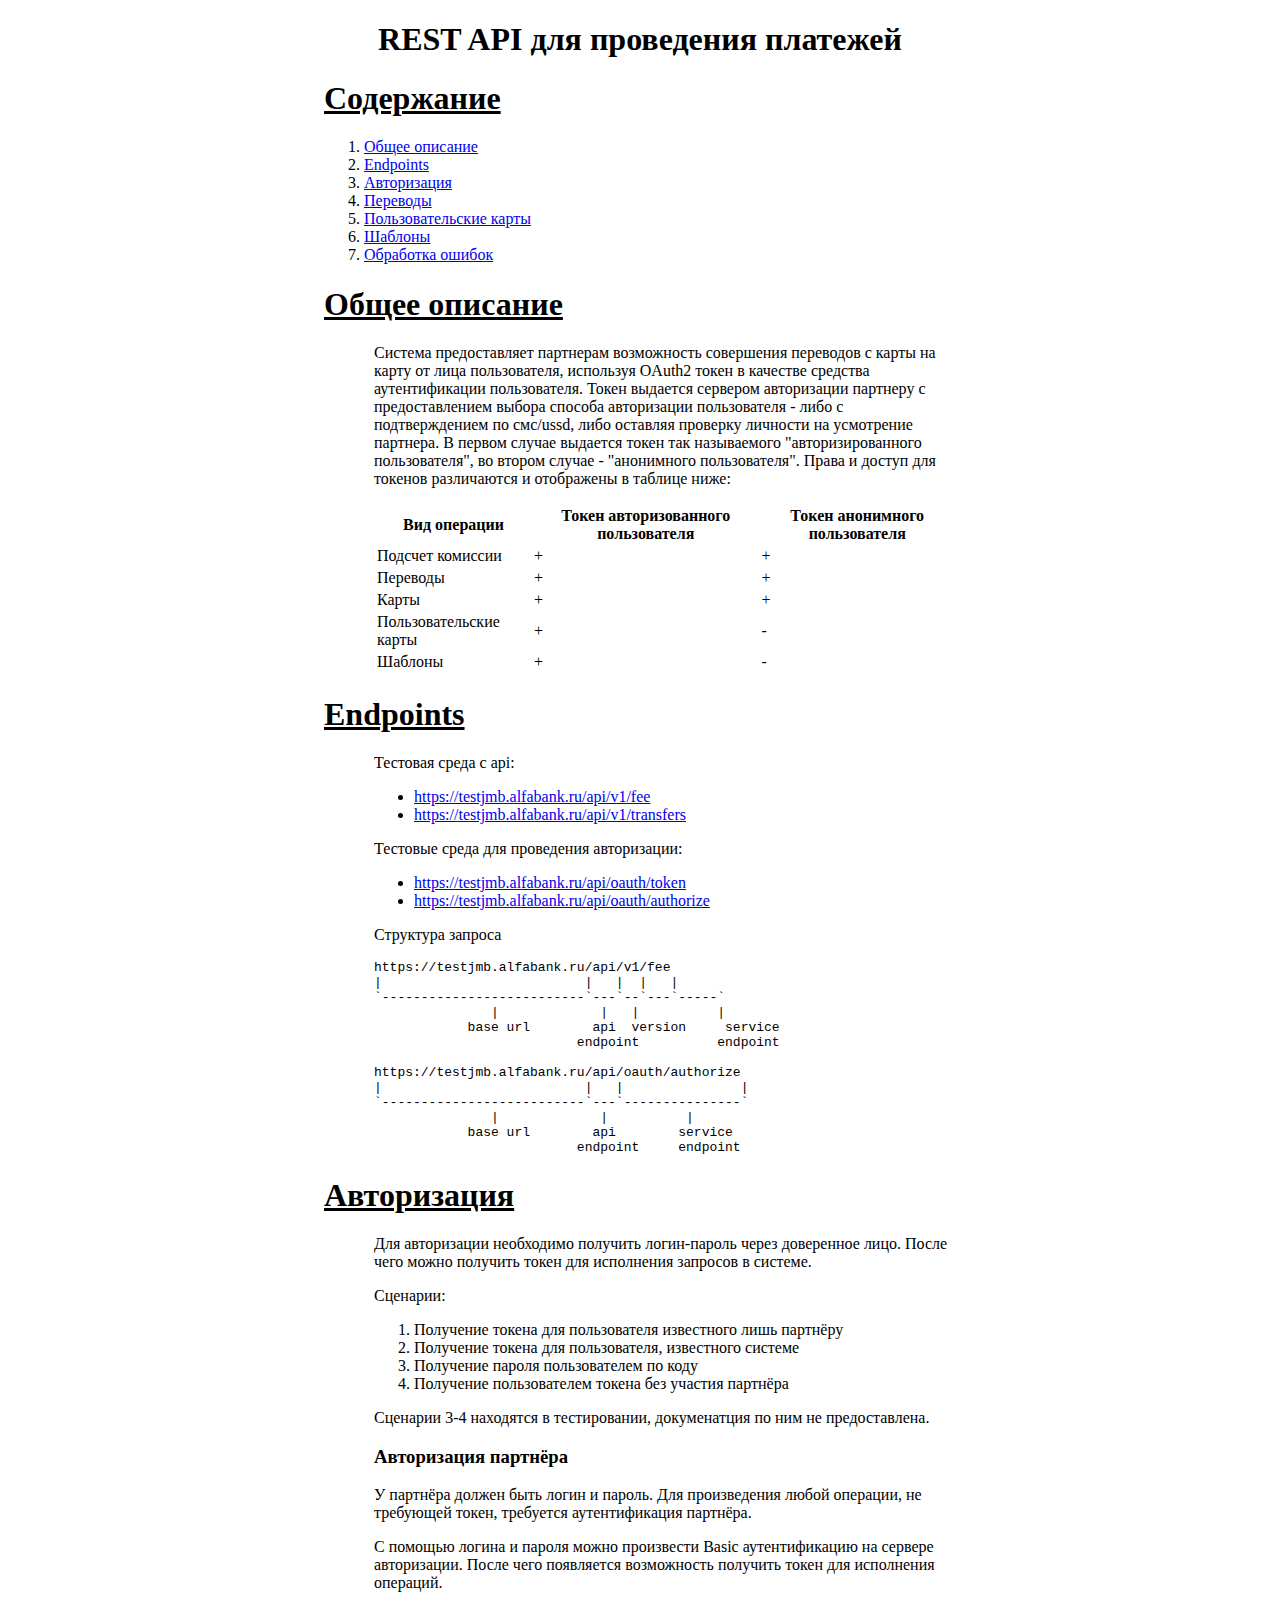
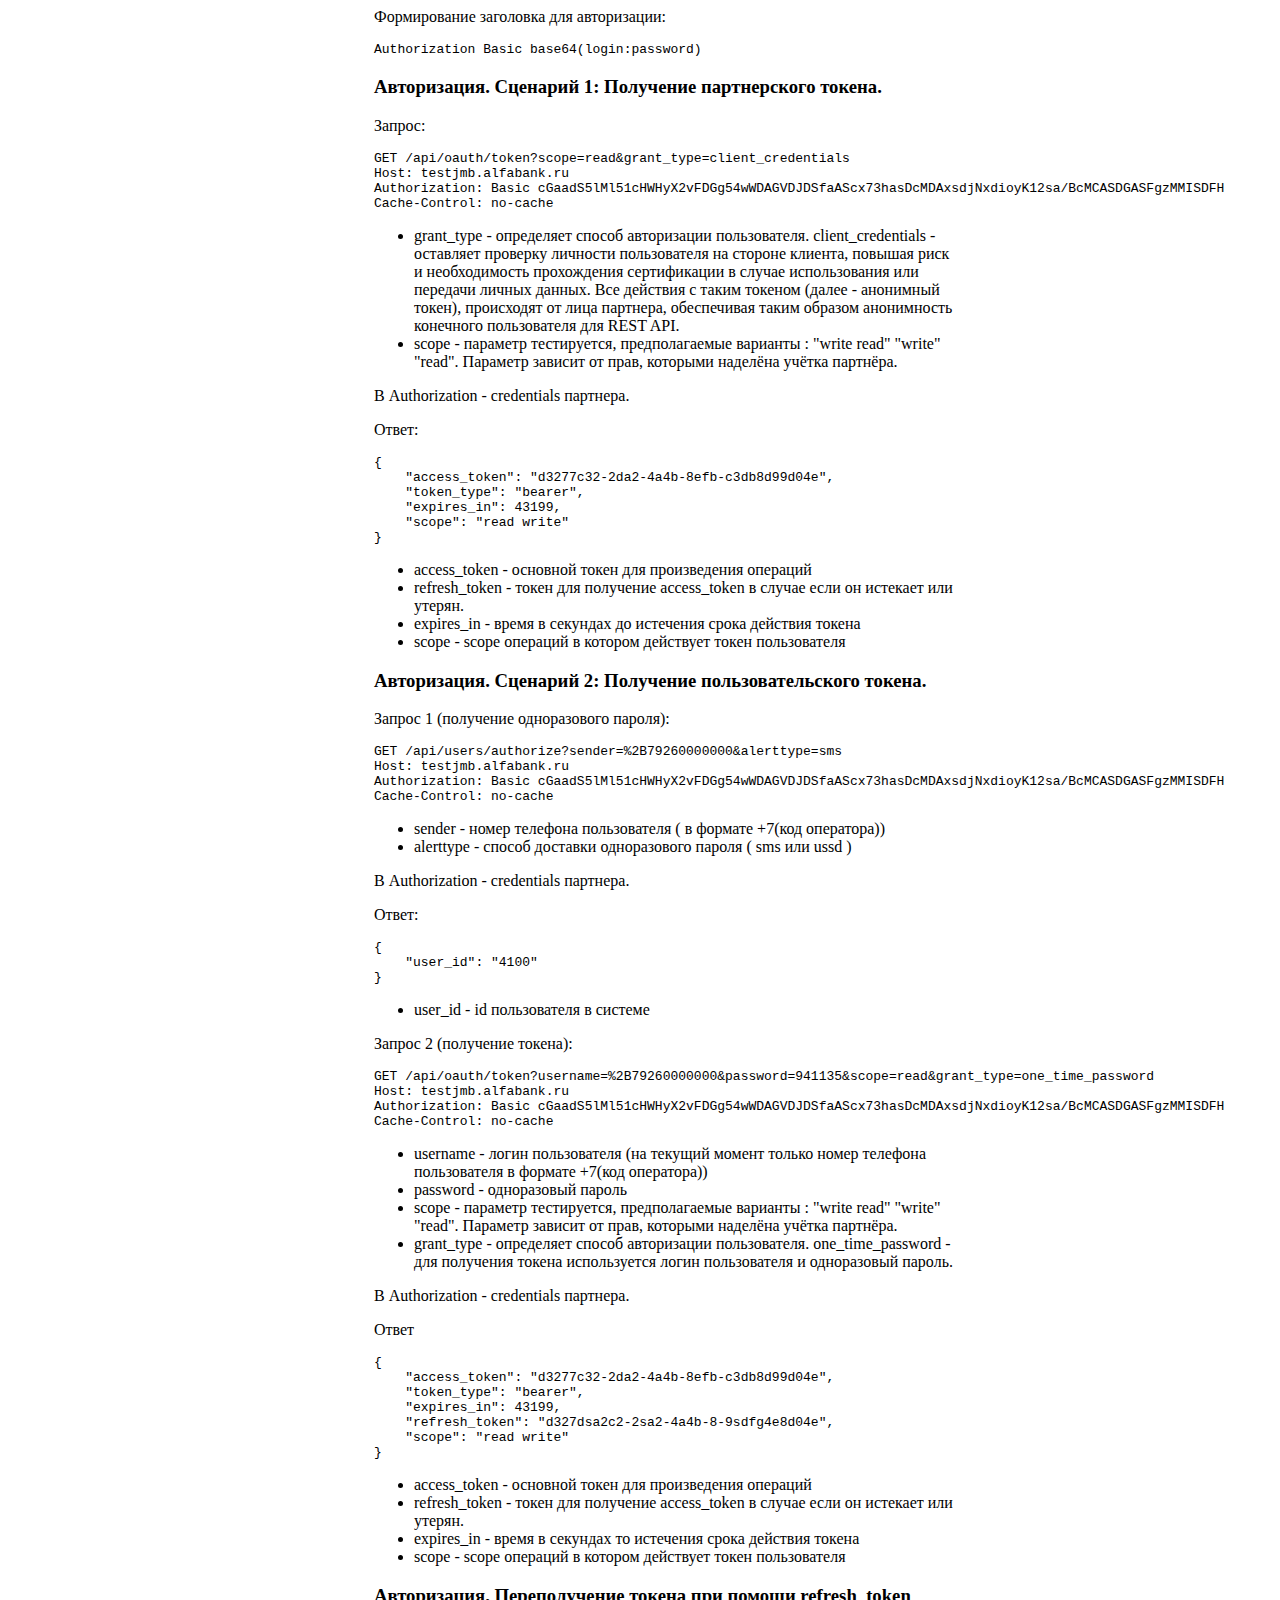
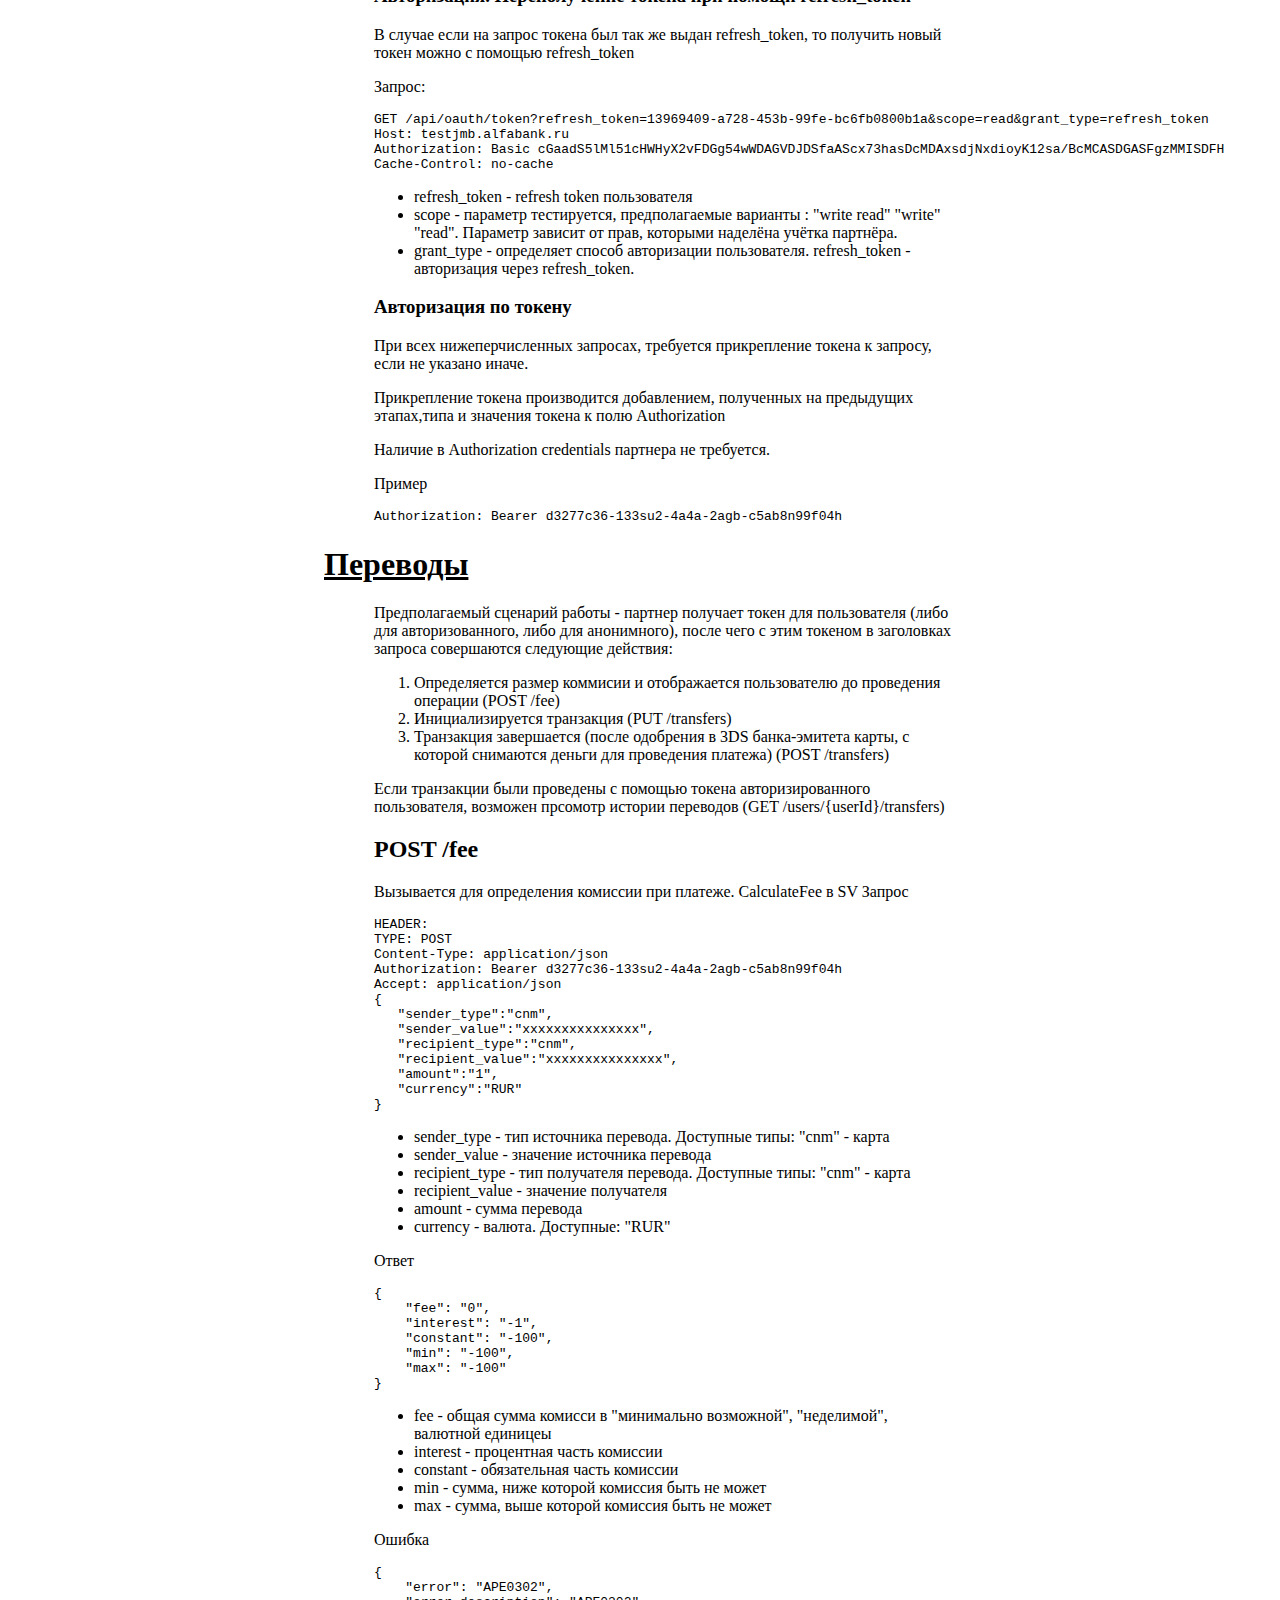
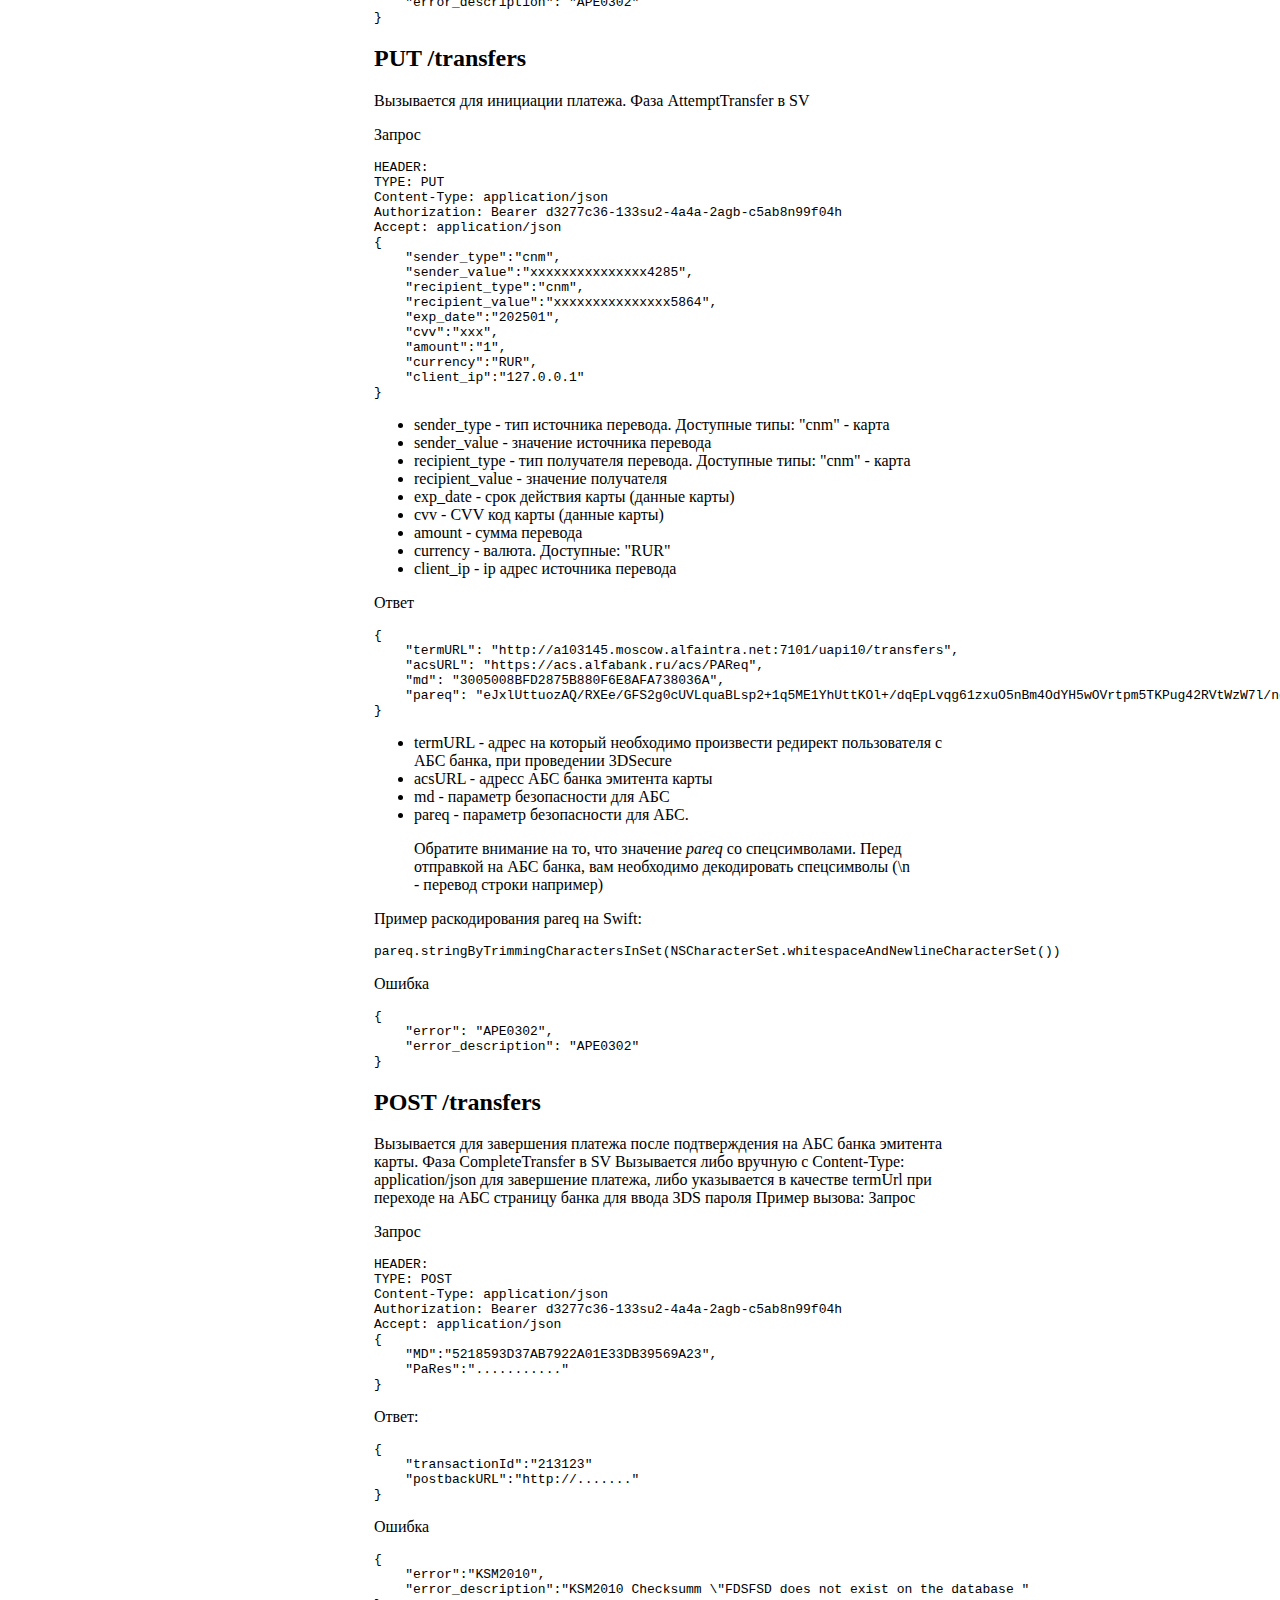
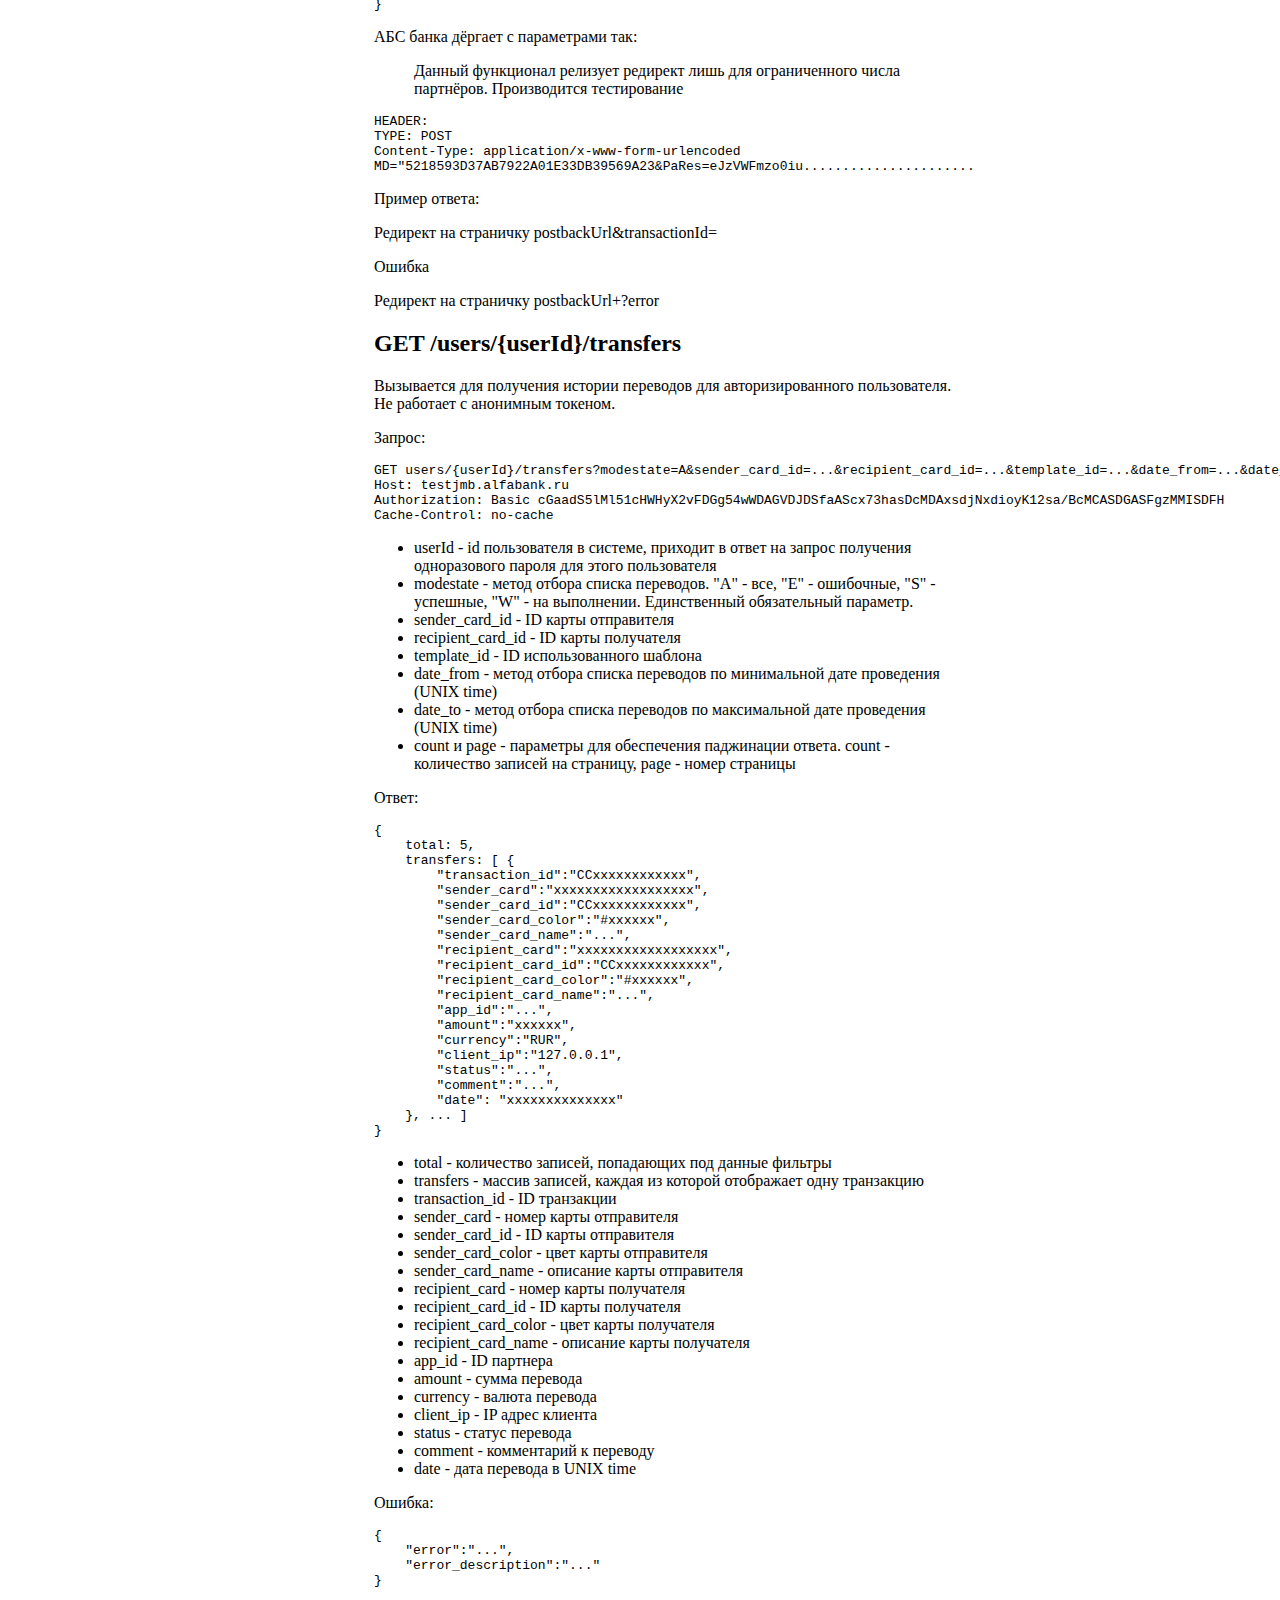
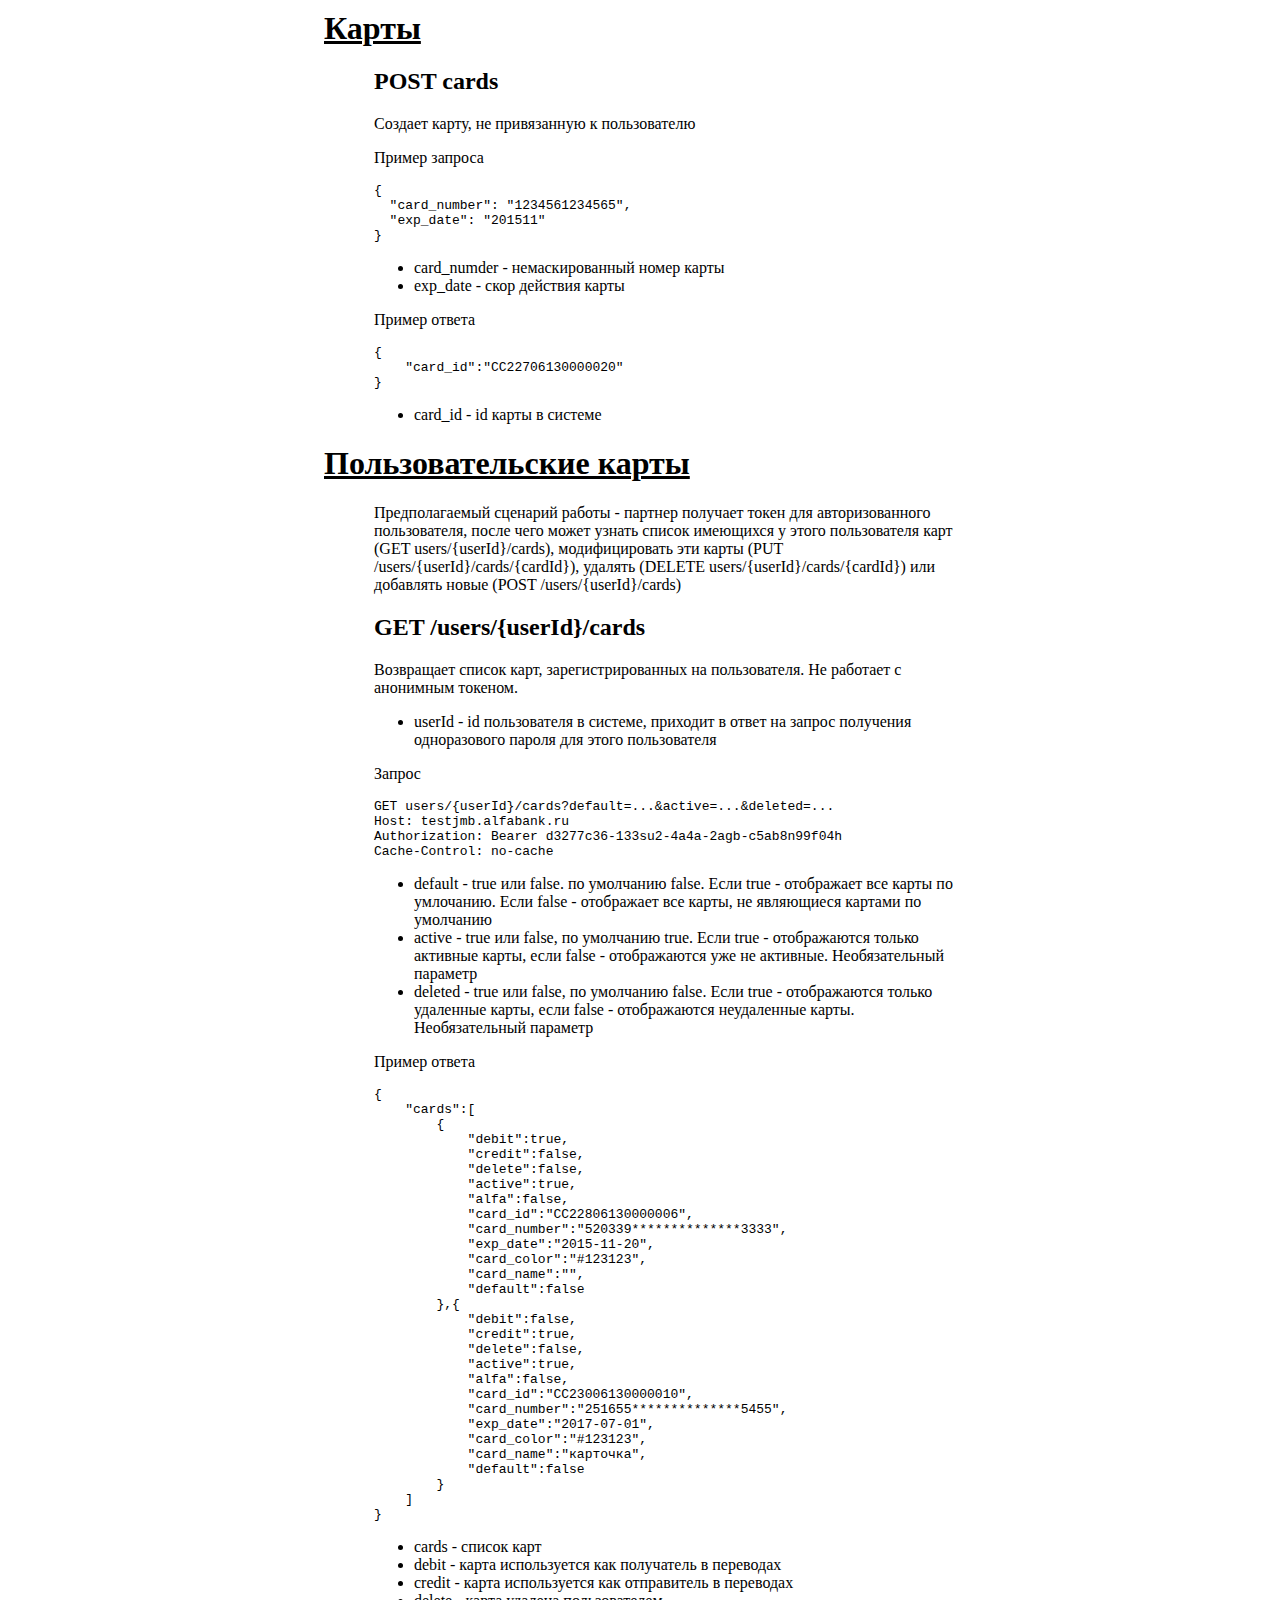
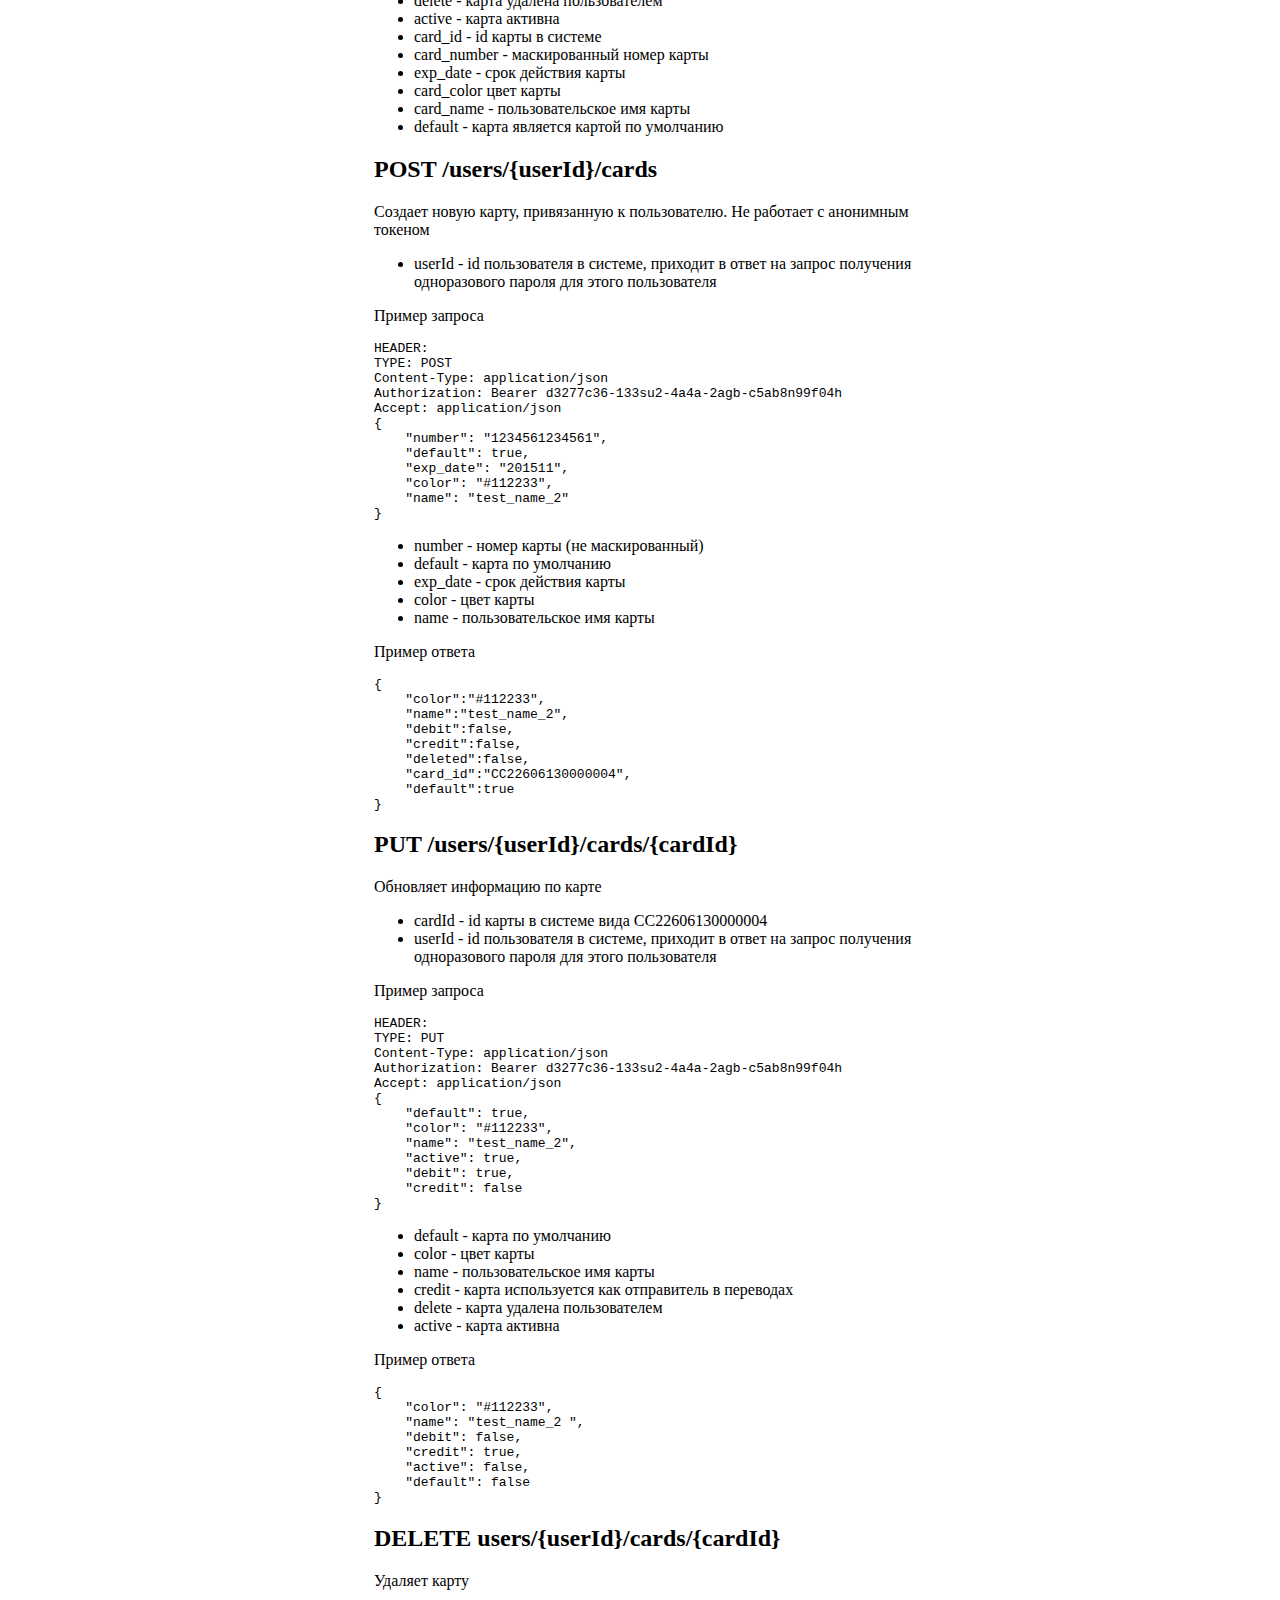
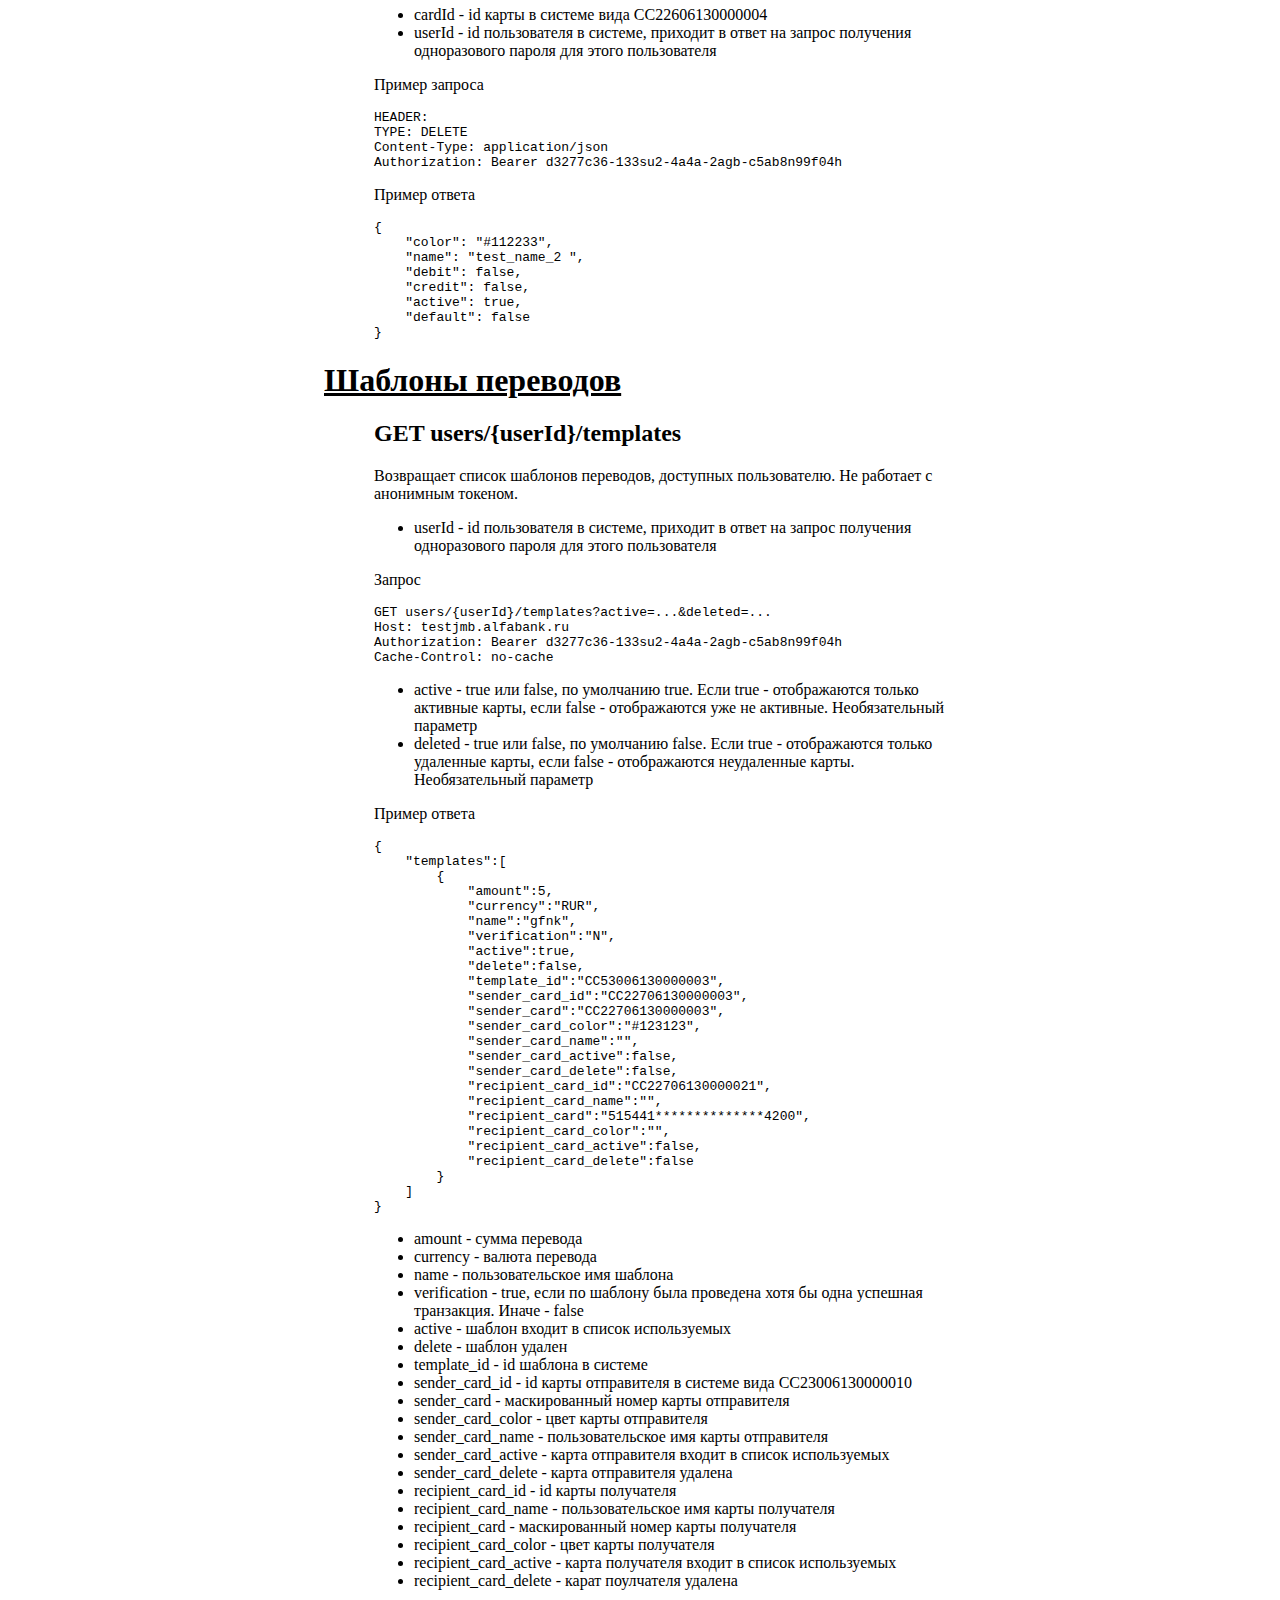
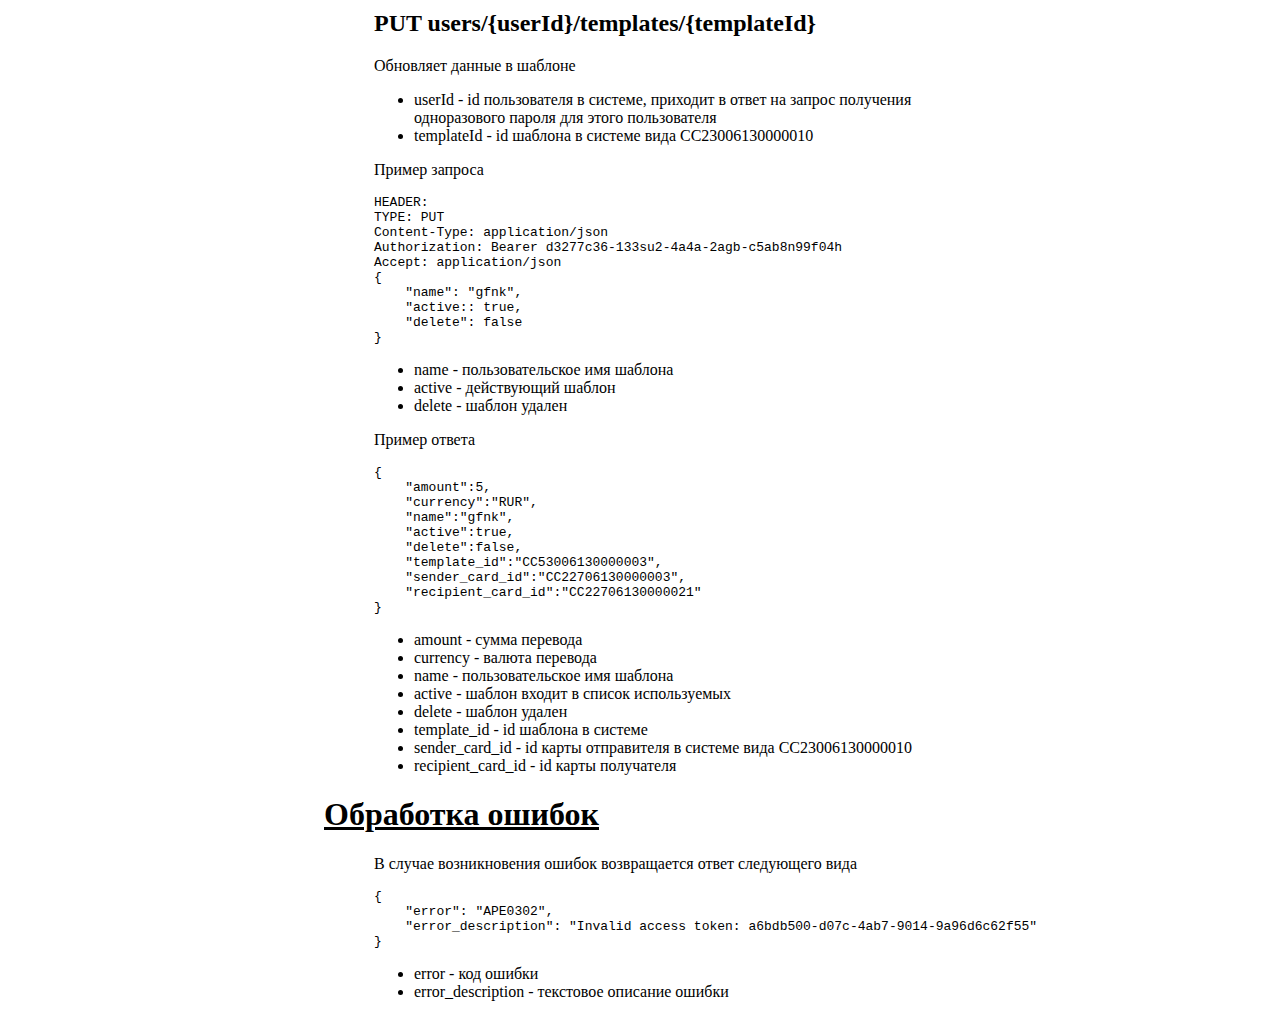
==== index.html @ 41b98ca2 "UAPI REST API v1.0.0.8" ====
<!DOCTYPE html PUBLIC "-//W3C//DTD XHTML 1.0 Strict//EN" "http://www.w3.org/TR/xhtml1/DTD/xhtml1-strict.dtd">
<html>
    <head>
        <link rel="stylesheet" href="style.css" type="text/css"/>
        <title>REST API для проведения платежей</title>
        <meta http-equiv="Content-Type" content="text/html; charset=utf-8"/>
    </head>
    <body>
        <div class="container" style="">
            <h1 id="pageTitle">REST API для проведения платежей</h1>
            <h1 class="contentBlockTitle">Содержание</h1>
            <ol>
                <li><a href="#totalDesc">Общее описание</a></li>
                <li><a href="#endpoints">Endpoints</a></li>
                <li><a href="#auth">Авторизация</a></li>
                <li><a href="#transfers">Переводы</a></li>
                <li><a href="#customerCards">Пользовательские карты</a></li>
                <li><a href="#templates">Шаблоны</a></li>
                <li><a href="#errorHandling">Обработка ошибок</a></li>
            </ol>
            <h1 id="totalDesc" class="contentBlockTitle">Общее описание</h1>
            <div class="contentBlock">
                <p>Система предоставляет партнерам возможность совершения переводов с карты на карту от лица пользователя, 
                    используя OAuth2 токен в качестве средства аутентификации пользователя. Токен выдается 
                    сервером авторизации партнеру с предоставлением выбора способа авторизации пользователя - 
                    либо с подтверждением по смс/ussd, либо оставляя проверку личности на усмотрение партнера.
                    В первом случае выдается токен так называемого "авторизированного пользователя", во втором случае - "анонимного пользователя".
                    Права и доступ для токенов различаются и отображены в таблице ниже:</p>
                <table>
                    <thead>
                        <tr>
                            <th>Вид операции</th>
                            <th>Токен авторизованного пользователя</th>
                            <th>Токен анонимного пользователя</th>
                        </tr>
                    </thead>
                    <tbody>
                        <tr>
                            <td>Подсчет комиссии</td>
                            <td>+</td>
                            <td>+</td>
                        </tr>
                        <tr>
                            <td>Переводы</td>
                            <td>+</td>
                            <td>+</td>
                        </tr>
                        <tr>
                            <td>Карты</td>
                            <td>+</td>
                            <td>+</td>
                        </tr>
                        <tr>
                            <td>Пользовательские карты</td>
                            <td>+</td>
                            <td>-</td>
                        </tr>
                        <tr>
                            <td>Шаблоны</td>
                            <td>+</td>
                            <td>-</td>
                        </tr>
                    </tbody>
                </table>
            </div>
            <h1 id="endpoints" class="contentBlockTitle">Endpoints</h1>
            <div class="contentBlock">
                <p>Тестовая среда с api:
                    <ul>
                        <li><a href="https://testjmb.alfabank.ru/api/v1/fee">
                                https://testjmb.alfabank.ru/api/v1/fee</a></li>
                        <li><a href="https://testjmb.alfabank.ru/api/v1/transfers">
                                https://testjmb.alfabank.ru/api/v1/transfers</a></li>
                    </ul>
                </p>
                <p>Тестовые среда для проведения авторизации:
                    <ul>
                        <li><a href="https://testjmb.alfabank.ru/api/oauth/token">
                                https://testjmb.alfabank.ru/api/oauth/token</a></li>
                        <li><a href="https://testjmb.alfabank.ru/api/oauth/authorize">
                                https://testjmb.alfabank.ru/api/oauth/authorize</a></li>
                    </ul>
                </p>
                <p>Структура запроса</p>
                <pre><code>https://testjmb.alfabank.ru/api/v1/fee
|                          |   |  |   |
`--------------------------`---`--`---`-----`
               |             |   |          |
            base url        api  version     service
                          endpoint          endpoint
                          
https://testjmb.alfabank.ru/api/oauth/authorize
|                          |   |               |
`--------------------------`---`---------------`
               |             |          |
            base url        api        service
                          endpoint     endpoint</code></pre>
                <!--            <h1 id="тестовые-пользователи">Тестовые пользователи</h1>
                            <p><em><strong>name [password]</strong></em></p>
                            <ol style="list-style-type: decimal">
                                <li>user_with_phone_999999 [test_password_for_999999]</li>
                                <li>user_with_phone_888888 [test_password_for_888888]</li>
                                <li>user_with_phone_777777 [test_password_for_777777]</li>
                                <li>user_with_phone_666666 [test_password_for_666666]</li>
                                <li>user_with_phone_555555 [test_password_for_555555]</li>
                            </ol>
                            <blockquote>
                                <p>В данный момент для авторизации используется телефон пользователя. При получении токена вводите телефон тестового пользователя. Его можно узнать из имени тестового пользователя по шаблону username_phone$</p>
                            </blockquote>
                            <blockquote>
                                <p>Пример запроса на получение токена для пользователя 1: ${base_url}api/oauth/token?grant_type=password&amp;username=555555&amp;password=test_password_for_555555&amp;scope=read write</p>
                            </blockquote>
                            <blockquote>
                                <p>Обратите внимание, что партнёр должен быть авторизован для получения токена.</p>
                            </blockquote>-->
            </div>
            <h1 id="auth" class="contentBlockTitle">Авторизация</h1>
            <div class="contentBlock">
                <p>Для авторизации необходимо получить логин-пароль через доверенное лицо. После чего можно получить токен для исполнения запросов в системе.</p>
                <p>Сценарии:</p>
                <ol style="list-style-type: decimal">
                    <li>Получение токена для пользователя известного лишь партнёру</li>
                    <li>Получение токена для пользователя, известного системе</li>
                    <li>Получение пароля пользователем по коду</li>
                    <li>Получение пользователем токена без участия партнёра</li>
                </ol>
                <p>Сценарии 3-4 находятся в тестировании, докуменатция по ним не предоставлена.</p>
                <h3 id="авторизация-партнёра">Авторизация партнёра</h3>
                <p>У партнёра должен быть логин и пароль. Для произведения любой операции, не требующей токен, требуется аутентификация партнёра.</p>
                <p>С помощью логина и пароля можно произвести Basic аутентификацию на сервере авторизации. После чего появляется возможность получить токен для исполнения операций.</p>
                <p>Формирование заголовка для авторизации:</p>
                <pre><code>Authorization Basic base64(login:password)</code></pre>
                <h3 id="авторизация.-сценарий-1-получение-партнерского-токена.">Авторизация. Сценарий 1: Получение партнерского токена.</h3>
                <p>Запрос:</p>
                <pre><code>GET /api/oauth/token?scope=read&amp;grant_type=client_credentials
Host: testjmb.alfabank.ru
Authorization: Basic cGaadS5lMl51cHWHyX2vFDGg54wWDAGVDJDSfaAScx73hasDcMDAxsdjNxdioyK12sa/BcMCASDGASFgzMMISDFH
Cache-Control: no-cache</code></pre>
                <ul>
                    <li>grant_type - определяет способ авторизации пользователя. client_credentials - оставляет проверку личности пользователя на стороне клиента, повышая риск и необходимость прохождения сертификации в случае использования или передачи личных данных. Все действия с таким токеном (далее - анонимный токен), происходят от лица партнера, обеспечивая таким образом анонимность конечного пользователя для REST API.</li>
                    <li>scope - параметр тестируется, предполагаемые варианты : &quot;write read&quot; &quot;write&quot; &quot;read&quot;. Параметр зависит от прав, которыми наделёна учётка партнёра.</li>
                </ul>
                <p>В Authorization - credentials партнера.</p>
                <p>Ответ:</p>
                <pre><code>{
    &quot;access_token&quot;: &quot;d3277c32-2da2-4a4b-8efb-c3db8d99d04e&quot;,
    &quot;token_type&quot;: &quot;bearer&quot;,
    &quot;expires_in&quot;: 43199,
    &quot;scope&quot;: &quot;read write&quot;
}</code></pre>
                <ul>
                    <li>access_token - основной токен для произведения операций</li>
                    <li>refresh_token - токен для получение access_token в случае если он истекает или утерян.</li>
                    <li>expires_in - время в секундах до истечения срока действия токена</li>
                    <li>scope - scope операций в котором действует токен пользователя</li>
                </ul>
                <h3 id="авторизация.-сценарий-2-получение-пользовательского-токена.">Авторизация. Сценарий 2: Получение пользовательского токена.</h3>
                <p>Запрос 1 (получение одноразового пароля):</p>
                <pre><code>GET /api/users/authorize?sender=%2B79260000000&amp;alerttype=sms
Host: testjmb.alfabank.ru
Authorization: Basic cGaadS5lMl51cHWHyX2vFDGg54wWDAGVDJDSfaAScx73hasDcMDAxsdjNxdioyK12sa/BcMCASDGASFgzMMISDFH
Cache-Control: no-cache</code></pre>
                <ul>
                    <li>sender - номер телефона пользователя ( в формате +7(код оператора))</li>
                    <li>alerttype - способ доставки одноразового пароля ( sms или ussd )</li>
                </ul>
                <p>В Authorization - credentials партнера.</p>
                <p>Ответ:</p>
                <pre><code>{
    &quot;user_id&quot;: &quot;4100&quot;
}</code></pre>
                <ul>
                    <li>user_id - id пользователя в системе</li>
                </ul>
                <p>Запрос 2 (получение токена):</p>
                <pre><code>GET /api/oauth/token?username=%2B79260000000&amp;password=941135&amp;scope=read&amp;grant_type=one_time_password
Host: testjmb.alfabank.ru
Authorization: Basic cGaadS5lMl51cHWHyX2vFDGg54wWDAGVDJDSfaAScx73hasDcMDAxsdjNxdioyK12sa/BcMCASDGASFgzMMISDFH
Cache-Control: no-cache</code></pre>
                <ul>
                    <li>username - логин пользователя (на текущий момент только номер телефона пользователя в формате +7(код оператора))</li>
                    <li>password - одноразовый пароль</li>
                    <li>scope - параметр тестируется, предполагаемые варианты : &quot;write read&quot; &quot;write&quot; &quot;read&quot;. Параметр зависит от прав, которыми наделёна учётка партнёра.</li>
                    <li>grant_type - определяет способ авторизации пользователя. one_time_password - для получения токена используется логин пользователя и одноразовый пароль.</li>
                </ul>
                <p>В Authorization - credentials партнера.</p>
                <p>Ответ</p>
                <pre><code>{
    &quot;access_token&quot;: &quot;d3277c32-2da2-4a4b-8efb-c3db8d99d04e&quot;,
    &quot;token_type&quot;: &quot;bearer&quot;,
    &quot;expires_in&quot;: 43199,
    &quot;refresh_token&quot;: &quot;d327dsa2c2-2sa2-4a4b-8-9sdfg4e8d04e&quot;,
    &quot;scope&quot;: &quot;read write&quot;
}</code></pre>
                <ul>
                    <li>access_token - основной токен для произведения операций</li>
                    <li>refresh_token - токен для получение access_token в случае если он истекает или утерян.</li>
                    <li>expires_in - время в секундах то истечения срока действия токена</li>
                    <li>scope - scope операций в котором действует токен пользователя</li>
                </ul>
                <h3 id="авторизация.-переполучение-токена-при-помощи-refresh_token">Авторизация. Переполучение токена при помощи refresh_token</h3>
                <p>В случае если на запрос токена был так же выдан refresh_token, то получить новый токен можно с помощью refresh_token</p>
                <p>Запрос:</p>
                <pre><code>GET /api/oauth/token?refresh_token=13969409-a728-453b-99fe-bc6fb0800b1a&amp;scope=read&amp;grant_type=refresh_token
Host: testjmb.alfabank.ru
Authorization: Basic cGaadS5lMl51cHWHyX2vFDGg54wWDAGVDJDSfaAScx73hasDcMDAxsdjNxdioyK12sa/BcMCASDGASFgzMMISDFH
Cache-Control: no-cache</code></pre>
                <ul>
                    <li>refresh_token - refresh token пользователя</li>
                    <li>scope - параметр тестируется, предполагаемые варианты : &quot;write read&quot; &quot;write&quot; &quot;read&quot;. Параметр зависит от прав, которыми наделёна учётка партнёра.</li>
                    <li>grant_type - определяет способ авторизации пользователя. refresh_token - авторизация через refresh_token.</li>
                </ul>
                <h3 id="авторизация-по-токену">Авторизация по токену</h3>
                <p>При всех нижеперчисленных запросах, требуется прикрепление токена к запросу, если не указано иначе.</p>
                <p>Прикрепление токена производится добавлением, полученных на предыдущих этапах,типа и значения токена к полю Authorization</p>
                <p>Наличие в Authorization credentials партнера не требуется.</p>
                <p>Пример</p>
                <pre><code>Authorization: Bearer d3277c36-133su2-4a4a-2agb-c5ab8n99f04h</code></pre>
            </div>
            <!--<h1 class="contentBlockTitle">POST /fee</h1>-->
            <h1 id="transfers" class="contentBlockTitle">Переводы</h1>
            <div class="contentBlock">
                <p>Предполагаемый сценарий работы - партнер получает токен для пользователя (либо для авторизованного,
                    либо для анонимного), после чего с этим токеном в заголовках запроса совершаются следующие действия:
                    <ol>
                        <li>Определяется размер коммисии и отображается пользователю до проведения операции (POST /fee)</li>
                        <li>Инициализируется транзакция (PUT /transfers)</li>
                        <li>Транзакция завершается (после одобрения в 3DS банка-эмитета карты, с которой снимаются деньги для проведения платежа) (POST /transfers)</li>
                    </ol>
                    Если транзакции были проведены с помощью токена авторизированного пользователя, возможен прсомотр истории переводов (GET /users/{userId}/transfers)
                </p>
                <h2>POST /fee</h2>
                <p>Вызывается для определения комиссии при платеже. CalculateFee в SV Запрос</p>
                <pre><code>HEADER: 
TYPE: POST
Content-Type: application/json
Authorization: Bearer d3277c36-133su2-4a4a-2agb-c5ab8n99f04h
Accept: application/json
{
   &quot;sender_type&quot;:&quot;cnm&quot;,   
   &quot;sender_value&quot;:&quot;xxxxxxxxxxxxxxx&quot;,
   &quot;recipient_type&quot;:&quot;cnm&quot;,
   &quot;recipient_value&quot;:&quot;xxxxxxxxxxxxxxx&quot;,
   &quot;amount&quot;:&quot;1&quot;,
   &quot;currency&quot;:&quot;RUR&quot;
}</code></pre>
                <ul>
                    <li>sender_type - тип источника перевода. Доступные типы: &quot;cnm&quot; - карта</li>
                    <li>sender_value - значение источника перевода</li>
                    <li>recipient_type - тип получателя перевода. Доступные типы: &quot;cnm&quot; - карта</li>
                    <li>recipient_value - значение получателя</li>
                    <li>amount - сумма перевода</li>
                    <li>currency - валюта. Доступные: &quot;RUR&quot;</li>
                </ul>
                <p>Ответ</p>
                <pre><code>{
    &quot;fee&quot;: &quot;0&quot;,
    &quot;interest&quot;: &quot;-1&quot;,
    &quot;constant&quot;: &quot;-100&quot;,
    &quot;min&quot;: &quot;-100&quot;,
    &quot;max&quot;: &quot;-100&quot;
}</code></pre>
                <ul>
                    <li>fee - общая сумма комисси в &quot;минимально возможной&quot;, &quot;неделимой&quot;, валютной единицеы</li>
                    <li>interest - процентная часть комиссии</li>
                    <li>constant - обязательная часть комиссии</li>
                    <li>min - сумма, ниже которой комиссия быть не может</li>
                    <li>max - сумма, выше которой комиссия быть не может</li>
                </ul>
                <p>Ошибка</p>
                <pre><code>{
    &quot;error&quot;: &quot;APE0302&quot;,
    &quot;error_description&quot;: &quot;APE0302&quot;
}</code></pre>


                <h2 id="put-transfers">PUT /transfers</h2>
                <p>Вызывается для инициации платежа. Фаза AttemptTransfer в SV</p>
                <p>Запрос</p>
                <pre><code>HEADER: 
TYPE: PUT
Content-Type: application/json
Authorization: Bearer d3277c36-133su2-4a4a-2agb-c5ab8n99f04h
Accept: application/json
{
    &quot;sender_type&quot;:&quot;cnm&quot;,
    &quot;sender_value&quot;:&quot;xxxxxxxxxxxxxxx4285&quot;,
    &quot;recipient_type&quot;:&quot;cnm&quot;,
    &quot;recipient_value&quot;:&quot;xxxxxxxxxxxxxxx5864&quot;,
    &quot;exp_date&quot;:&quot;202501&quot;,
    &quot;cvv&quot;:&quot;xxx&quot;,
    &quot;amount&quot;:&quot;1&quot;,
    &quot;currency&quot;:&quot;RUR&quot;,
    &quot;client_ip&quot;:&quot;127.0.0.1&quot;
}</code></pre>
                <ul>
                    <li>sender_type - тип источника перевода. Доступные типы: &quot;cnm&quot; - карта</li>
                    <li>sender_value - значение источника перевода</li>
                    <li>recipient_type - тип получателя перевода. Доступные типы: &quot;cnm&quot; - карта</li>
                    <li>recipient_value - значение получателя</li>
                    <li>exp_date - срок действия карты (данные карты)</li>
                    <li>cvv - CVV код карты (данные карты)</li>
                    <li>amount - сумма перевода</li>
                    <li>currency - валюта. Доступные: &quot;RUR&quot;</li>
                    <li>client_ip - ip адрес источника перевода</li>
                </ul>
                <p>Ответ</p>
                <pre><code>{
    &quot;termURL&quot;: &quot;http://a103145.moscow.alfaintra.net:7101/uapi10/transfers&quot;,
    &quot;acsURL&quot;: &quot;https://acs.alfabank.ru/acs/PAReq&quot;,
    &quot;md&quot;: &quot;3005008BFD2875B880F6E8AFA738036A&quot;,
    &quot;pareq&quot;: &quot;eJxlUttuozAQ/RXEe/GFS2g0cUVLquaBLsp2+1q5ME1YhUttKOl+/dqEpLvqg61zxuO5nBm4OdYH5wOVrtpm5TKPug42RVtWzW7l/nq6v4rdGwFPe4WY/sRiUCggQ63lDp2qXLm13nnMFZAnW3wXMEcSJpDHgZyp+aKKvWx6AbJ4v908ijCIo4UPZKZQo9qkgnHm+3y6fUrpBAIgp0doZI3iLtmm3F5Ovt6un3+kQCY7FO3Q9OpTRIEJeyYwqIPY932nl4SM4+jJw5vsWtXLg6cGMuLri0b1URVIcp6/9Eo2+g0VAWI/[base64]/tucvuCzKMA==&quot;
}</code></pre>
                <ul>
                    <li>termURL - адрес на который необходимо произвести редирект пользователя с АБС банка, при проведении 3DSecure</li>
                    <li>acsURL - адресс АБС банка эмитента карты</li>
                    <li>md - параметр безопасности для АБС</li>
                    <li>pareq - параметр безопасности для АБС.</li>
                </ul>
                <blockquote>
                    <p>Обратите внимание на то, что значение <em>pareq</em> со спецсимволами. Перед отправкой на АБС банка, вам необходимо декодировать спецсимволы (\n - перевод строки например)</p>
                </blockquote>
                <p>Пример раскодирования pareq на Swift:</p>
                <pre><code>pareq.stringByTrimmingCharactersInSet(NSCharacterSet.whitespaceAndNewlineCharacterSet())</code></pre>
                <p>Ошибка</p>
                <pre><code>{
    &quot;error&quot;: &quot;APE0302&quot;,
    &quot;error_description&quot;: &quot;APE0302&quot;
}</code></pre>
                <h2 id="post-transfers">POST /transfers</h2>
                <p>Вызывается для завершения платежа после подтверждения на АБС банка эмитента карты. Фаза CompleteTransfer в SV Вызывается либо вручную с Content-Type: application/json для завершение платежа, либо указывается в качестве termUrl при переходе на АБС страницу банка для ввода 3DS пароля Пример вызова: Запрос</p>
                <p>Запрос</p>
                <pre><code>HEADER: 
TYPE: POST
Content-Type: application/json
Authorization: Bearer d3277c36-133su2-4a4a-2agb-c5ab8n99f04h
Accept: application/json
{
    &quot;MD&quot;:&quot;5218593D37AB7922A01E33DB39569A23&quot;,
    &quot;PaRes&quot;:&quot;...........&quot;
}</code></pre>
                <p>Ответ:</p>
                <pre><code>{
    &quot;transactionId&quot;:&quot;213123&quot;
    &quot;postbackURL&quot;:&quot;http://.......&quot;
}</code></pre>
                <p>Ошибка</p>
                <pre><code>{
    &quot;error&quot;:&quot;KSM2010&quot;,
    &quot;error_description&quot;:&quot;KSM2010 Checksumm \&quot;FDSFSD does not exist on the database &quot;
}</code></pre>
                <p>АБС банка дёргает с параметрами так:</p>
                <blockquote>
                    <p>Данный функционал релизует редирект лишь для ограниченного числа партнёров. Производится тестирование</p>
                </blockquote>
                <pre><code>HEADER: 
TYPE: POST
Content-Type: application/x-www-form-urlencoded
MD=&quot;5218593D37AB7922A01E33DB39569A23&amp;PaRes=eJzVWFmzo0iu......................</code></pre>
                <p>Пример ответа:</p>
                <p>Редирект на страничку postbackUrl&amp;transactionId=</p>
                <p>Ошибка</p>
                <p>Редирект на страничку postbackUrl+?error</p>
                <h2 id="get-usersuseridtransfers">GET /users/{userId}/transfers</h2>
                <p>Вызывается для получения истории переводов для авторизированного пользователя. Не работает с анонимным токеном.</p>
                <p>Запрос:</p>
                <pre><code>GET users/{userId}/transfers?modestate=A&amp;sender_card_id=...&amp;recipient_card_id=...&amp;template_id=...&amp;date_from=...&amp;date_to...&amp;count=...&amp;page=...
Host: testjmb.alfabank.ru
Authorization: Basic cGaadS5lMl51cHWHyX2vFDGg54wWDAGVDJDSfaAScx73hasDcMDAxsdjNxdioyK12sa/BcMCASDGASFgzMMISDFH
Cache-Control: no-cache</code></pre>
                <ul>
                    <li>userId - id пользователя в системе,
                        приходит в ответ на запрос получения одноразового пароля для этого пользователя</li>
                    <li>modestate - метод отбора списка переводов. &quot;A&quot; - все, &quot;E&quot; - ошибочные, &quot;S&quot; - успешные, &quot;W&quot; - на выполнении. Единственный обязательный параметр.</li>
                    <li>sender_card_id - ID карты отправителя</li>
                    <li>recipient_card_id - ID карты получателя</li>
                    <li>template_id - ID использованного шаблона</li>
                    <li>date_from - метод отбора списка переводов по минимальной дате проведения (UNIX time)</li>
                    <li>date_to - метод отбора списка переводов по максимальной дате проведения (UNIX time)</li>
                    <li>count и page - параметры для обеспечения паджинации ответа. сount - количество записей на страницу, page - номер страницы</li>
                </ul>
                <p>Ответ:</p>
                <pre><code>{
    total: 5,
    transfers: [ {
        &quot;transaction_id&quot;:&quot;CCxxxxxxxxxxxx&quot;,
        &quot;sender_card&quot;:&quot;xxxxxxxxxxxxxxxxxx&quot;,
        &quot;sender_card_id&quot;:&quot;CCxxxxxxxxxxxx&quot;,
        &quot;sender_card_color&quot;:&quot;#xxxxxx&quot;,
        &quot;sender_card_name&quot;:&quot;...&quot;,
        &quot;recipient_card&quot;:&quot;xxxxxxxxxxxxxxxxxx&quot;,
        &quot;recipient_card_id&quot;:&quot;CCxxxxxxxxxxxx&quot;,
        &quot;recipient_card_color&quot;:&quot;#xxxxxx&quot;,
        &quot;recipient_card_name&quot;:&quot;...&quot;,
        &quot;app_id&quot;:&quot;...&quot;,
        &quot;amount&quot;:&quot;xxxxxx&quot;,
        &quot;currency&quot;:&quot;RUR&quot;,
        &quot;client_ip&quot;:&quot;127.0.0.1&quot;,
        &quot;status&quot;:&quot;...&quot;,
        &quot;comment&quot;:&quot;...&quot;,
        &quot;date&quot;: &quot;xxxxxxxxxxxxxx&quot;
    }, ... ]
}</code></pre>
                <ul>
                    <li>total - количество записей, попадающих под данные фильтры</li>
                    <li>transfers - массив записей, каждая из которой отображает одну транзакцию</li>
                    <li>transaction_id - ID транзакции</li>
                    <li>sender_card - номер карты отправителя</li>
                    <li>sender_card_id - ID карты отправителя</li>
                    <li>sender_card_color - цвет карты отправителя</li>
                    <li>sender_card_name - описание карты отправителя</li>
                    <li>recipient_card - номер карты получателя</li>
                    <li>recipient_card_id - ID карты получателя</li>
                    <li>recipient_card_color - цвет карты получателя</li>
                    <li>recipient_card_name - описание карты получателя</li>
                    <li>app_id - ID партнера</li>
                    <li>amount - сумма перевода</li>
                    <li>currency - валюта перевода</li>
                    <li>client_ip - IP адрес клиента</li>
                    <li>status - статус перевода</li>
                    <li>comment - комментарий к переводу</li>
                    <li>date - дата перевода в UNIX time</li>
                </ul>
                <p>Ошибка:</p>
                <pre><code>{
    &quot;error&quot;:&quot;...&quot;,
    &quot;error_description&quot;:&quot;...&quot;
}</code></pre>
            </div>
            <h1 id="cards" class="contentBlockTitle">Карты</h1>
            <div class="contentBlock">
                <h2>POST cards</h2>
                <p>Создает карту, не привязанную к пользователю</p>
                <p>Пример запроса</p>
                <pre><code>{
  "card_number": "1234561234565",
  "exp_date": "201511"
}</code></pre>
                <ul>
                    <li>card_numder - немаскированный номер карты</li>
                    <li>exp_date - скор действия карты</li>
                </ul>
                <p>Пример ответа</p>
                <pre><code>{
    "card_id":"CC22706130000020"
}</code></pre>
                <ul>
                    <li>card_id - id карты в системе</li>
                </ul>
            </div>
            <h1 id="customerCards" class="contentBlockTitle">Пользовательские карты</h1>
            <div class="contentBlock">
                <p>Предполагаемый сценарий работы - партнер получает токен для авторизованного пользователя,
                    после чего может узнать список имеющихся у этого пользователя карт (GET users/{userId}/cards),
                    модифицировать эти карты (PUT /users/{userId}/cards/{cardId}), удалять (DELETE users/{userId}/cards/{cardId}) 
                    или добавлять новые (POST /users/{userId}/cards)</p>
                <h2>GET /users/{userId}/cards</h2>
                <p>Возвращает список карт, зарегистрированных на пользователя. Не работает с анонимным токеном.</p>
                <ul>
                    <li>userId - id пользователя в системе,
                        приходит в ответ на запрос получения одноразового пароля для этого пользователя</li>
                </ul>
                <p>Запрос</p>
                <pre><code>GET users/{userId}/cards?default=...&amp;active=...&amp;deleted=...
Host: testjmb.alfabank.ru
Authorization: Bearer d3277c36-133su2-4a4a-2agb-c5ab8n99f04h
Cache-Control: no-cache</code></pre>
                <ul>
                    <li>default - true или false. по умолчанию false.
                        Если true - отображает все карты по умлочанию. Если false - отображает все карты, не являющиеся картами по умолчанию</li>
                    <li>active - true или false, по умолчанию true. 
                        Если true - отображаются только активные карты, 
                        если false - отображаются уже не активные. Необязательный параметр</li>
                    <li>deleted - true или false, по умолчанию false.
                        Если true - отображаются только удаленные карты, если false - отображаются неудаленные карты.
                        Необязательный параметр
                    </li>
                </ul>
                <p>Пример ответа</p>
                <pre><code>{
    "cards":[
        {
            "debit":true,
            "credit":false,
            "delete":false,
            "active":true,
            "alfa":false,
            "card_id":"CC22806130000006",
            "card_number":"520339**************3333",
            "exp_date":"2015-11-20",
            "card_color":"#123123",
            "card_name":"",
            "default":false
        },{
            "debit":false,
            "credit":true,
            "delete":false,
            "active":true,
            "alfa":false,
            "card_id":"CC23006130000010",
            "card_number":"251655**************5455",
            "exp_date":"2017-07-01",
            "card_color":"#123123",
            "card_name":"карточка",
            "default":false
        }
    ]
}</code></pre>
                <ul>
                    <li>cards - список карт</li>
                    <li>debit - карта используется как получатель в переводах</li>
                    <li>credit - карта используется как отправитель в переводах</li>
                    <li>delete - карта удалена пользователем</li>
                    <li>active - карта активна</li>
                    <li>card_id - id карты в системе</li>
                    <li>card_number - маскированный номер карты</li>
                    <li>exp_date - срок действия карты</li>
                    <li>card_color  цвет карты</li>
                    <li>card_name - пользовательское имя карты</li>
                    <li>default - карта является картой по умолчанию</li>
                </ul>
                <h2>POST /users/{userId}/cards</h2>
                <p>Создает новую карту, привязанную к пользователю. Не работает с анонимным токеном</p>
                <ul>
                    <li>userId - id пользователя в системе,
                        приходит в ответ на запрос получения одноразового пароля для этого пользователя</li>
                </ul>
                <p>Пример запроса</p>
                <pre><code>HEADER: 
TYPE: POST
Content-Type: application/json
Authorization: Bearer d3277c36-133su2-4a4a-2agb-c5ab8n99f04h
Accept: application/json
{
    "number": "1234561234561", 
    "default": true,
    "exp_date": "201511",
    "color": "#112233",
    "name": "test_name_2"
}</code></pre>
                <ul>
                    <li>number - номер карты (не маскированный)</li>
                    <li>default - карта по умолчанию</li>
                    <li>exp_date - срок действия карты</li>
                    <li>color - цвет карты</li>
                    <li>name - пользовательское имя карты</li>
                </ul>
                <p>Пример ответа</p>
                <pre><code>{
    "color":"#112233",
    "name":"test_name_2",
    "debit":false,
    "credit":false,
    "deleted":false,
    "card_id":"CC22606130000004",
    "default":true
}
</code></pre>
                <h2>PUT /users/{userId}/cards/{cardId}</h2>
                <p>Обновляет информацию по карте</p>
                <ul>
                    <li>cardId - id карты в системе вида CC22606130000004</li>
                    <li>userId - id пользователя в системе,
                        приходит в ответ на запрос получения одноразового пароля для этого пользователя</li>
                </ul>
                <p>Пример запроса</p>
                <pre><code>HEADER: 
TYPE: PUT
Content-Type: application/json
Authorization: Bearer d3277c36-133su2-4a4a-2agb-c5ab8n99f04h
Accept: application/json
{
    "default": true,
    "color": "#112233",
    "name": "test_name_2",
    "active": true,
    "debit": true,
    "credit": false
}</code></pre>
                <ul>
                    <li>default - карта по умолчанию</li>
                    <li>color - цвет карты</li>
                    <li>name - пользовательское имя карты</li>
                    <li>credit - карта используется как отправитель в переводах</li>
                    <li>delete - карта удалена пользователем</li>
                    <li>active - карта активна</li>
                </ul>
                <p>Пример ответа</p>
                <pre><code>{
    "color": "#112233",
    "name": "test_name_2 ",
    "debit": false,
    "credit": true,
    "active": false,
    "default": false
}</code></pre>
                <h2>DELETE users/{userId}/cards/{cardId}</h2>
                <p>Удаляет карту</p>
                <ul>
                    <li>cardId - id карты в системе вида CC22606130000004</li>
                    <li>userId - id пользователя в системе,
                        приходит в ответ на запрос получения одноразового пароля для этого пользователя</li>
                </ul>
                <p>Пример запроса</p>
                <pre><code>HEADER: 
TYPE: DELETE
Content-Type: application/json
Authorization: Bearer d3277c36-133su2-4a4a-2agb-c5ab8n99f04h</code></pre>
                <p>Пример ответа</p>
                <pre><code>{
    "color": "#112233",
    "name": "test_name_2 ",
    "debit": false,
    "credit": false,
    "active": true,
    "default": false
}
</code></pre>
            </div>
            <h1 id="templates" class="contentBlockTitle">Шаблоны переводов</h1>
            <div class="contentBlock">
                <h2>GET users/{userId}/templates</h2>
                <p>Возвращает список шаблонов переводов, доступных пользователю. Не работает с анонимным токеном.</p>
                <ul>
                    <li>userId - id пользователя в системе,
                        приходит в ответ на запрос получения одноразового пароля для этого пользователя</li>
                </ul>
                <p>Запрос</p>
                <pre><code>GET users/{userId}/templates?active=...&amp;deleted=...
Host: testjmb.alfabank.ru
Authorization: Bearer d3277c36-133su2-4a4a-2agb-c5ab8n99f04h
Cache-Control: no-cache</code></pre>
                <ul>
                    <li>active - true или false, по умолчанию true. 
                        Если true - отображаются только активные карты, 
                        если false - отображаются уже не активные. Необязательный параметр</li>
                    <li>deleted - true или false, по умолчанию false.
                        Если true - отображаются только удаленные карты, если false - отображаются неудаленные карты.
                        Необязательный параметр
                    </li>
                </ul>
                <p>Пример ответа</p>
                <pre><code>{
    "templates":[
        {
            "amount":5,
            "currency":"RUR",
            "name":"gfnk",
            "verification":"N",
            "active":true,
            "delete":false,
            "template_id":"CC53006130000003",
            "sender_card_id":"CC22706130000003",
            "sender_card":"CC22706130000003",
            "sender_card_color":"#123123",
            "sender_card_name":"",
            "sender_card_active":false,
            "sender_card_delete":false,
            "recipient_card_id":"CC22706130000021",
            "recipient_card_name":"",
            "recipient_card":"515441**************4200",
            "recipient_card_color":"",
            "recipient_card_active":false,
            "recipient_card_delete":false
        }
    ]
}</code></pre>
                <ul>
                    <li>amount - сумма перевода</li>
                    <li>currency - валюта перевода</li>
                    <li>name - пользовательское имя шаблона</li>
                    <li>verification - true, если по шаблону была проведена хотя бы одна успешная транзакция. Иначе - false</li>
                    <li>active - шаблон входит в список используемых</li>
                    <li>delete - шаблон удален</li>
                    <li>template_id - id шаблона в системе</li>
                    <li>sender_card_id - id карты отправителя в системе вида CC23006130000010</li>
                    <li>sender_card - маскированный номер карты отправителя</li>
                    <li>sender_card_color - цвет карты отправителя</li>
                    <li>sender_card_name - пользовательское имя карты отправителя</li>
                    <li>sender_card_active - карта отправителя входит в список используемых</li>
                    <li>sender_card_delete - карта отправителя удалена</li>
                    <li>recipient_card_id - id карты получателя</li>
                    <li>recipient_card_name - пользовательское имя карты получателя</li>
                    <li>recipient_card - маскированный номер карты получателя</li>
                    <li>recipient_card_color - цвет карты получателя</li>
                    <li>recipient_card_active - карта получателя входит в список используемых</li>
                    <li>recipient_card_delete - карат поулчателя удалена</li>
                </ul>
                <h2>PUT users/{userId}/templates/{templateId}</h2>
                <p>Обновляет данные в шаблоне</p>
                <ul>
                    <li>userId - id пользователя в системе,
                        приходит в ответ на запрос получения одноразового пароля для этого пользователя</li>
                    <li>templateId - id шаблона в системе вида CC23006130000010</li>
                </ul>
                <p>Пример запроса</p>
                <pre><code>HEADER: 
TYPE: PUT
Content-Type: application/json
Authorization: Bearer d3277c36-133su2-4a4a-2agb-c5ab8n99f04h
Accept: application/json
{
    "name": "gfnk",
    "active:: true,
    "delete": false
}</code></pre>
                <ul>
                    <li>name - пользовательское имя шаблона</li>
                    <li>active - действующий шаблон</li>
                    <li>delete - шаблон удален</li>
                </ul> 
                <p>Пример ответа</p>
                <pre><code>{
    "amount":5,
    "currency":"RUR",
    "name":"gfnk",
    "active":true,
    "delete":false,
    "template_id":"CC53006130000003",
    "sender_card_id":"CC22706130000003",
    "recipient_card_id":"CC22706130000021"
}</code></pre>
                <ul>
                    <li>amount - сумма перевода</li>
                    <li>currency - валюта перевода</li>
                    <li>name - пользовательское имя шаблона</li>
                    <li>active - шаблон входит в список используемых</li>
                    <li>delete - шаблон удален</li>
                    <li>template_id - id шаблона в системе</li>
                    <li>sender_card_id - id карты отправителя в системе вида CC23006130000010</li>
                    <li>recipient_card_id - id карты получателя</li>
                </ul>
            </div>
            <h1 id="errorHandling" class="contentBlockTitle">Обработка ошибок</h1>
            <div class="contentBlock">
                <p>В случае возникновения ошибок возвращается ответ следующего вида</p>
                <pre><code>{
    &quot;error&quot;: &quot;APE0302&quot;,
    &quot;error_description&quot;: &quot;Invalid access token: a6bdb500-d07c-4ab7-9014-9a96d6c62f55&quot;
}</code></pre>
                <ul>
                    <li>error - код ошибки</li>
                    <li>error_description - текстовое описание ошибки</li>
                </ul>
            </div>
        </div>
    </body>
</html>
---- style.css ----
.container {
    margin: 10px auto;
    width: 50%;
}

#pageTitle {
    text-align: center;
}

.contentBlock {
    padding-left: 50px;
}

.contentBlockTitle {
    text-decoration: underline;
}
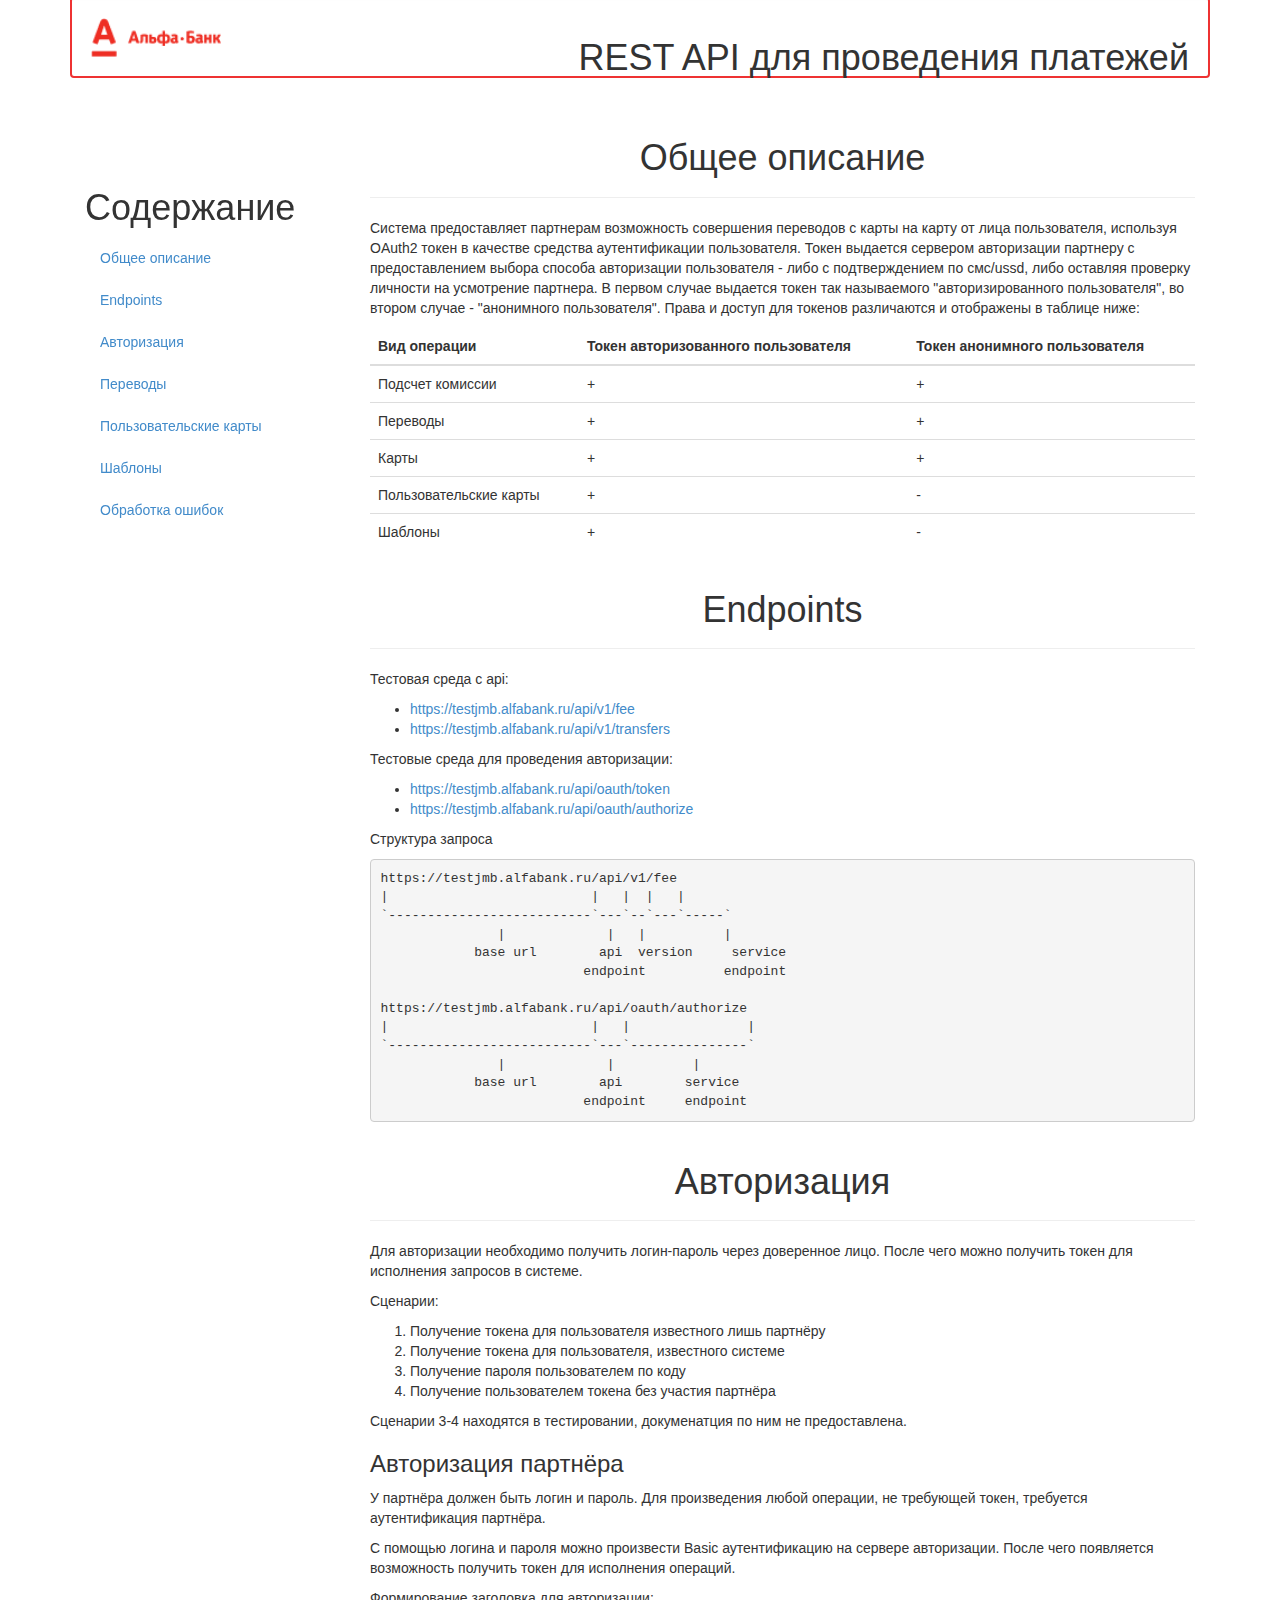
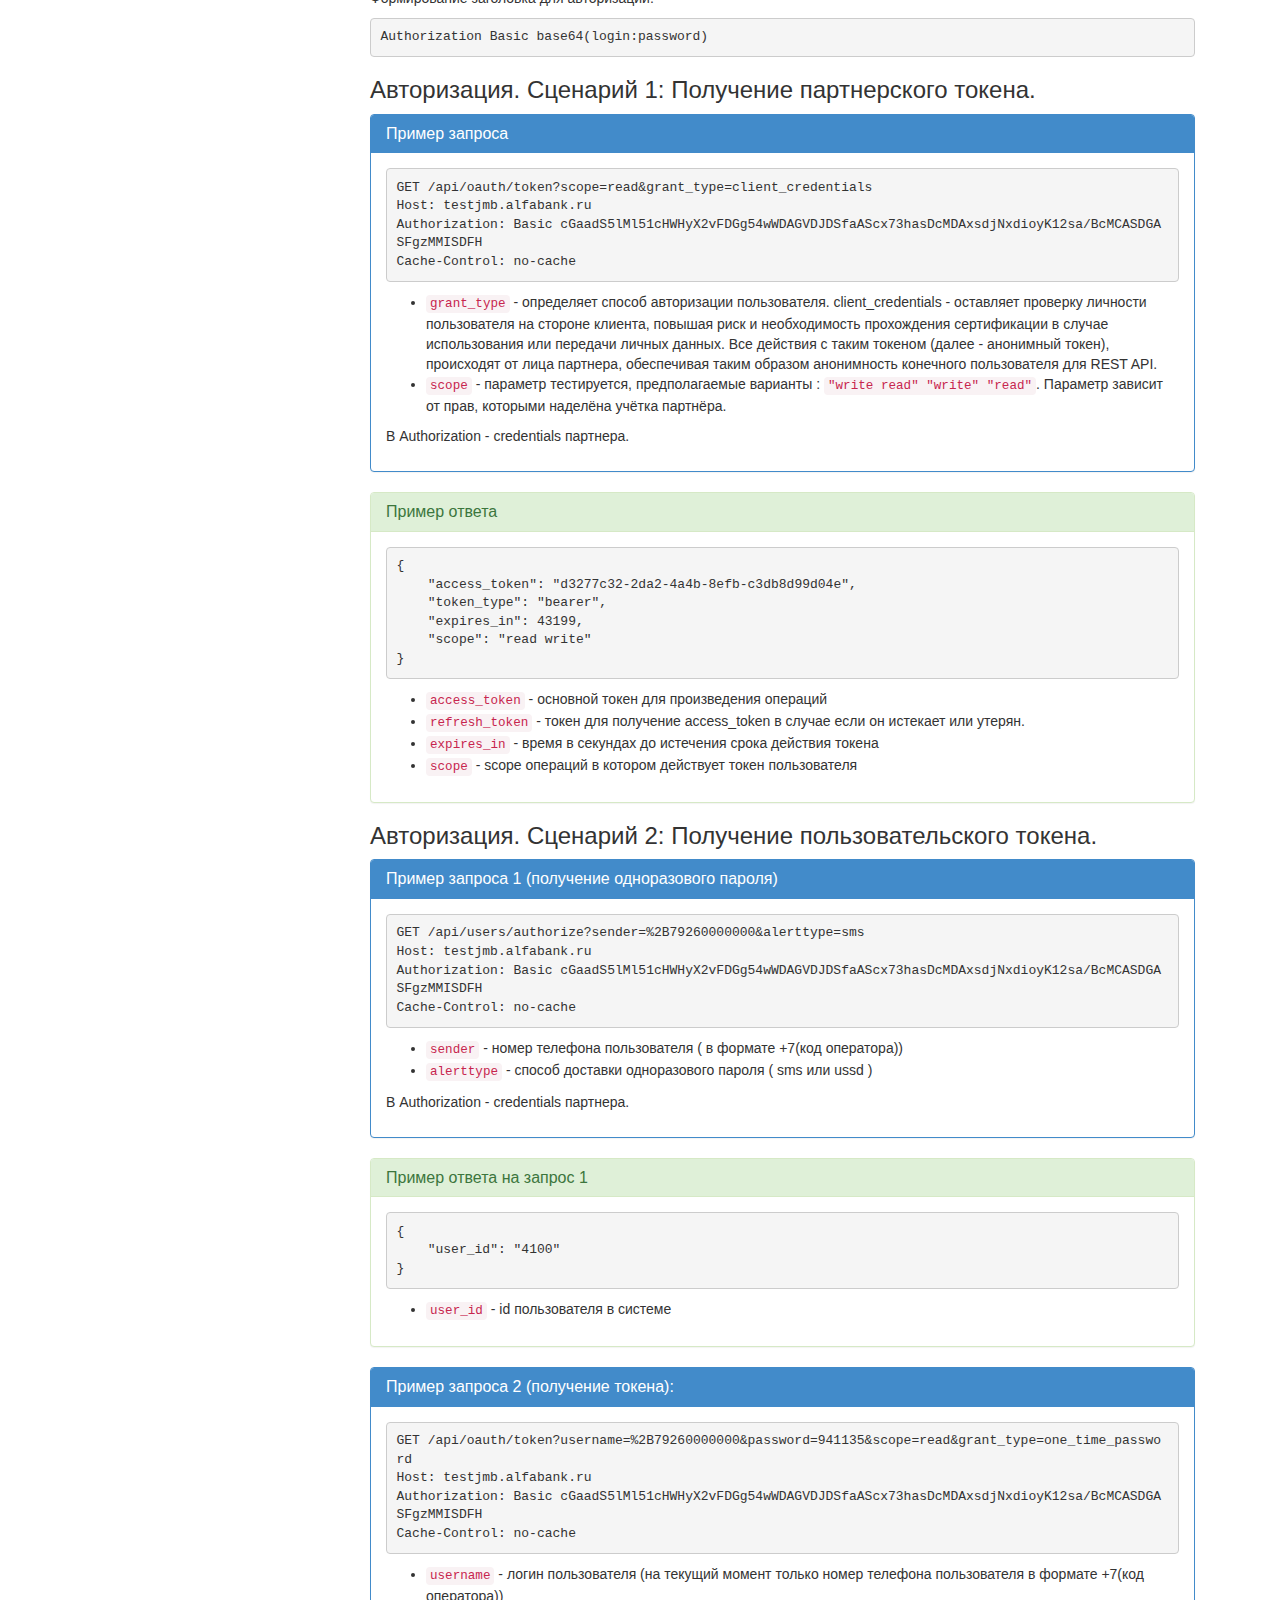
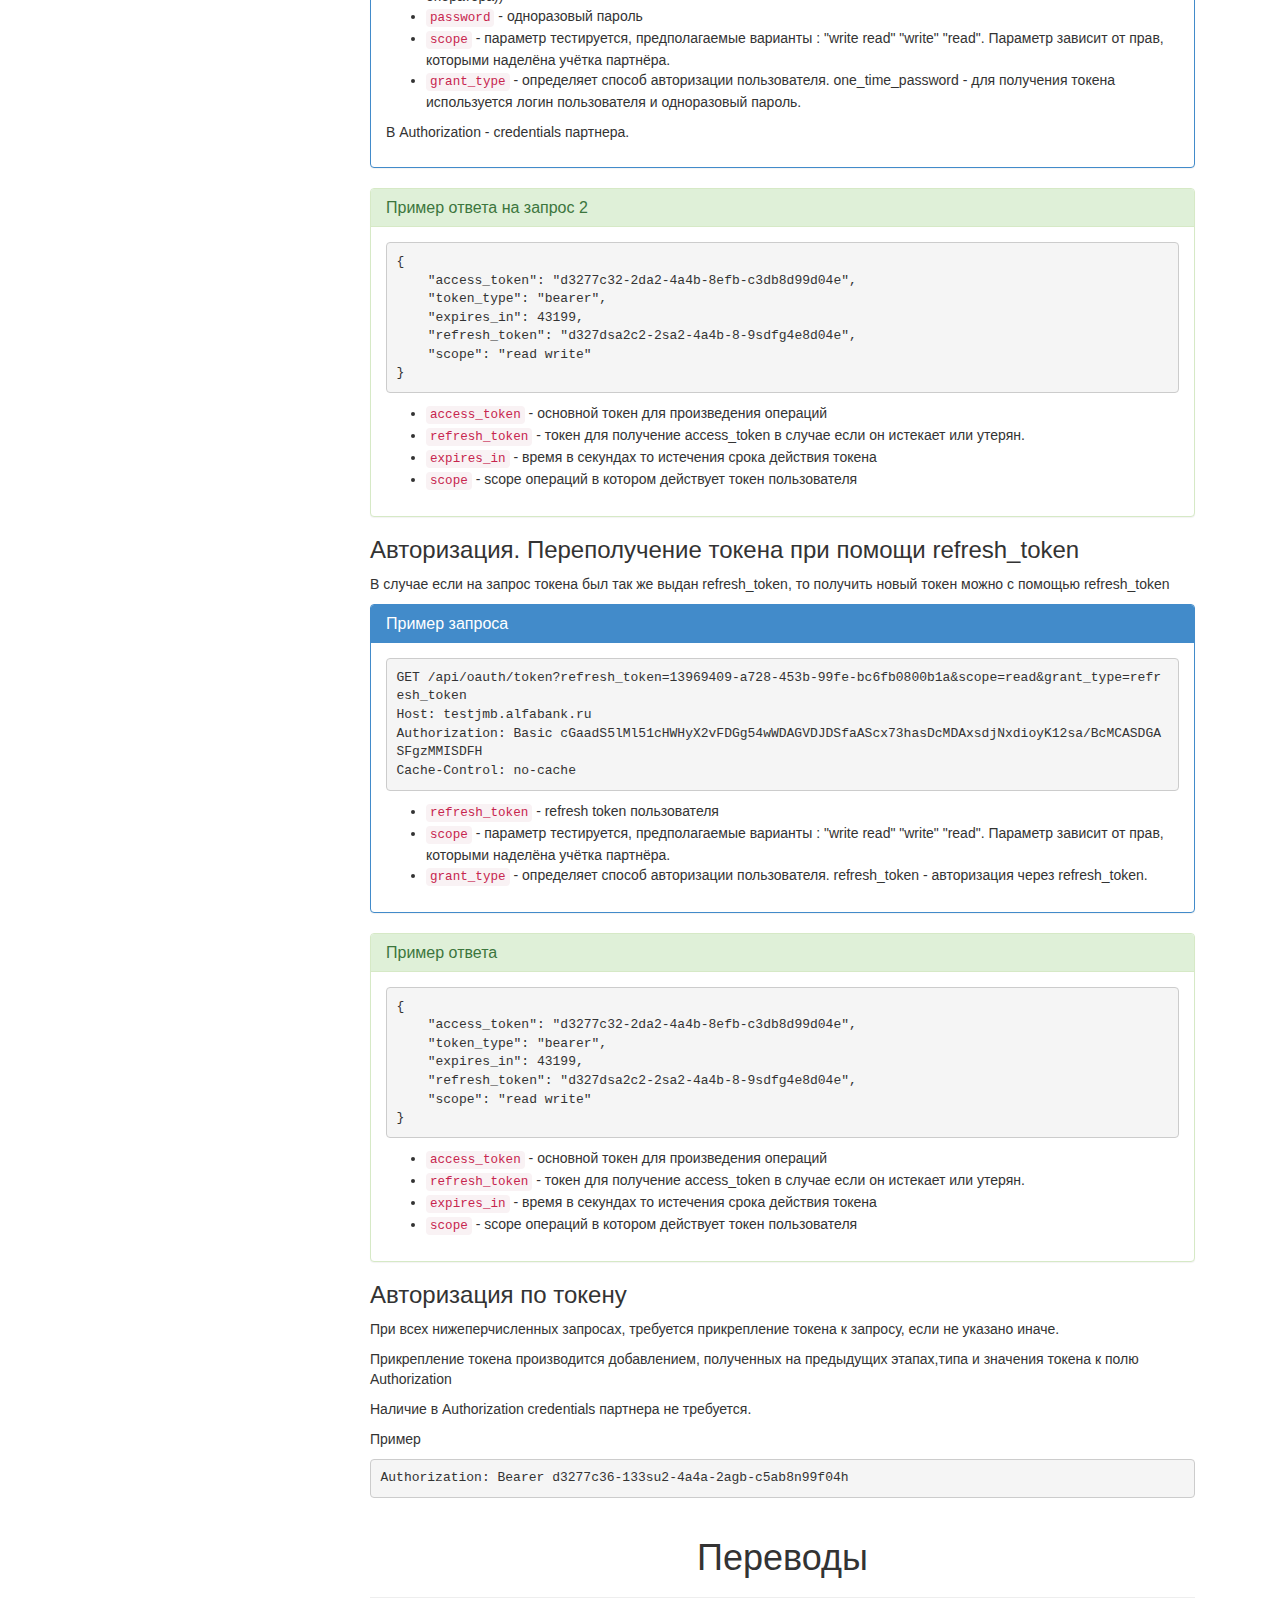
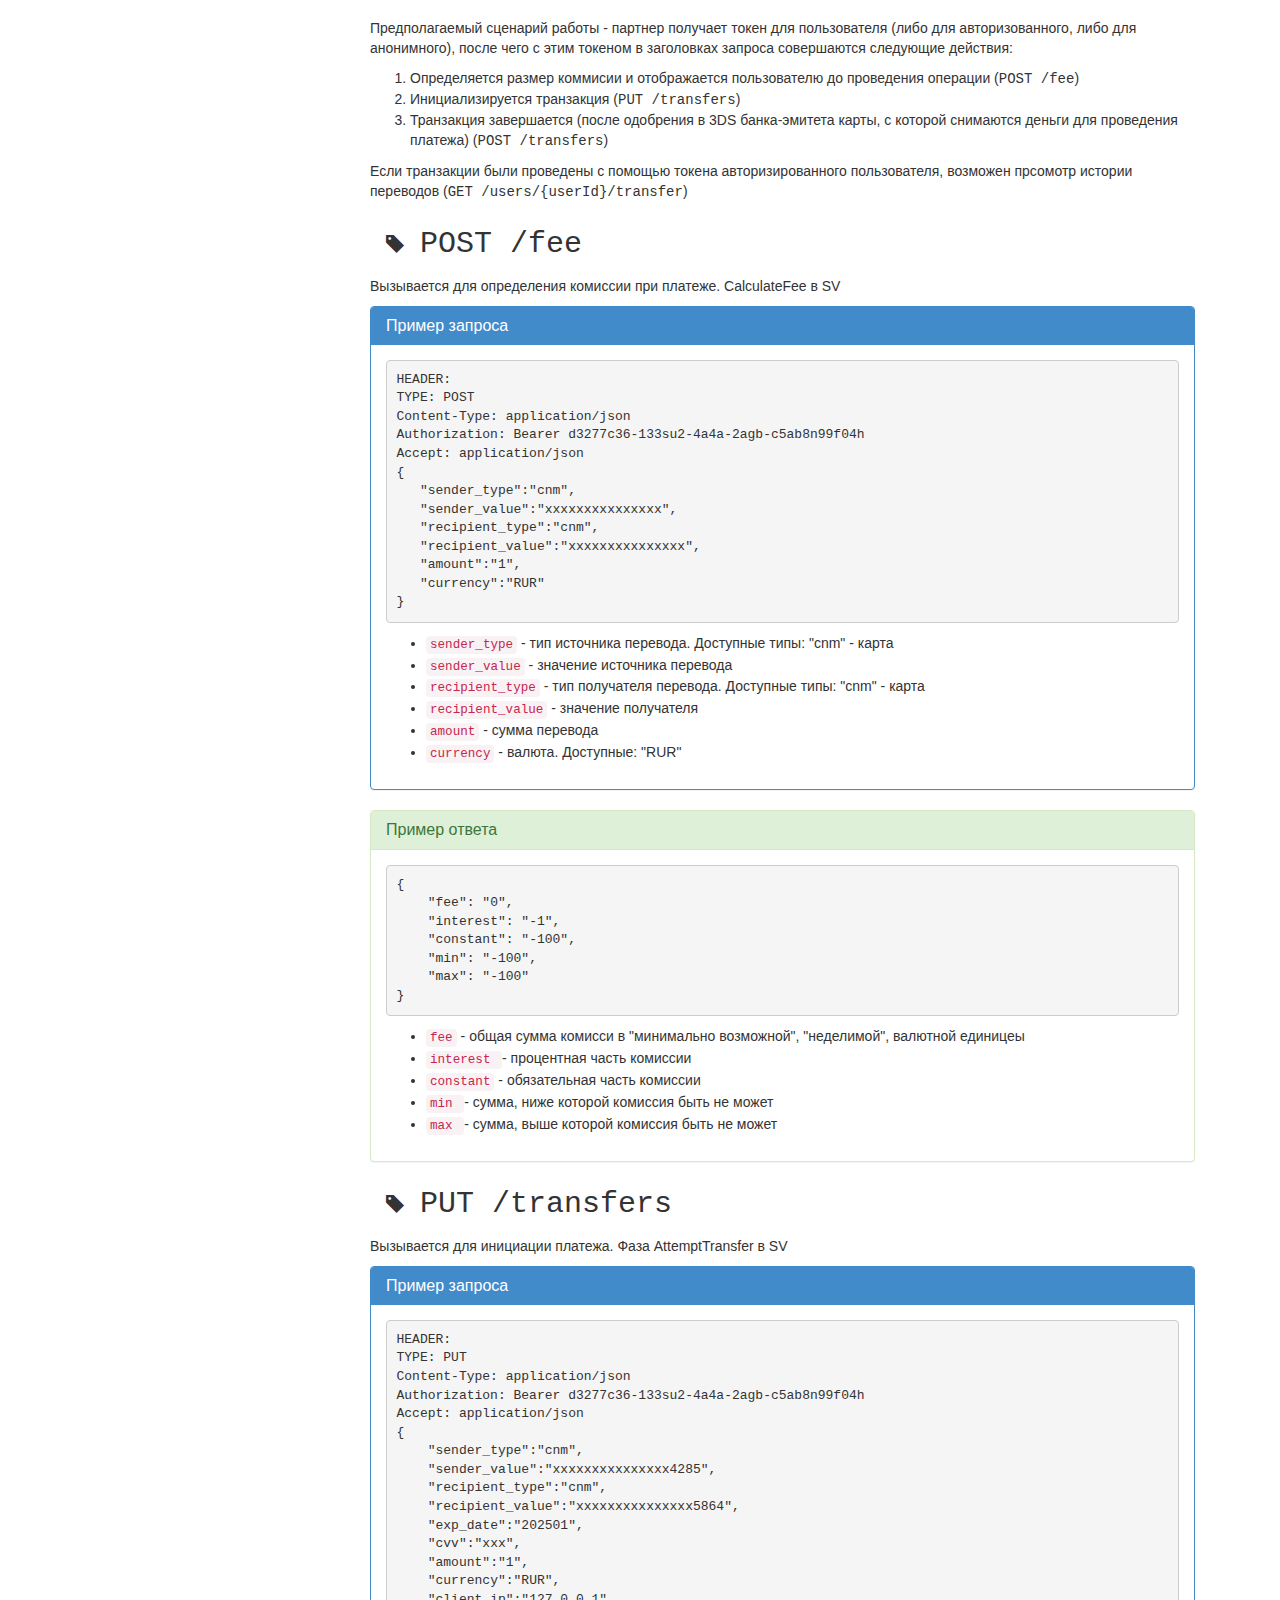
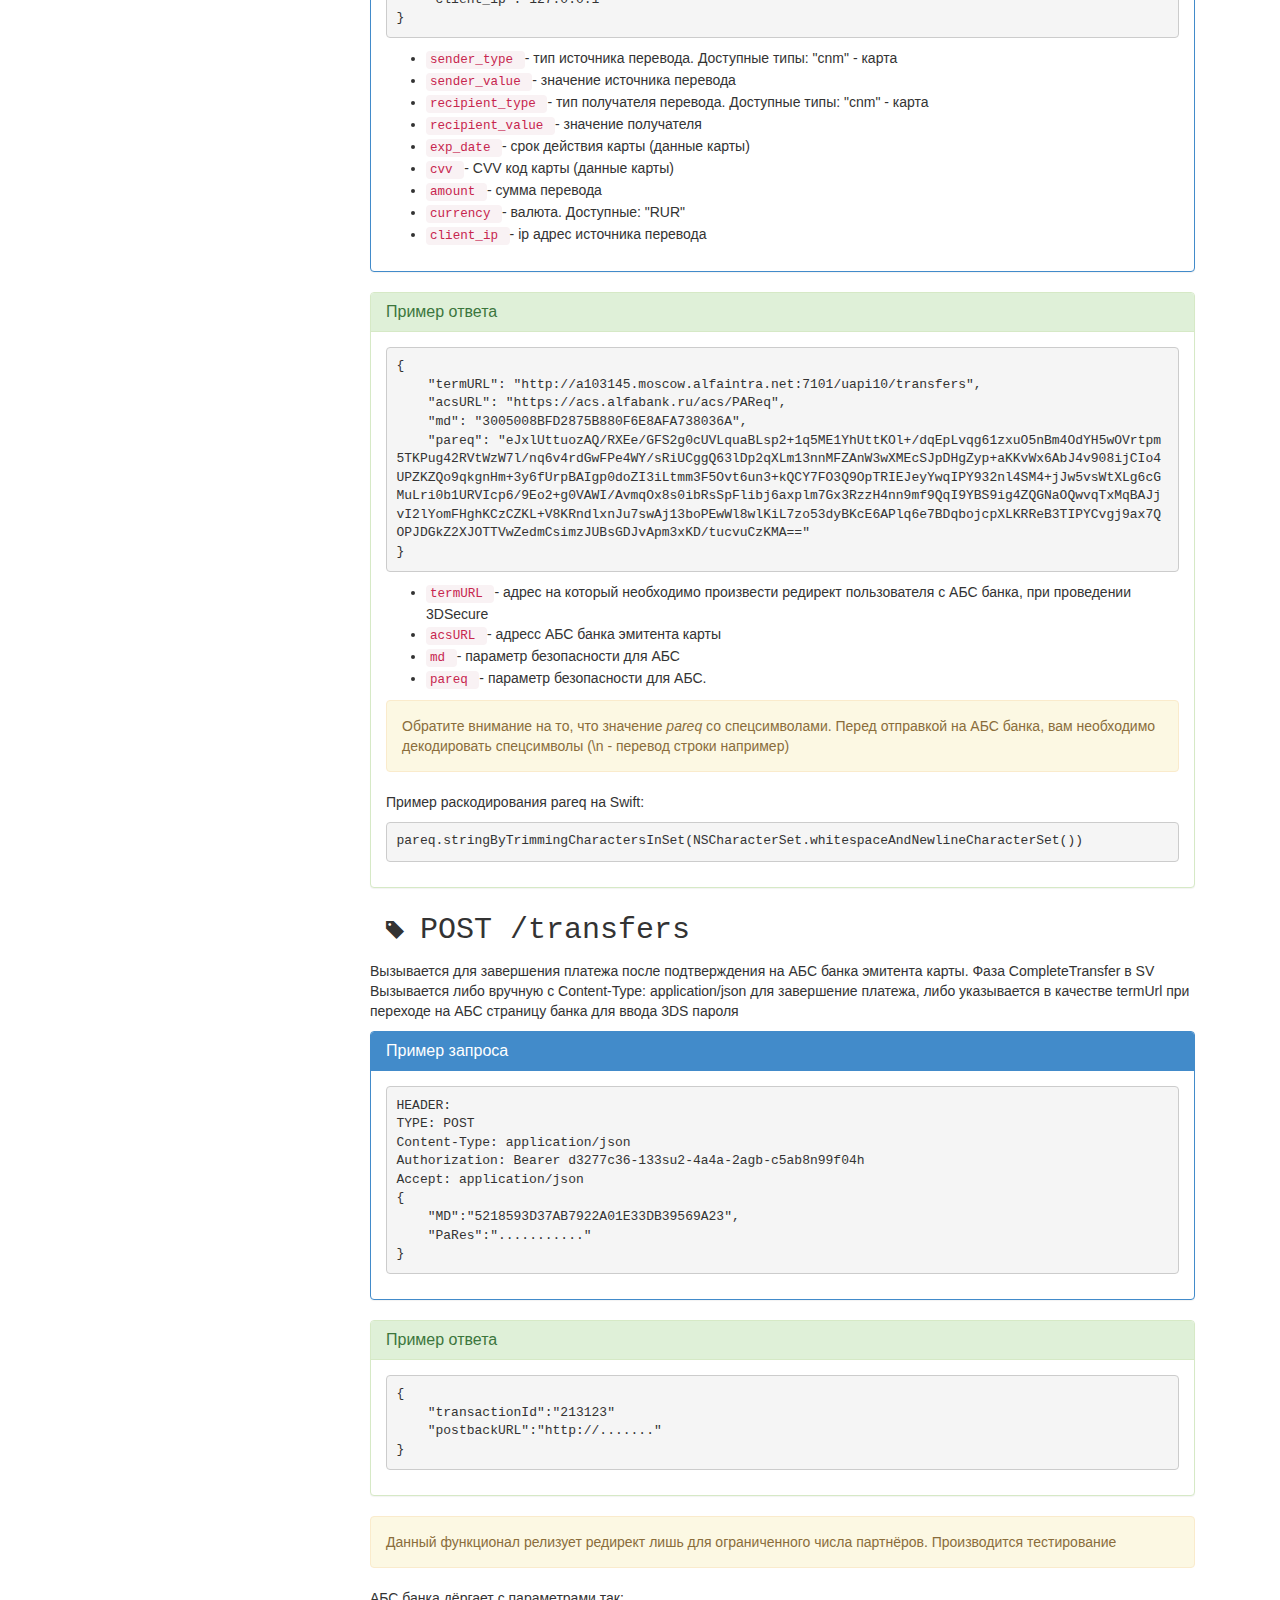
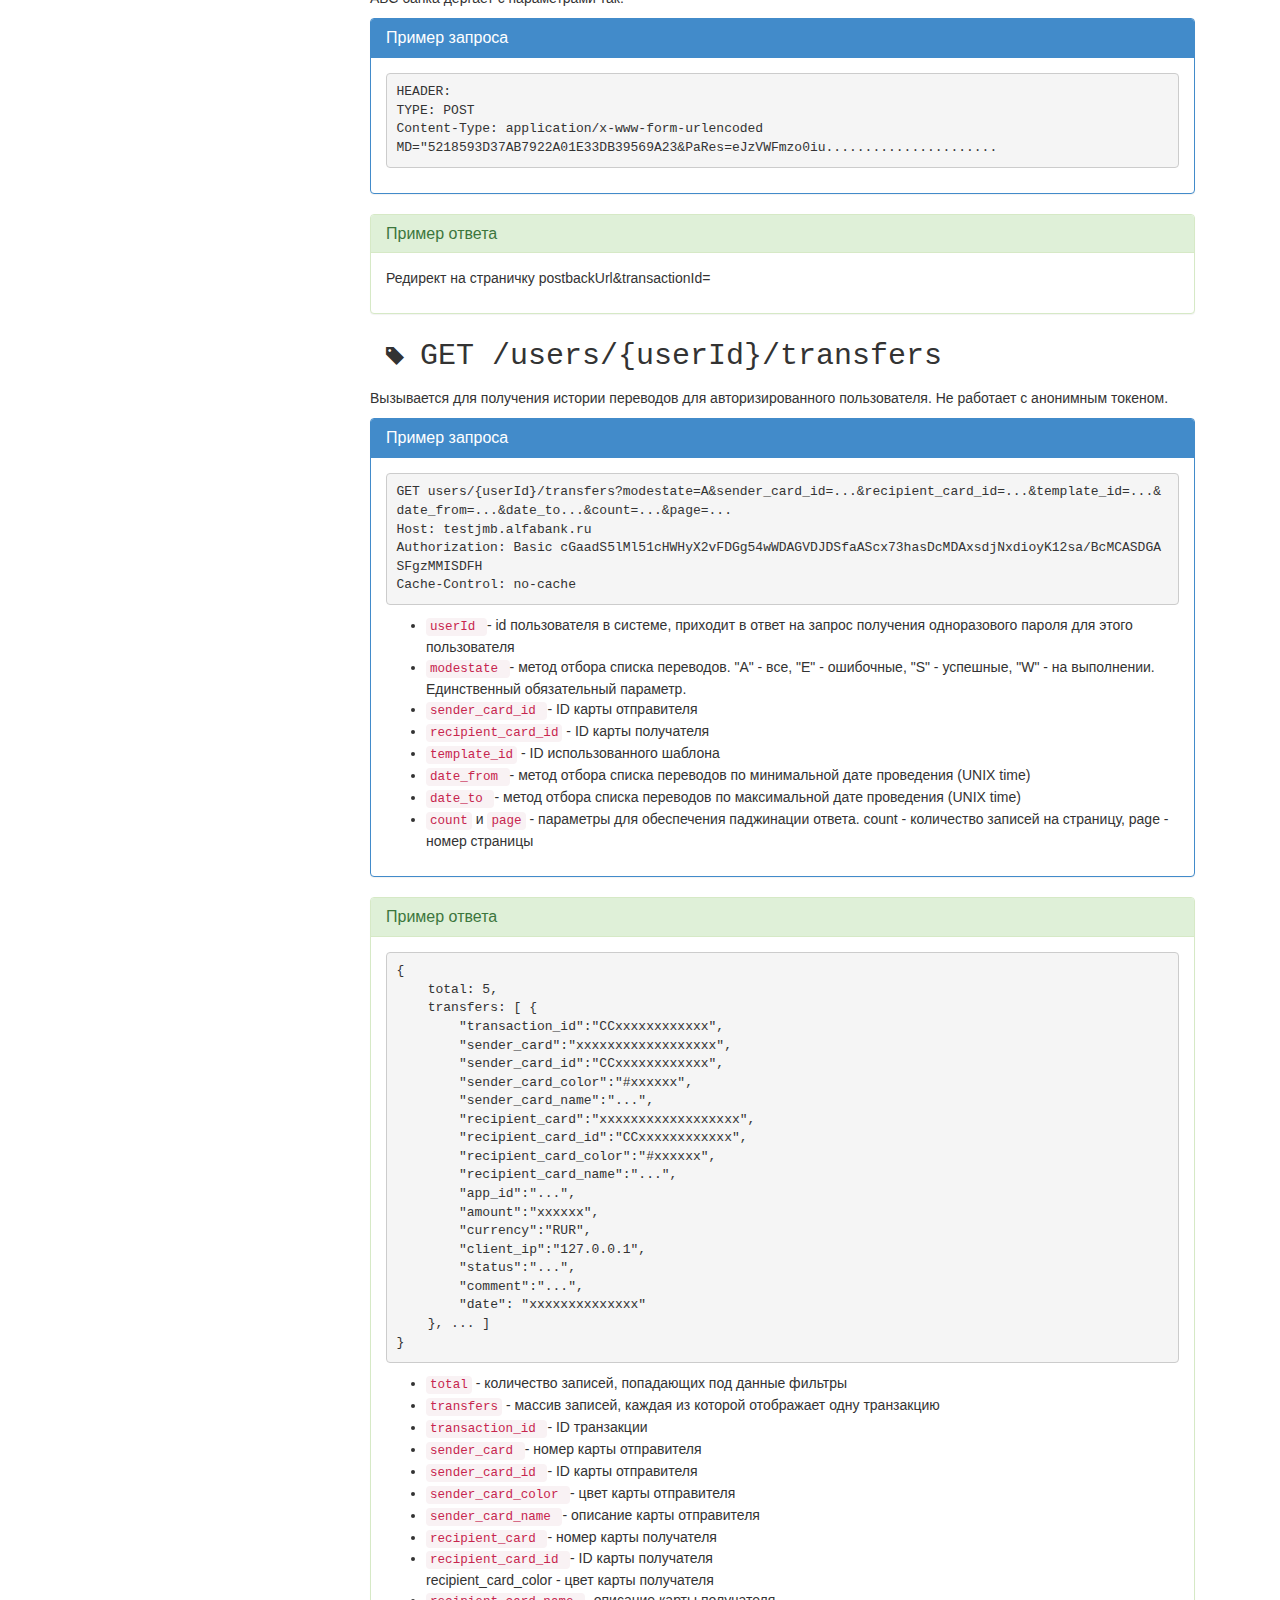
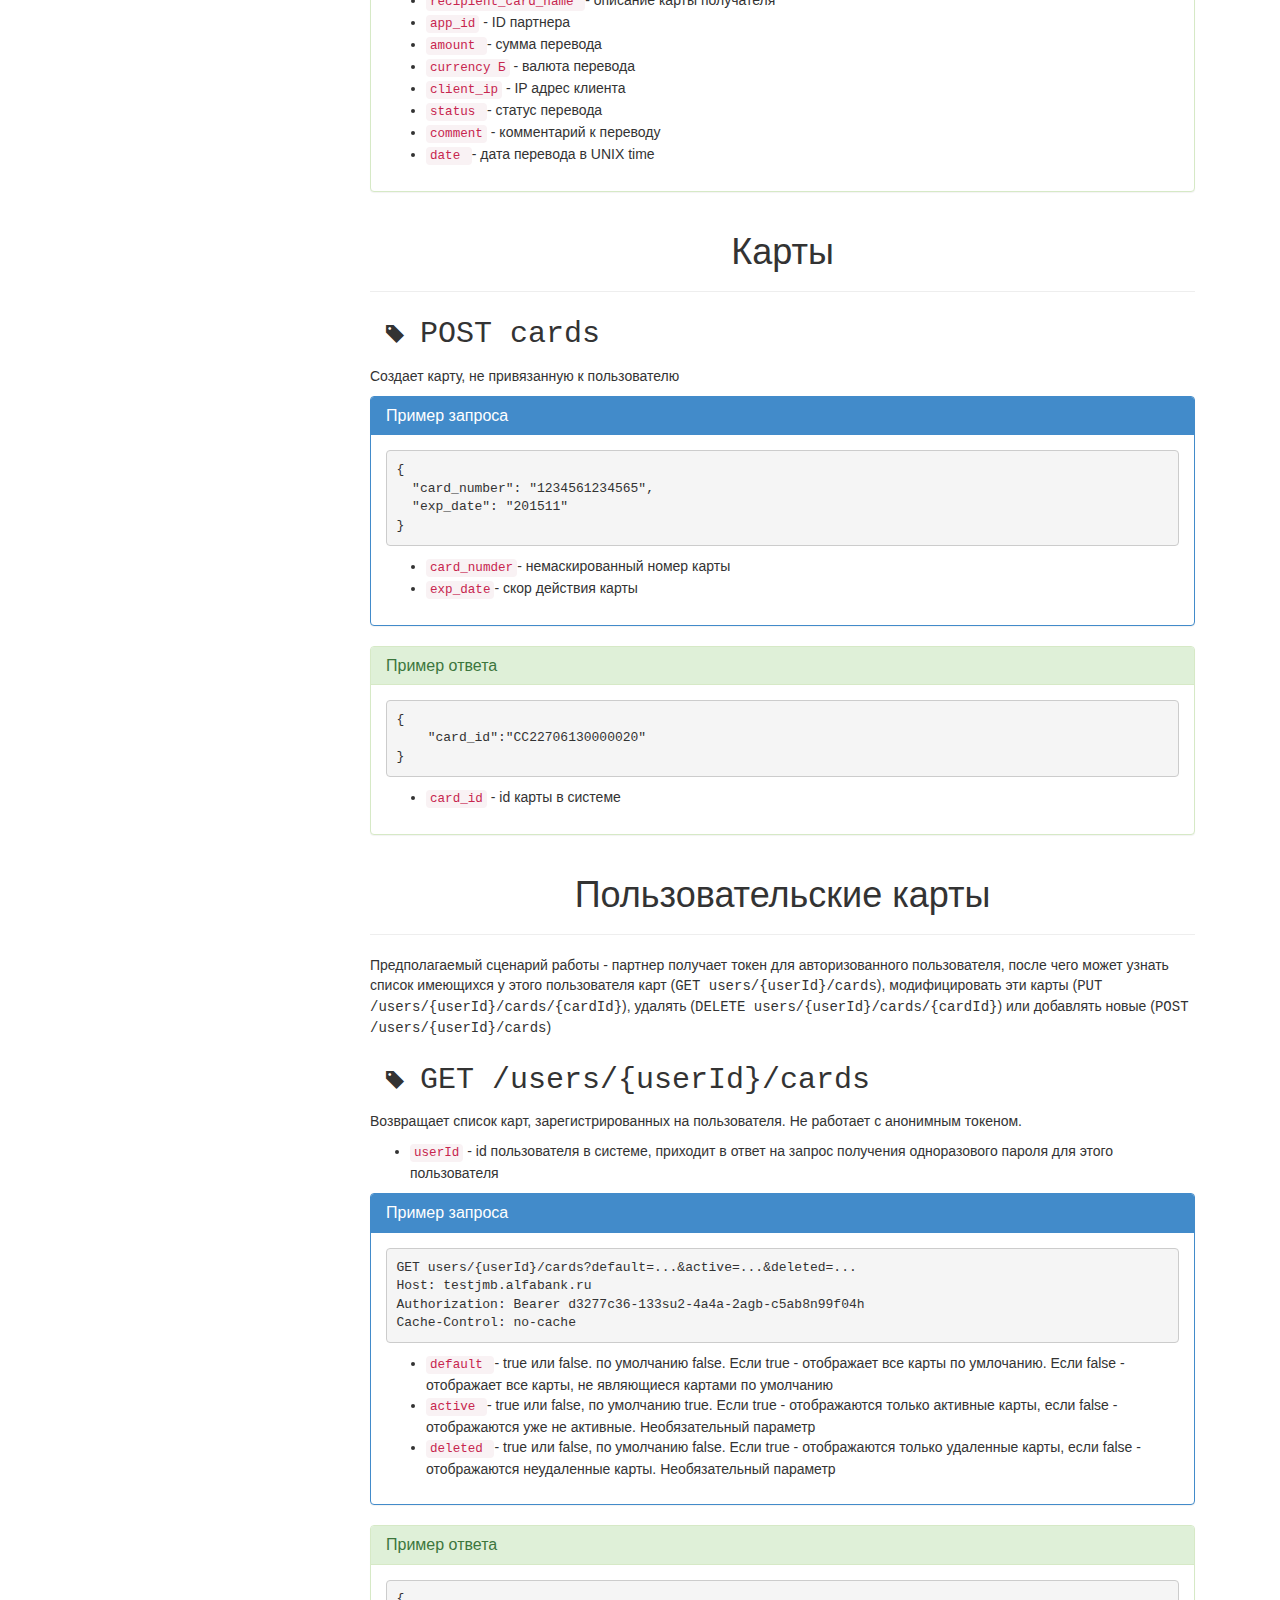
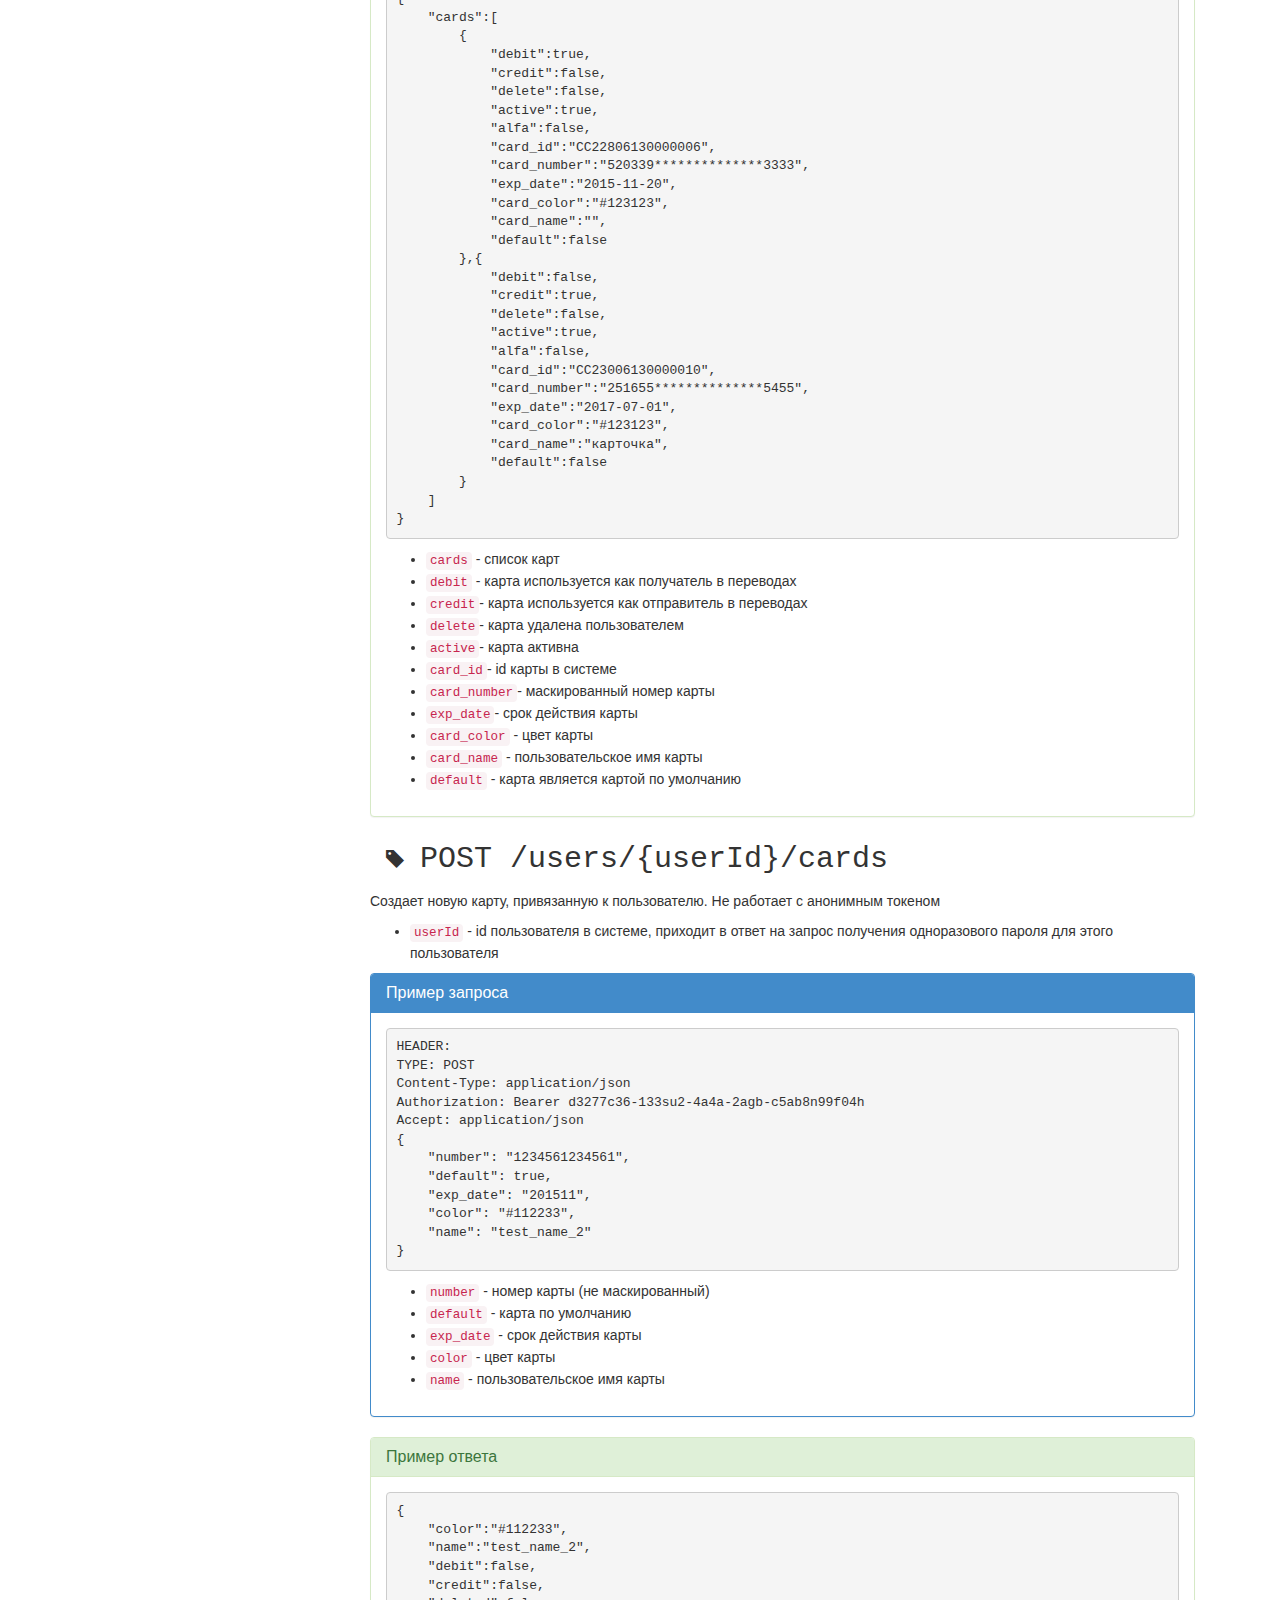
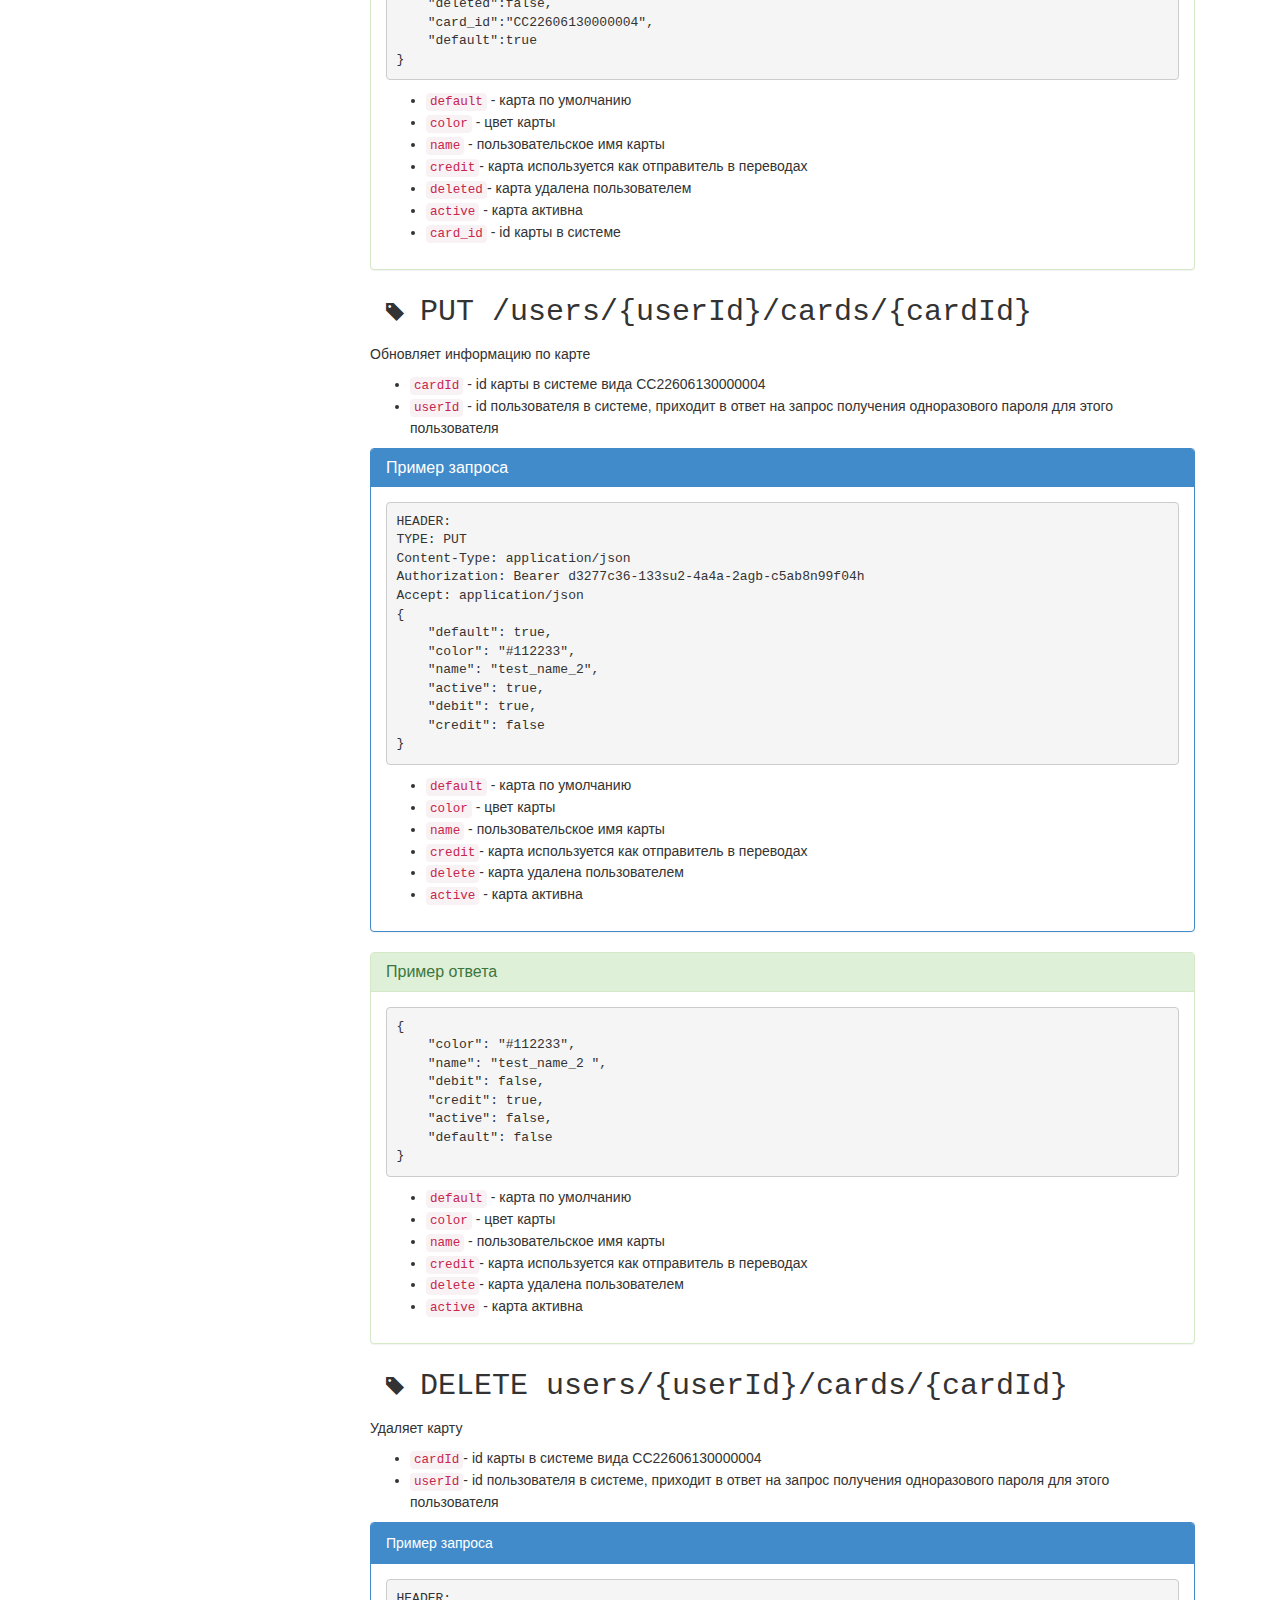
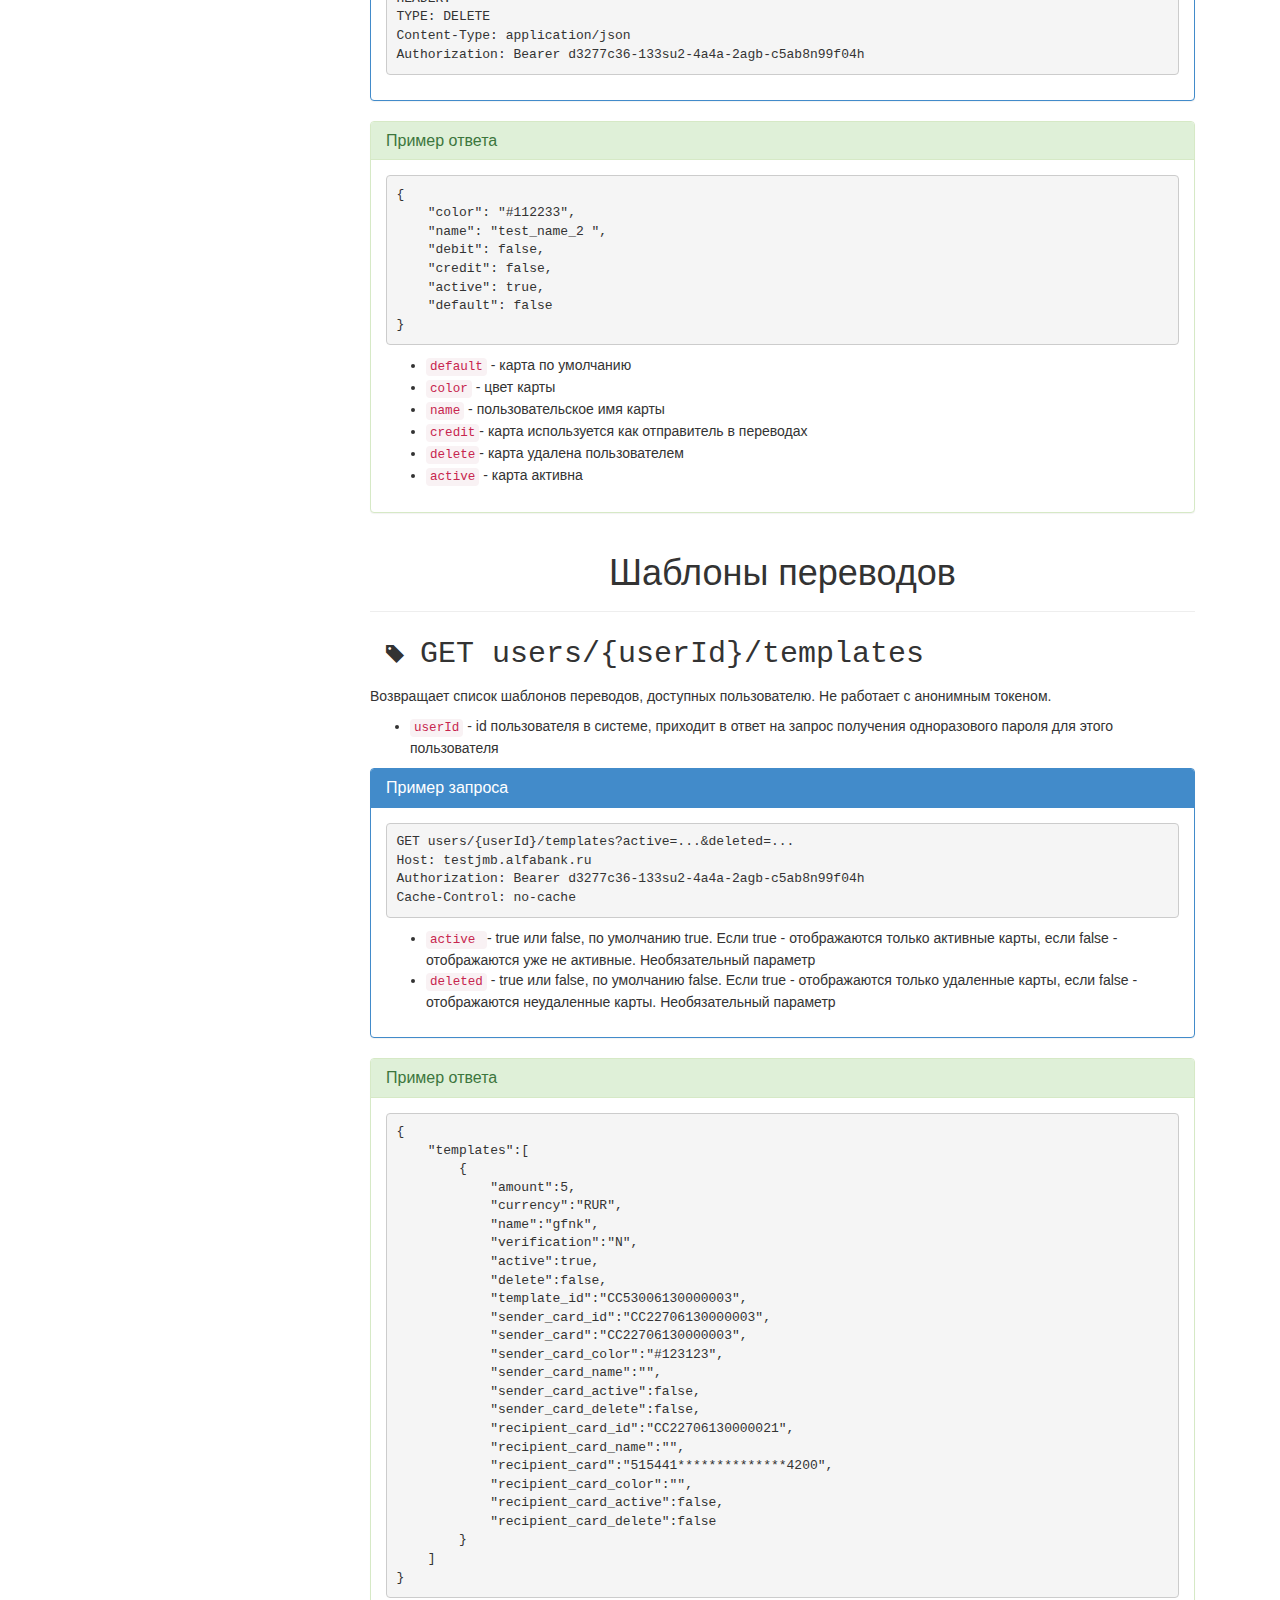
==== commit b18bf637: "Refine with bootstrap" ====
--- a/index.html
+++ b/index.html
@@ -2,87 +2,101 @@
 <html>
     <head>
         <link rel="stylesheet" href="style.css" type="text/css"/>
+        <script href="js/bootstrap.min.js" type="text/javascript"></script>
+        <link rel="stylesheet" href="css/bootstrap.css" type="text/css" />
         <title>REST API для проведения платежей</title>
         <meta http-equiv="Content-Type" content="text/html; charset=utf-8"/>
     </head>
     <body>
-        <div class="container" style="">
-            <h1 id="pageTitle">REST API для проведения платежей</h1>
-            <h1 class="contentBlockTitle">Содержание</h1>
-            <ol>
-                <li><a href="#totalDesc">Общее описание</a></li>
-                <li><a href="#endpoints">Endpoints</a></li>
-                <li><a href="#auth">Авторизация</a></li>
-                <li><a href="#transfers">Переводы</a></li>
-                <li><a href="#customerCards">Пользовательские карты</a></li>
-                <li><a href="#templates">Шаблоны</a></li>
-                <li><a href="#errorHandling">Обработка ошибок</a></li>
-            </ol>
-            <h1 id="totalDesc" class="contentBlockTitle">Общее описание</h1>
-            <div class="contentBlock">
-                <p>Система предоставляет партнерам возможность совершения переводов с карты на карту от лица пользователя, 
-                    используя OAuth2 токен в качестве средства аутентификации пользователя. Токен выдается 
-                    сервером авторизации партнеру с предоставлением выбора способа авторизации пользователя - 
-                    либо с подтверждением по смс/ussd, либо оставляя проверку личности на усмотрение партнера.
-                    В первом случае выдается токен так называемого "авторизированного пользователя", во втором случае - "анонимного пользователя".
-                    Права и доступ для токенов различаются и отображены в таблице ниже:</p>
-                <table>
-                    <thead>
-                        <tr>
-                            <th>Вид операции</th>
-                            <th>Токен авторизованного пользователя</th>
-                            <th>Токен анонимного пользователя</th>
-                        </tr>
-                    </thead>
-                    <tbody>
-                        <tr>
-                            <td>Подсчет комиссии</td>
-                            <td>+</td>
-                            <td>+</td>
-                        </tr>
-                        <tr>
-                            <td>Переводы</td>
-                            <td>+</td>
-                            <td>+</td>
-                        </tr>
-                        <tr>
-                            <td>Карты</td>
-                            <td>+</td>
-                            <td>+</td>
-                        </tr>
-                        <tr>
-                            <td>Пользовательские карты</td>
-                            <td>+</td>
-                            <td>-</td>
-                        </tr>
-                        <tr>
-                            <td>Шаблоны</td>
-                            <td>+</td>
-                            <td>-</td>
-                        </tr>
-                    </tbody>
-                </table>
+        <div class="container">
+            <div class="well">
+                <img src="img/index.png"/>
+                <h1 id="pageTitle">REST API для проведения платежей</h1>
             </div>
-            <h1 id="endpoints" class="contentBlockTitle">Endpoints</h1>
-            <div class="contentBlock">
-                <p>Тестовая среда с api:
-                    <ul>
-                        <li><a href="https://testjmb.alfabank.ru/api/v1/fee">
-                                https://testjmb.alfabank.ru/api/v1/fee</a></li>
-                        <li><a href="https://testjmb.alfabank.ru/api/v1/transfers">
-                                https://testjmb.alfabank.ru/api/v1/transfers</a></li>
+            <div class="col-md-3 contents">
+                <div class="fixedContainer">
+                    <h1 class="contentBlockTitle">Содержание</h1>
+                    <ul class="nav nav-pills nav-stacked">
+                        <li><a href="#totalDesc">Общее описание</a></li>
+                        <li><a href="#endpoints">Endpoints</a></li>
+                        <li><a href="#auth">Авторизация</a></li>
+                        <li><a href="#transfers">Переводы</a></li>
+                        <li><a href="#customerCards">Пользовательские карты</a></li>
+                        <li><a href="#templates">Шаблоны</a></li>
+                        <li><a href="#errorHandling">Обработка ошибок</a></li>
                     </ul>
-                </p>
-                <p>Тестовые среда для проведения авторизации:
-                    <ul>
-                        <li><a href="https://testjmb.alfabank.ru/api/oauth/token">
-                                https://testjmb.alfabank.ru/api/oauth/token</a></li>
-                        <li><a href="https://testjmb.alfabank.ru/api/oauth/authorize">
-                                https://testjmb.alfabank.ru/api/oauth/authorize</a></li>
-                    </ul>
-                </p>
-                <p>Структура запроса</p>
-                <pre><code>https://testjmb.alfabank.ru/api/v1/fee
+                </div>
+            </div>
+            <div class="col-md-9">
+                <div class="page-header">
+                    <h1 id="totalDesc" class="contentBlockTitle">Общее описание</h1>
+                </div>
+                <div class="contentBlock">
+                    <p>Система предоставляет партнерам возможность совершения переводов с карты на карту от лица пользователя, 
+                        используя OAuth2 токен в качестве средства аутентификации пользователя. Токен выдается 
+                        сервером авторизации партнеру с предоставлением выбора способа авторизации пользователя - 
+                        либо с подтверждением по смс/ussd, либо оставляя проверку личности на усмотрение партнера.
+                        В первом случае выдается токен так называемого "авторизированного пользователя", во втором случае - "анонимного пользователя".
+                        Права и доступ для токенов различаются и отображены в таблице ниже:</p>
+                    <table class="table">
+                        <thead>
+                            <tr>
+                                <th>Вид операции</th>
+                                <th>Токен авторизованного пользователя</th>
+                                <th>Токен анонимного пользователя</th>
+                            </tr>
+                        </thead>
+                        <tbody>
+                            <tr>
+                                <td>Подсчет комиссии</td>
+                                <td>+</td>
+                                <td>+</td>
+                            </tr>
+                            <tr>
+                                <td>Переводы</td>
+                                <td>+</td>
+                                <td>+</td>
+                            </tr>
+                            <tr>
+                                <td>Карты</td>
+                                <td>+</td>
+                                <td>+</td>
+                            </tr>
+                            <tr>
+                                <td>Пользовательские карты</td>
+                                <td>+</td>
+                                <td>-</td>
+                            </tr>
+                            <tr>
+                                <td>Шаблоны</td>
+                                <td>+</td>
+                                <td>-</td>
+                            </tr>
+                        </tbody>
+                    </table>
+                </div>
+                <div class="page-header">
+                    <h1 id="endpoints" class="contentBlockTitle">Endpoints</h1>
+                </div>
+                <div class="contentBlock">
+                    <p>Тестовая среда с api:
+                        <ul>
+                            <li><a href="https://testjmb.alfabank.ru/api/v1/fee">
+                                    https://testjmb.alfabank.ru/api/v1/fee</a></li>
+                            <li><a href="https://testjmb.alfabank.ru/api/v1/transfers">
+                                    https://testjmb.alfabank.ru/api/v1/transfers</a></li>
+                        </ul>
+                    </p>
+                    <p>Тестовые среда для проведения авторизации:
+                        <ul>
+                            <li><a href="https://testjmb.alfabank.ru/api/oauth/token">
+                                    https://testjmb.alfabank.ru/api/oauth/token</a></li>
+                            <li><a href="https://testjmb.alfabank.ru/api/oauth/authorize">
+                                    https://testjmb.alfabank.ru/api/oauth/authorize</a></li>
+                        </ul>
+                    </p>
+                    <p>Структура запроса</p>
+                    <pre><code>https://testjmb.alfabank.ru/api/v1/fee
 |                          |   |  |   |
 `--------------------------`---`--`---`-----`
                |             |   |          |
@@ -95,143 +109,197 @@
                |             |          |
             base url        api        service
                           endpoint     endpoint</code></pre>
-                <!--            <h1 id="тестовые-пользователи">Тестовые пользователи</h1>
-                            <p><em><strong>name [password]</strong></em></p>
-                            <ol style="list-style-type: decimal">
-                                <li>user_with_phone_999999 [test_password_for_999999]</li>
-                                <li>user_with_phone_888888 [test_password_for_888888]</li>
-                                <li>user_with_phone_777777 [test_password_for_777777]</li>
-                                <li>user_with_phone_666666 [test_password_for_666666]</li>
-                                <li>user_with_phone_555555 [test_password_for_555555]</li>
-                            </ol>
-                            <blockquote>
-                                <p>В данный момент для авторизации используется телефон пользователя. При получении токена вводите телефон тестового пользователя. Его можно узнать из имени тестового пользователя по шаблону username_phone$</p>
-                            </blockquote>
-                            <blockquote>
-                                <p>Пример запроса на получение токена для пользователя 1: ${base_url}api/oauth/token?grant_type=password&amp;username=555555&amp;password=test_password_for_555555&amp;scope=read write</p>
-                            </blockquote>
-                            <blockquote>
-                                <p>Обратите внимание, что партнёр должен быть авторизован для получения токена.</p>
-                            </blockquote>-->
-            </div>
-            <h1 id="auth" class="contentBlockTitle">Авторизация</h1>
-            <div class="contentBlock">
-                <p>Для авторизации необходимо получить логин-пароль через доверенное лицо. После чего можно получить токен для исполнения запросов в системе.</p>
-                <p>Сценарии:</p>
-                <ol style="list-style-type: decimal">
-                    <li>Получение токена для пользователя известного лишь партнёру</li>
-                    <li>Получение токена для пользователя, известного системе</li>
-                    <li>Получение пароля пользователем по коду</li>
-                    <li>Получение пользователем токена без участия партнёра</li>
-                </ol>
-                <p>Сценарии 3-4 находятся в тестировании, докуменатция по ним не предоставлена.</p>
-                <h3 id="авторизация-партнёра">Авторизация партнёра</h3>
-                <p>У партнёра должен быть логин и пароль. Для произведения любой операции, не требующей токен, требуется аутентификация партнёра.</p>
-                <p>С помощью логина и пароля можно произвести Basic аутентификацию на сервере авторизации. После чего появляется возможность получить токен для исполнения операций.</p>
-                <p>Формирование заголовка для авторизации:</p>
-                <pre><code>Authorization Basic base64(login:password)</code></pre>
-                <h3 id="авторизация.-сценарий-1-получение-партнерского-токена.">Авторизация. Сценарий 1: Получение партнерского токена.</h3>
-                <p>Запрос:</p>
-                <pre><code>GET /api/oauth/token?scope=read&amp;grant_type=client_credentials
+                    <!--            <h1 id="тестовые-пользователи">Тестовые пользователи</h1>
+                                <p><em><strong>name [password]</strong></em></p>
+                                <ol style="list-style-type: decimal">
+                                    <li>user_with_phone_999999 [test_password_for_999999]</li>
+                                    <li>user_with_phone_888888 [test_password_for_888888]</li>
+                                    <li>user_with_phone_777777 [test_password_for_777777]</li>
+                                    <li>user_with_phone_666666 [test_password_for_666666]</li>
+                                    <li>user_with_phone_555555 [test_password_for_555555]</li>
+                                </ol>
+                                <blockquote>
+                                    <p>В данный момент для авторизации используется телефон пользователя. При получении токена вводите телефон тестового пользователя. Его можно узнать из имени тестового пользователя по шаблону username_phone$</p>
+                                </blockquote>
+                                <blockquote>
+                                    <p>Пример запроса на получение токена для пользователя 1: ${base_url}api/oauth/token?grant_type=password&amp;username=555555&amp;password=test_password_for_555555&amp;scope=read write</p>
+                                </blockquote>
+                                <blockquote>
+                                    <p>Обратите внимание, что партнёр должен быть авторизован для получения токена.</p>
+                                </blockquote>-->
+                </div>
+                <div class="page-header">
+                    <h1 id="auth" class="contentBlockTitle">Авторизация</h1>
+                </div>
+                <div class="contentBlock">
+                    <p>Для авторизации необходимо получить логин-пароль через доверенное лицо. После чего можно получить токен для исполнения запросов в системе.</p>
+                    <p>Сценарии:</p>
+                    <ol style="list-style-type: decimal">
+                        <li>Получение токена для пользователя известного лишь партнёру</li>
+                        <li>Получение токена для пользователя, известного системе</li>
+                        <li>Получение пароля пользователем по коду</li>
+                        <li>Получение пользователем токена без участия партнёра</li>
+                    </ol>
+                    <p>Сценарии 3-4 находятся в тестировании, докуменатция по ним не предоставлена.</p>
+                    <h3 id="авторизация-партнёра">Авторизация партнёра</h3>
+                    <p>У партнёра должен быть логин и пароль. Для произведения любой операции, не требующей токен, требуется аутентификация партнёра.</p>
+                    <p>С помощью логина и пароля можно произвести Basic аутентификацию на сервере авторизации. После чего появляется возможность получить токен для исполнения операций.</p>
+                    <p>Формирование заголовка для авторизации:</p>
+                    <pre><code>Authorization Basic base64(login:password)</code></pre>
+                    <h3 id="авторизация.-сценарий-1-получение-партнерского-токена.">Авторизация. Сценарий 1: Получение партнерского токена.</h3>
+                    <div class="panel panel-primary">
+                        <div class="panel-heading"><h3 class="panel-title">Пример запроса</h3></div>
+                        <div class="panel-body">
+                            <pre><code>GET /api/oauth/token?scope=read&amp;grant_type=client_credentials
 Host: testjmb.alfabank.ru
 Authorization: Basic cGaadS5lMl51cHWHyX2vFDGg54wWDAGVDJDSfaAScx73hasDcMDAxsdjNxdioyK12sa/BcMCASDGASFgzMMISDFH
 Cache-Control: no-cache</code></pre>
-                <ul>
-                    <li>grant_type - определяет способ авторизации пользователя. client_credentials - оставляет проверку личности пользователя на стороне клиента, повышая риск и необходимость прохождения сертификации в случае использования или передачи личных данных. Все действия с таким токеном (далее - анонимный токен), происходят от лица партнера, обеспечивая таким образом анонимность конечного пользователя для REST API.</li>
-                    <li>scope - параметр тестируется, предполагаемые варианты : &quot;write read&quot; &quot;write&quot; &quot;read&quot;. Параметр зависит от прав, которыми наделёна учётка партнёра.</li>
-                </ul>
-                <p>В Authorization - credentials партнера.</p>
-                <p>Ответ:</p>
-                <pre><code>{
+                            <ul>
+                                <li><code>grant_type</code> - определяет способ авторизации пользователя. client_credentials - оставляет проверку личности пользователя на стороне клиента, повышая риск и необходимость прохождения сертификации в случае использования или передачи личных данных. Все действия с таким токеном (далее - анонимный токен), происходят от лица партнера, обеспечивая таким образом анонимность конечного пользователя для REST API.</li>
+                                <li><code>scope</code> - параметр тестируется, предполагаемые варианты : <code>&quot;write read&quot; &quot;write&quot; &quot;read&quot;</code>. Параметр зависит от прав, которыми наделёна учётка партнёра.</li>
+                            </ul>
+                            <p>В Authorization - credentials партнера.</p>
+                        </div>
+                    </div>
+                    <div class="panel panel-success">
+                        <div class="panel-heading"><h3 class="panel-title">Пример ответа</h3></div>
+                        <div class="panel-body">
+                            <pre><code>{
     &quot;access_token&quot;: &quot;d3277c32-2da2-4a4b-8efb-c3db8d99d04e&quot;,
     &quot;token_type&quot;: &quot;bearer&quot;,
     &quot;expires_in&quot;: 43199,
     &quot;scope&quot;: &quot;read write&quot;
 }</code></pre>
-                <ul>
-                    <li>access_token - основной токен для произведения операций</li>
-                    <li>refresh_token - токен для получение access_token в случае если он истекает или утерян.</li>
-                    <li>expires_in - время в секундах до истечения срока действия токена</li>
-                    <li>scope - scope операций в котором действует токен пользователя</li>
-                </ul>
-                <h3 id="авторизация.-сценарий-2-получение-пользовательского-токена.">Авторизация. Сценарий 2: Получение пользовательского токена.</h3>
-                <p>Запрос 1 (получение одноразового пароля):</p>
-                <pre><code>GET /api/users/authorize?sender=%2B79260000000&amp;alerttype=sms
+                            <ul>
+                                <li><code>access_token</code> - основной токен для произведения операций</li>
+                                <li><code>refresh_token</code> - токен для получение access_token в случае если он истекает или утерян.</li>
+                                <li><code>expires_in</code> - время в секундах до истечения срока действия токена</li>
+                                <li><code>scope</code> - scope операций в котором действует токен пользователя</li>
+                            </ul>
+                        </div>
+                    </div>
+                    <h3 id="авторизация.-сценарий-2-получение-пользовательского-токена.">Авторизация. Сценарий 2: Получение пользовательского токена.</h3>
+                    <div class="panel panel-primary">
+                        <div class="panel-heading"><h3 class="panel-title">Пример запроса 1 (получение одноразового пароля)</h3></div>
+                        <div class="panel-body">
+                            <pre><code>GET /api/users/authorize?sender=%2B79260000000&amp;alerttype=sms
 Host: testjmb.alfabank.ru
 Authorization: Basic cGaadS5lMl51cHWHyX2vFDGg54wWDAGVDJDSfaAScx73hasDcMDAxsdjNxdioyK12sa/BcMCASDGASFgzMMISDFH
 Cache-Control: no-cache</code></pre>
-                <ul>
-                    <li>sender - номер телефона пользователя ( в формате +7(код оператора))</li>
-                    <li>alerttype - способ доставки одноразового пароля ( sms или ussd )</li>
-                </ul>
-                <p>В Authorization - credentials партнера.</p>
-                <p>Ответ:</p>
-                <pre><code>{
+                            <ul>
+                                <li><code>sender</code> - номер телефона пользователя ( в формате +7(код оператора))</li>
+                                <li><code>alerttype</code> - способ доставки одноразового пароля ( sms или ussd )</li>
+                            </ul>
+                            <p>В Authorization - credentials партнера.</p>
+                        </div>
+                    </div>
+                    <div class="panel panel-success">
+                        <div class="panel-heading"><h3 class="panel-title">Пример ответа на запрос 1</h3></div>
+                        <div class="panel-body">
+                            <pre><code>{
     &quot;user_id&quot;: &quot;4100&quot;
 }</code></pre>
-                <ul>
-                    <li>user_id - id пользователя в системе</li>
-                </ul>
-                <p>Запрос 2 (получение токена):</p>
-                <pre><code>GET /api/oauth/token?username=%2B79260000000&amp;password=941135&amp;scope=read&amp;grant_type=one_time_password
+                            <ul>
+                                <li><code>user_id</code> - id пользователя в системе</li>
+                            </ul>
+                        </div>
+                    </div>
+                    <div class="panel panel-primary">
+                        <div class="panel-heading"><h3 class="panel-title">Пример запроса 2 (получение токена):</h3></div>
+                        <div class="panel-body">
+                            <pre><code>GET /api/oauth/token?username=%2B79260000000&amp;password=941135&amp;scope=read&amp;grant_type=one_time_password
 Host: testjmb.alfabank.ru
 Authorization: Basic cGaadS5lMl51cHWHyX2vFDGg54wWDAGVDJDSfaAScx73hasDcMDAxsdjNxdioyK12sa/BcMCASDGASFgzMMISDFH
 Cache-Control: no-cache</code></pre>
-                <ul>
-                    <li>username - логин пользователя (на текущий момент только номер телефона пользователя в формате +7(код оператора))</li>
-                    <li>password - одноразовый пароль</li>
-                    <li>scope - параметр тестируется, предполагаемые варианты : &quot;write read&quot; &quot;write&quot; &quot;read&quot;. Параметр зависит от прав, которыми наделёна учётка партнёра.</li>
-                    <li>grant_type - определяет способ авторизации пользователя. one_time_password - для получения токена используется логин пользователя и одноразовый пароль.</li>
-                </ul>
-                <p>В Authorization - credentials партнера.</p>
-                <p>Ответ</p>
-                <pre><code>{
+                            <ul>
+                                <li><code>username</code> - логин пользователя (на текущий момент только номер телефона пользователя в формате +7(код оператора))</li>
+                                <li><code>password</code> - одноразовый пароль</li>
+                                <li><code>scope</code> - параметр тестируется, предполагаемые варианты : &quot;write read&quot; &quot;write&quot; &quot;read&quot;. Параметр зависит от прав, которыми наделёна учётка партнёра.</li>
+                                <li><code>grant_type</code> - определяет способ авторизации пользователя. one_time_password - для получения токена используется логин пользователя и одноразовый пароль.</li>
+                            </ul>
+                            <p>В Authorization - credentials партнера.</p>
+                        </div>
+                    </div>
+                    <div class="panel panel-success">
+                        <div class="panel-heading"><h3 class="panel-title">Пример ответа на запрос 2</h3></div>
+                        <div class="panel-body">
+                            <pre><code>{
     &quot;access_token&quot;: &quot;d3277c32-2da2-4a4b-8efb-c3db8d99d04e&quot;,
     &quot;token_type&quot;: &quot;bearer&quot;,
     &quot;expires_in&quot;: 43199,
     &quot;refresh_token&quot;: &quot;d327dsa2c2-2sa2-4a4b-8-9sdfg4e8d04e&quot;,
     &quot;scope&quot;: &quot;read write&quot;
 }</code></pre>
-                <ul>
-                    <li>access_token - основной токен для произведения операций</li>
-                    <li>refresh_token - токен для получение access_token в случае если он истекает или утерян.</li>
-                    <li>expires_in - время в секундах то истечения срока действия токена</li>
-                    <li>scope - scope операций в котором действует токен пользователя</li>
-                </ul>
-                <h3 id="авторизация.-переполучение-токена-при-помощи-refresh_token">Авторизация. Переполучение токена при помощи refresh_token</h3>
-                <p>В случае если на запрос токена был так же выдан refresh_token, то получить новый токен можно с помощью refresh_token</p>
-                <p>Запрос:</p>
-                <pre><code>GET /api/oauth/token?refresh_token=13969409-a728-453b-99fe-bc6fb0800b1a&amp;scope=read&amp;grant_type=refresh_token
+                            <ul>
+                                <li><code>access_token</code> - основной токен для произведения операций</li>
+                                <li><code>refresh_token</code> - токен для получение access_token в случае если он истекает или утерян.</li>
+                                <li><code>expires_in</code> - время в секундах то истечения срока действия токена</li>
+                                <li><code>scope</code> - scope операций в котором действует токен пользователя</li>
+                            </ul>
+                        </div>
+                    </div>
+                    <h3>Авторизация. Переполучение токена при помощи refresh_token</h3>
+                    <p>В случае если на запрос токена был так же выдан refresh_token, то получить новый токен можно с помощью refresh_token</p>
+                    <div class="panel panel-primary">
+                        <div class="panel-heading"><h3 class="panel-title">Пример запроса</h3></div>
+                        <div class="panel-body">
+                            <pre><code>GET /api/oauth/token?refresh_token=13969409-a728-453b-99fe-bc6fb0800b1a&amp;scope=read&amp;grant_type=refresh_token
 Host: testjmb.alfabank.ru
 Authorization: Basic cGaadS5lMl51cHWHyX2vFDGg54wWDAGVDJDSfaAScx73hasDcMDAxsdjNxdioyK12sa/BcMCASDGASFgzMMISDFH
 Cache-Control: no-cache</code></pre>
-                <ul>
-                    <li>refresh_token - refresh token пользователя</li>
-                    <li>scope - параметр тестируется, предполагаемые варианты : &quot;write read&quot; &quot;write&quot; &quot;read&quot;. Параметр зависит от прав, которыми наделёна учётка партнёра.</li>
-                    <li>grant_type - определяет способ авторизации пользователя. refresh_token - авторизация через refresh_token.</li>
-                </ul>
-                <h3 id="авторизация-по-токену">Авторизация по токену</h3>
-                <p>При всех нижеперчисленных запросах, требуется прикрепление токена к запросу, если не указано иначе.</p>
-                <p>Прикрепление токена производится добавлением, полученных на предыдущих этапах,типа и значения токена к полю Authorization</p>
-                <p>Наличие в Authorization credentials партнера не требуется.</p>
-                <p>Пример</p>
-                <pre><code>Authorization: Bearer d3277c36-133su2-4a4a-2agb-c5ab8n99f04h</code></pre>
-            </div>
-            <!--<h1 class="contentBlockTitle">POST /fee</h1>-->
-            <h1 id="transfers" class="contentBlockTitle">Переводы</h1>
-            <div class="contentBlock">
-                <p>Предполагаемый сценарий работы - партнер получает токен для пользователя (либо для авторизованного,
-                    либо для анонимного), после чего с этим токеном в заголовках запроса совершаются следующие действия:
-                    <ol>
-                        <li>Определяется размер коммисии и отображается пользователю до проведения операции (POST /fee)</li>
-                        <li>Инициализируется транзакция (PUT /transfers)</li>
-                        <li>Транзакция завершается (после одобрения в 3DS банка-эмитета карты, с которой снимаются деньги для проведения платежа) (POST /transfers)</li>
-                    </ol>
-                    Если транзакции были проведены с помощью токена авторизированного пользователя, возможен прсомотр истории переводов (GET /users/{userId}/transfers)
-                </p>
-                <h2>POST /fee</h2>
-                <p>Вызывается для определения комиссии при платеже. CalculateFee в SV Запрос</p>
-                <pre><code>HEADER: 
+                            <ul>
+                                <li><code>refresh_token</code> - refresh token пользователя</li>
+                                <li><code>scope</code> - параметр тестируется, предполагаемые варианты : &quot;write read&quot; &quot;write&quot; &quot;read&quot;. Параметр зависит от прав, которыми наделёна учётка партнёра.</li>
+                                <li><code>grant_type</code> - определяет способ авторизации пользователя. refresh_token - авторизация через refresh_token.</li>
+                            </ul>
+                        </div>
+                    </div>
+                    <div class="panel panel-success">
+                        <div class="panel-heading"><h3 class="panel-title">Пример ответа</h3></div>
+                        <div class="panel-body">
+                            <pre><code>{
+    &quot;access_token&quot;: &quot;d3277c32-2da2-4a4b-8efb-c3db8d99d04e&quot;,
+    &quot;token_type&quot;: &quot;bearer&quot;,
+    &quot;expires_in&quot;: 43199,
+    &quot;refresh_token&quot;: &quot;d327dsa2c2-2sa2-4a4b-8-9sdfg4e8d04e&quot;,
+    &quot;scope&quot;: &quot;read write&quot;
+}</code></pre>
+                            <ul>
+                                <li><code>access_token</code> - основной токен для произведения операций</li>
+                                <li><code>refresh_token</code> - токен для получение access_token в случае если он истекает или утерян.</li>
+                                <li><code>expires_in</code> - время в секундах то истечения срока действия токена</li>
+                                <li><code>scope</code> - scope операций в котором действует токен пользователя</li>
+                            </ul>
+                        </div>
+                    </div>
+
+                    <h3 id="авторизация-по-токену">Авторизация по токену</h3>
+                    <p>При всех нижеперчисленных запросах, требуется прикрепление токена к запросу, если не указано иначе.</p>
+                    <p>Прикрепление токена производится добавлением, полученных на предыдущих этапах,типа и значения токена к полю Authorization</p>
+                    <p>Наличие в Authorization credentials партнера не требуется.</p>
+                    <p>Пример</p>
+                    <pre><code>Authorization: Bearer d3277c36-133su2-4a4a-2agb-c5ab8n99f04h</code></pre>
+                </div>
+                <!--<h1 class="contentBlockTitle">POST /fee</h1>-->
+                <div class="page-header">
+                    <h1 id="transfers" class="contentBlockTitle">Переводы</h1>
+                </div>
+                <div class="contentBlock">
+                    <p>Предполагаемый сценарий работы - партнер получает токен для пользователя (либо для авторизованного,
+                        либо для анонимного), после чего с этим токеном в заголовках запроса совершаются следующие действия:
+                        <ol>
+                            <li>Определяется размер коммисии и отображается пользователю до проведения операции (<samp>POST /fee</samp>)</li>
+                            <li>Инициализируется транзакция (<samp>PUT /transfers</samp>)</li>
+                            <li>Транзакция завершается (после одобрения в 3DS банка-эмитета карты, с которой снимаются деньги для проведения платежа) (<samp>POST /transfers</samp>)</li>
+                        </ol>
+                        Если транзакции были проведены с помощью токена авторизированного пользователя, возможен прсомотр истории переводов (<samp>GET /users/{userId}/transfer</samp>)
+                    </p>
+                    <h2><span class="glyphicon glyphicon-tag btn-lg"></span><samp>POST /fee</samp></h2>
+                    <p>Вызывается для определения комиссии при платеже. CalculateFee в SV 
+                        <div class="panel panel-primary">
+                            <div class="panel-heading"><h3 class="panel-title">Пример запроса</h3></div>
+                            <div class="panel-body">
+                                <pre><code>HEADER: 
 TYPE: POST
 Content-Type: application/json
 Authorization: Bearer d3277c36-133su2-4a4a-2agb-c5ab8n99f04h
@@ -244,40 +312,41 @@
    &quot;amount&quot;:&quot;1&quot;,
    &quot;currency&quot;:&quot;RUR&quot;
 }</code></pre>
-                <ul>
-                    <li>sender_type - тип источника перевода. Доступные типы: &quot;cnm&quot; - карта</li>
-                    <li>sender_value - значение источника перевода</li>
-                    <li>recipient_type - тип получателя перевода. Доступные типы: &quot;cnm&quot; - карта</li>
-                    <li>recipient_value - значение получателя</li>
-                    <li>amount - сумма перевода</li>
-                    <li>currency - валюта. Доступные: &quot;RUR&quot;</li>
-                </ul>
-                <p>Ответ</p>
-                <pre><code>{
+                                <ul>
+                                    <li><code>sender_type</code> - тип источника перевода. Доступные типы: &quot;cnm&quot; - карта</li>
+                                    <li><code>sender_value</code> - значение источника перевода</li>
+                                    <li><code>recipient_type</code> - тип получателя перевода. Доступные типы: &quot;cnm&quot; - карта</li>
+                                    <li><code>recipient_value</code> - значение получателя</li>
+                                    <li><code>amount</code> - сумма перевода</li>
+                                    <li><code>currency</code> - валюта. Доступные: &quot;RUR&quot;</li>
+                                </ul>
+                            </div>
+                        </div>
+                        <div class="panel panel-success">
+                            <div class="panel-heading"><h3 class="panel-title">Пример ответа</h3></div>
+                            <div class="panel-body">
+                                <pre><code>{
     &quot;fee&quot;: &quot;0&quot;,
     &quot;interest&quot;: &quot;-1&quot;,
     &quot;constant&quot;: &quot;-100&quot;,
     &quot;min&quot;: &quot;-100&quot;,
     &quot;max&quot;: &quot;-100&quot;
 }</code></pre>
-                <ul>
-                    <li>fee - общая сумма комисси в &quot;минимально возможной&quot;, &quot;неделимой&quot;, валютной единицеы</li>
-                    <li>interest - процентная часть комиссии</li>
-                    <li>constant - обязательная часть комиссии</li>
-                    <li>min - сумма, ниже которой комиссия быть не может</li>
-                    <li>max - сумма, выше которой комиссия быть не может</li>
-                </ul>
-                <p>Ошибка</p>
-                <pre><code>{
-    &quot;error&quot;: &quot;APE0302&quot;,
-    &quot;error_description&quot;: &quot;APE0302&quot;
-}</code></pre>
-
-
-                <h2 id="put-transfers">PUT /transfers</h2>
-                <p>Вызывается для инициации платежа. Фаза AttemptTransfer в SV</p>
-                <p>Запрос</p>
-                <pre><code>HEADER: 
+                                <ul>
+                                    <li><code>fee</code> - общая сумма комисси в &quot;минимально возможной&quot;, &quot;неделимой&quot;, валютной единицеы</li>
+                                    <li><code>interest </code>- процентная часть комиссии</li>
+                                    <li><code>constant</code> - обязательная часть комиссии</li>
+                                    <li><code>min </code>- сумма, ниже которой комиссия быть не может</li>
+                                    <li><code>max </code>- сумма, выше которой комиссия быть не может</li>
+                                </ul>
+                            </div>
+                        </div>
+                        <h2><span class="glyphicon glyphicon-tag btn-lg"></span><samp>PUT /transfers</samp></h2>
+                        <p>Вызывается для инициации платежа. Фаза AttemptTransfer в SV</p>
+                        <div class="panel panel-primary">
+                            <div class="panel-heading"><h3 class="panel-title">Пример запроса</h3></div>
+                            <div class="panel-body">
+                                <pre><code>HEADER: 
 TYPE: PUT
 Content-Type: application/json
 Authorization: Bearer d3277c36-133su2-4a4a-2agb-c5ab8n99f04h
@@ -293,44 +362,47 @@
     &quot;currency&quot;:&quot;RUR&quot;,
     &quot;client_ip&quot;:&quot;127.0.0.1&quot;
 }</code></pre>
-                <ul>
-                    <li>sender_type - тип источника перевода. Доступные типы: &quot;cnm&quot; - карта</li>
-                    <li>sender_value - значение источника перевода</li>
-                    <li>recipient_type - тип получателя перевода. Доступные типы: &quot;cnm&quot; - карта</li>
-                    <li>recipient_value - значение получателя</li>
-                    <li>exp_date - срок действия карты (данные карты)</li>
-                    <li>cvv - CVV код карты (данные карты)</li>
-                    <li>amount - сумма перевода</li>
-                    <li>currency - валюта. Доступные: &quot;RUR&quot;</li>
-                    <li>client_ip - ip адрес источника перевода</li>
-                </ul>
-                <p>Ответ</p>
-                <pre><code>{
+                                <ul>
+                                    <li><code>sender_type </code>- тип источника перевода. Доступные типы: &quot;cnm&quot; - карта</li>
+                                    <li><code>sender_value </code>- значение источника перевода</li>
+                                    <li><code>recipient_type </code>- тип получателя перевода. Доступные типы: &quot;cnm&quot; - карта</li>
+                                    <li><code>recipient_value </code>- значение получателя</li>
+                                    <li><code>exp_date </code>- срок действия карты (данные карты)</li>
+                                    <li><code>cvv </code>- CVV код карты (данные карты)</li>
+                                    <li><code>amount </code>- сумма перевода</li>
+                                    <li><code>currency </code>- валюта. Доступные: &quot;RUR&quot;</li>
+                                    <li><code>client_ip </code>- ip адрес источника перевода</li>
+                                </ul>
+                            </div>
+                        </div>
+                        <div class="panel panel-success">
+                            <div class="panel-heading"><h3 class="panel-title">Пример ответа</h3></div>
+                            <div class="panel-body">
+                                <pre><code>{
     &quot;termURL&quot;: &quot;http://a103145.moscow.alfaintra.net:7101/uapi10/transfers&quot;,
     &quot;acsURL&quot;: &quot;https://acs.alfabank.ru/acs/PAReq&quot;,
     &quot;md&quot;: &quot;3005008BFD2875B880F6E8AFA738036A&quot;,
     &quot;pareq&quot;: &quot;eJxlUttuozAQ/RXEe/GFS2g0cUVLquaBLsp2+1q5ME1YhUttKOl+/dqEpLvqg61zxuO5nBm4OdYH5wOVrtpm5TKPug42RVtWzW7l/nq6v4rdGwFPe4WY/sRiUCggQ63lDp2qXLm13nnMFZAnW3wXMEcSJpDHgZyp+aKKvWx6AbJ4v908ijCIo4UPZKZQo9qkgnHm+3y6fUrpBAIgp0doZI3iLtmm3F5Ovt6un3+kQCY7FO3Q9OpTRIEJeyYwqIPY932nl4SM4+jJw5vsWtXLg6cGMuLri0b1URVIcp6/9Eo2+g0VAWI/[base64]/tucvuCzKMA==&quot;
 }</code></pre>
-                <ul>
-                    <li>termURL - адрес на который необходимо произвести редирект пользователя с АБС банка, при проведении 3DSecure</li>
-                    <li>acsURL - адресс АБС банка эмитента карты</li>
-                    <li>md - параметр безопасности для АБС</li>
-                    <li>pareq - параметр безопасности для АБС.</li>
-                </ul>
-                <blockquote>
-                    <p>Обратите внимание на то, что значение <em>pareq</em> со спецсимволами. Перед отправкой на АБС банка, вам необходимо декодировать спецсимволы (\n - перевод строки например)</p>
-                </blockquote>
-                <p>Пример раскодирования pareq на Swift:</p>
-                <pre><code>pareq.stringByTrimmingCharactersInSet(NSCharacterSet.whitespaceAndNewlineCharacterSet())</code></pre>
-                <p>Ошибка</p>
-                <pre><code>{
-    &quot;error&quot;: &quot;APE0302&quot;,
-    &quot;error_description&quot;: &quot;APE0302&quot;
-}</code></pre>
-                <h2 id="post-transfers">POST /transfers</h2>
-                <p>Вызывается для завершения платежа после подтверждения на АБС банка эмитента карты. Фаза CompleteTransfer в SV Вызывается либо вручную с Content-Type: application/json для завершение платежа, либо указывается в качестве termUrl при переходе на АБС страницу банка для ввода 3DS пароля Пример вызова: Запрос</p>
-                <p>Запрос</p>
-                <pre><code>HEADER: 
+                                <ul>
+                                    <li><code>termURL </code>- адрес на который необходимо произвести редирект пользователя с АБС банка, при проведении 3DSecure</li>
+                                    <li><code>acsURL </code>- адресс АБС банка эмитента карты</li>
+                                    <li><code>md </code>- параметр безопасности для АБС</li>
+                                    <li><code>pareq </code>- параметр безопасности для АБС.</li>
+                                </ul>
+                                <div class="alert alert-warning" role="alert">
+                                    Обратите внимание на то, что значение <em>pareq</em> со спецсимволами. Перед отправкой на АБС банка, вам необходимо декодировать спецсимволы (\n - перевод строки например)
+                                </div>
+                                <p>Пример раскодирования pareq на Swift:</p>
+                                <pre><code>pareq.stringByTrimmingCharactersInSet(NSCharacterSet.whitespaceAndNewlineCharacterSet())</code></pre>
+                            </div>
+                        </div>
+                        <h2><span class="glyphicon glyphicon-tag btn-lg"></span><samp>POST /transfers</samp></h2>
+                        <p>Вызывается для завершения платежа после подтверждения на АБС банка эмитента карты. Фаза CompleteTransfer в SV Вызывается либо вручную с Content-Type: application/json для завершение платежа, либо указывается в качестве termUrl при переходе на АБС страницу банка для ввода 3DS пароля</p>
+                        <div class="panel panel-primary">
+                            <div class="panel-heading"><h3 class="panel-title">Пример запроса</h3></div>
+                            <div class="panel-body">
+                                <pre><code>HEADER: 
 TYPE: POST
 Content-Type: application/json
 Authorization: Bearer d3277c36-133su2-4a4a-2agb-c5ab8n99f04h
@@ -339,48 +411,62 @@
     &quot;MD&quot;:&quot;5218593D37AB7922A01E33DB39569A23&quot;,
     &quot;PaRes&quot;:&quot;...........&quot;
 }</code></pre>
-                <p>Ответ:</p>
-                <pre><code>{
+                            </div>
+                        </div>
+                        <div class="panel panel-success">
+                            <div class="panel-heading"><h3 class="panel-title">Пример ответа</h3></div>
+                            <div class="panel-body">
+                                <pre><code>{
     &quot;transactionId&quot;:&quot;213123&quot;
     &quot;postbackURL&quot;:&quot;http://.......&quot;
 }</code></pre>
-                <p>Ошибка</p>
-                <pre><code>{
-    &quot;error&quot;:&quot;KSM2010&quot;,
-    &quot;error_description&quot;:&quot;KSM2010 Checksumm \&quot;FDSFSD does not exist on the database &quot;
-}</code></pre>
-                <p>АБС банка дёргает с параметрами так:</p>
-                <blockquote>
-                    <p>Данный функционал релизует редирект лишь для ограниченного числа партнёров. Производится тестирование</p>
-                </blockquote>
-                <pre><code>HEADER: 
+                            </div>
+                        </div>
+                        <div class="alert alert-warning" role="alert">
+                            Данный функционал релизует редирект лишь для ограниченного числа партнёров. Производится тестирование
+                        </div>
+                        <p>АБС банка дёргает с параметрами так:</p>
+                        <div class="panel panel-primary">
+                            <div class="panel-heading"><h3 class="panel-title">Пример запроса</h3></div>
+                            <div class="panel-body">
+                                <pre><code>HEADER: 
 TYPE: POST
 Content-Type: application/x-www-form-urlencoded
 MD=&quot;5218593D37AB7922A01E33DB39569A23&amp;PaRes=eJzVWFmzo0iu......................</code></pre>
-                <p>Пример ответа:</p>
-                <p>Редирект на страничку postbackUrl&amp;transactionId=</p>
-                <p>Ошибка</p>
-                <p>Редирект на страничку postbackUrl+?error</p>
-                <h2 id="get-usersuseridtransfers">GET /users/{userId}/transfers</h2>
-                <p>Вызывается для получения истории переводов для авторизированного пользователя. Не работает с анонимным токеном.</p>
-                <p>Запрос:</p>
-                <pre><code>GET users/{userId}/transfers?modestate=A&amp;sender_card_id=...&amp;recipient_card_id=...&amp;template_id=...&amp;date_from=...&amp;date_to...&amp;count=...&amp;page=...
+                            </div>
+                        </div>
+                        <div class="panel panel-success">
+                            <div class="panel-heading"><h3 class="panel-title">Пример ответа</h3></div>
+                            <div class="panel-body">
+                                <p>Редирект на страничку postbackUrl&amp;transactionId=</p>
+                            </div>
+                        </div>
+                        <h2><span class="glyphicon glyphicon-tag btn-lg"></span><samp>GET /users/{userId}/transfers</samp></h2>
+                        <p>Вызывается для получения истории переводов для авторизированного пользователя. Не работает с анонимным токеном.</p>
+                        <div class="panel panel-primary">
+                            <div class="panel-heading"><h3 class="panel-title">Пример запроса</h3></div>
+                            <div class="panel-body">
+                                <pre><code>GET users/{userId}/transfers?modestate=A&amp;sender_card_id=...&amp;recipient_card_id=...&amp;template_id=...&amp;date_from=...&amp;date_to...&amp;count=...&amp;page=...
 Host: testjmb.alfabank.ru
 Authorization: Basic cGaadS5lMl51cHWHyX2vFDGg54wWDAGVDJDSfaAScx73hasDcMDAxsdjNxdioyK12sa/BcMCASDGASFgzMMISDFH
 Cache-Control: no-cache</code></pre>
-                <ul>
-                    <li>userId - id пользователя в системе,
-                        приходит в ответ на запрос получения одноразового пароля для этого пользователя</li>
-                    <li>modestate - метод отбора списка переводов. &quot;A&quot; - все, &quot;E&quot; - ошибочные, &quot;S&quot; - успешные, &quot;W&quot; - на выполнении. Единственный обязательный параметр.</li>
-                    <li>sender_card_id - ID карты отправителя</li>
-                    <li>recipient_card_id - ID карты получателя</li>
-                    <li>template_id - ID использованного шаблона</li>
-                    <li>date_from - метод отбора списка переводов по минимальной дате проведения (UNIX time)</li>
-                    <li>date_to - метод отбора списка переводов по максимальной дате проведения (UNIX time)</li>
-                    <li>count и page - параметры для обеспечения паджинации ответа. сount - количество записей на страницу, page - номер страницы</li>
-                </ul>
-                <p>Ответ:</p>
-                <pre><code>{
+                                <ul>
+                                    <li><code>userId </code>- id пользователя в системе,
+                                        приходит в ответ на запрос получения одноразового пароля для этого пользователя</li>
+                                    <li><code>modestate </code>- метод отбора списка переводов. &quot;A&quot; - все, &quot;E&quot; - ошибочные, &quot;S&quot; - успешные, &quot;W&quot; - на выполнении. Единственный обязательный параметр.</li>
+                                    <li><code>sender_card_id </code>- ID карты отправителя</li>
+                                    <li><code>recipient_card_id</code> - ID карты получателя</li>
+                                    <li><code>template_id</code> - ID использованного шаблона</li>
+                                    <li><code>date_from </code>- метод отбора списка переводов по минимальной дате проведения (UNIX time)</li>
+                                    <li><code>date_to </code>- метод отбора списка переводов по максимальной дате проведения (UNIX time)</li>
+                                    <li><code>count</code> и <code>page</code> - параметры для обеспечения паджинации ответа. сount - количество записей на страницу, page - номер страницы</li>
+                                </ul>
+                            </div>
+                        </div>
+                        <div class="panel panel-success">
+                            <div class="panel-heading"><h3 class="panel-title">Пример ответа</h3></div>
+                            <div class="panel-body">
+                                <pre><code>{
     total: 5,
     transfers: [ {
         &quot;transaction_id&quot;:&quot;CCxxxxxxxxxxxx&quot;,
@@ -401,83 +487,98 @@
         &quot;date&quot;: &quot;xxxxxxxxxxxxxx&quot;
     }, ... ]
 }</code></pre>
-                <ul>
-                    <li>total - количество записей, попадающих под данные фильтры</li>
-                    <li>transfers - массив записей, каждая из которой отображает одну транзакцию</li>
-                    <li>transaction_id - ID транзакции</li>
-                    <li>sender_card - номер карты отправителя</li>
-                    <li>sender_card_id - ID карты отправителя</li>
-                    <li>sender_card_color - цвет карты отправителя</li>
-                    <li>sender_card_name - описание карты отправителя</li>
-                    <li>recipient_card - номер карты получателя</li>
-                    <li>recipient_card_id - ID карты получателя</li>
-                    <li>recipient_card_color - цвет карты получателя</li>
-                    <li>recipient_card_name - описание карты получателя</li>
-                    <li>app_id - ID партнера</li>
-                    <li>amount - сумма перевода</li>
-                    <li>currency - валюта перевода</li>
-                    <li>client_ip - IP адрес клиента</li>
-                    <li>status - статус перевода</li>
-                    <li>comment - комментарий к переводу</li>
-                    <li>date - дата перевода в UNIX time</li>
-                </ul>
-                <p>Ошибка:</p>
-                <pre><code>{
-    &quot;error&quot;:&quot;...&quot;,
-    &quot;error_description&quot;:&quot;...&quot;
-}</code></pre>
-            </div>
-            <h1 id="cards" class="contentBlockTitle">Карты</h1>
-            <div class="contentBlock">
-                <h2>POST cards</h2>
-                <p>Создает карту, не привязанную к пользователю</p>
-                <p>Пример запроса</p>
-                <pre><code>{
+                                <ul>
+                                    <li><code>total</code> - количество записей, попадающих под данные фильтры</li>
+                                    <li><code>transfers</code> - массив записей, каждая из которой отображает одну транзакцию</li>
+                                    <li><code>transaction_id </code> - ID транзакции</li>
+                                    <li><code>sender_card </code> - номер карты отправителя</li>
+                                    <li><code>sender_card_id </code> - ID карты отправителя</li>
+                                    <li><code>sender_card_color </code> - цвет карты отправителя</li>
+                                    <li><code>sender_card_name </code> - описание карты отправителя</li>
+                                    <li><code>recipient_card </code> - номер карты получателя</li>
+                                    <li><code>recipient_card_id </code> - ID карты получателя</li>
+                                    <li<code>recipient_card_color </code> - цвет карты получателя</li>
+                                    <li><code>recipient_card_name </code> - описание карты получателя</li>
+                                    <li><code>app_id</code> - ID партнера</li>
+                                    <li><code>amount </code>- сумма перевода</li>
+                                    <li><code>currency Б</code> - валюта перевода</li>
+                                    <li><code>client_ip</code> - IP адрес клиента</li>
+                                    <li><code>status </code>- статус перевода</li>
+                                    <li><code>comment</code> - комментарий к переводу</li>
+                                    <li><code>date </code>- дата перевода в UNIX time</li>
+                                </ul>
+                            </div>
+                        </div>
+                </div>
+                <div class="page-header">
+                    <h1 id="cards" class="contentBlockTitle">Карты</h1>
+                </div>
+                <div class="contentBlock">
+                    <h2><span class="glyphicon glyphicon-tag btn-lg"></span><samp>POST cards</samp></h2>
+                    <p>Создает карту, не привязанную к пользователю</p>
+                    <div class="panel panel-primary">
+                        <div class="panel-heading"><h3 class="panel-title">Пример запроса</h3></div>
+                        <div class="panel-body">
+                            <pre><code>{
   "card_number": "1234561234565",
   "exp_date": "201511"
 }</code></pre>
-                <ul>
-                    <li>card_numder - немаскированный номер карты</li>
-                    <li>exp_date - скор действия карты</li>
-                </ul>
-                <p>Пример ответа</p>
-                <pre><code>{
+                            <ul>
+                                <li><code>card_numder</code>- немаскированный номер карты</li>
+                                <li><code>exp_date</code>- скор действия карты</li>
+                            </ul>
+                        </div>
+                    </div>
+                    <div class="panel panel-success">
+                        <div class="panel-heading"><h3 class="panel-title">Пример ответа</h3></div>
+                        <div class="panel-body">
+                            <pre><code>{
     "card_id":"CC22706130000020"
 }</code></pre>
-                <ul>
-                    <li>card_id - id карты в системе</li>
-                </ul>
-            </div>
-            <h1 id="customerCards" class="contentBlockTitle">Пользовательские карты</h1>
-            <div class="contentBlock">
-                <p>Предполагаемый сценарий работы - партнер получает токен для авторизованного пользователя,
-                    после чего может узнать список имеющихся у этого пользователя карт (GET users/{userId}/cards),
-                    модифицировать эти карты (PUT /users/{userId}/cards/{cardId}), удалять (DELETE users/{userId}/cards/{cardId}) 
-                    или добавлять новые (POST /users/{userId}/cards)</p>
-                <h2>GET /users/{userId}/cards</h2>
-                <p>Возвращает список карт, зарегистрированных на пользователя. Не работает с анонимным токеном.</p>
-                <ul>
-                    <li>userId - id пользователя в системе,
-                        приходит в ответ на запрос получения одноразового пароля для этого пользователя</li>
-                </ul>
-                <p>Запрос</p>
-                <pre><code>GET users/{userId}/cards?default=...&amp;active=...&amp;deleted=...
+                            <ul>
+                                <li><code>card_id</code> - id карты в системе</li>
+                            </ul>
+                        </div>
+                    </div>
+                </div>
+                <div class="page-header">
+                    <h1 id="customerCards" class="contentBlockTitle">Пользовательские карты</h1>
+                </div>
+                <div class="contentBlock">
+                    <p>Предполагаемый сценарий работы - партнер получает токен для авторизованного пользователя,
+                        после чего может узнать список имеющихся у этого пользователя карт (<samp>GET users/{userId}/cards</samp>),
+                        модифицировать эти карты (<samp>PUT /users/{userId}/cards/{cardId}</samp>), удалять (<samp>DELETE users/{userId}/cards/{cardId}</samp>) 
+                        или добавлять новые (<samp>POST /users/{userId}/cards</samp>)</p>
+                    <h2><span class="glyphicon glyphicon-tag btn-lg"></span><samp>GET /users/{userId}/cards</samp></h2>
+                    <p>Возвращает список карт, зарегистрированных на пользователя. Не работает с анонимным токеном.</p>
+                    <ul>
+                        <li><code>userId</code> - id пользователя в системе,
+                            приходит в ответ на запрос получения одноразового пароля для этого пользователя</li>
+                    </ul>
+                    <div class="panel panel-primary">
+                        <div class="panel-heading"><h3 class="panel-title">Пример запроса</h3></div>
+                        <div class="panel-body">
+                            <pre><code>GET users/{userId}/cards?default=...&amp;active=...&amp;deleted=...
 Host: testjmb.alfabank.ru
 Authorization: Bearer d3277c36-133su2-4a4a-2agb-c5ab8n99f04h
 Cache-Control: no-cache</code></pre>
-                <ul>
-                    <li>default - true или false. по умолчанию false.
-                        Если true - отображает все карты по умлочанию. Если false - отображает все карты, не являющиеся картами по умолчанию</li>
-                    <li>active - true или false, по умолчанию true. 
-                        Если true - отображаются только активные карты, 
-                        если false - отображаются уже не активные. Необязательный параметр</li>
-                    <li>deleted - true или false, по умолчанию false.
-                        Если true - отображаются только удаленные карты, если false - отображаются неудаленные карты.
-                        Необязательный параметр
-                    </li>
-                </ul>
-                <p>Пример ответа</p>
-                <pre><code>{
+                            <ul>
+                                <li><code>default </code>- true или false. по умолчанию false.
+                                    Если true - отображает все карты по умлочанию. Если false - отображает все карты, не являющиеся картами по умолчанию</li>
+                                <li><code>active </code>- true или false, по умолчанию true. 
+                                    Если true - отображаются только активные карты, 
+                                    если false - отображаются уже не активные. Необязательный параметр</li>
+                                <li><code>deleted </code>- true или false, по умолчанию false.
+                                    Если true - отображаются только удаленные карты, если false - отображаются неудаленные карты.
+                                    Необязательный параметр
+                                </li>
+                            </ul>
+                        </div>
+                    </div>
+                    <div class="panel panel-success">
+                        <div class="panel-heading"><h3 class="panel-title">Пример ответа</h3></div>
+                        <div class="panel-body">
+                            <pre><code>{
     "cards":[
         {
             "debit":true,
@@ -506,27 +607,31 @@
         }
     ]
 }</code></pre>
-                <ul>
-                    <li>cards - список карт</li>
-                    <li>debit - карта используется как получатель в переводах</li>
-                    <li>credit - карта используется как отправитель в переводах</li>
-                    <li>delete - карта удалена пользователем</li>
-                    <li>active - карта активна</li>
-                    <li>card_id - id карты в системе</li>
-                    <li>card_number - маскированный номер карты</li>
-                    <li>exp_date - срок действия карты</li>
-                    <li>card_color  цвет карты</li>
-                    <li>card_name - пользовательское имя карты</li>
-                    <li>default - карта является картой по умолчанию</li>
-                </ul>
-                <h2>POST /users/{userId}/cards</h2>
-                <p>Создает новую карту, привязанную к пользователю. Не работает с анонимным токеном</p>
-                <ul>
-                    <li>userId - id пользователя в системе,
-                        приходит в ответ на запрос получения одноразового пароля для этого пользователя</li>
-                </ul>
-                <p>Пример запроса</p>
-                <pre><code>HEADER: 
+                            <ul>
+                                <li><code>cards</code> - список карт</li>
+                                <li><code>debit</code> - карта используется как получатель в переводах</li>
+                                <li><code>credit</code>- карта используется как отправитель в переводах</li>
+                                <li><code>delete</code>- карта удалена пользователем</li>
+                                <li><code>active</code>- карта активна</li>
+                                <li><code>card_id</code>- id карты в системе</li>
+                                <li><code>card_number</code>- маскированный номер карты</li>
+                                <li><code>exp_date</code>- срок действия карты</li>
+                                <li><code>card_color</code> - цвет карты</li>
+                                <li><code>card_name</code> - пользовательское имя карты</li>
+                                <li><code>default</code> - карта является картой по умолчанию</li>
+                            </ul>
+                        </div>
+                    </div>
+                    <h2><span class="glyphicon glyphicon-tag btn-lg"></span><samp>POST /users/{userId}/cards</samp></h2>
+                    <p>Создает новую карту, привязанную к пользователю. Не работает с анонимным токеном</p>
+                    <ul>
+                        <li><code>userId</code> - id пользователя в системе,
+                            приходит в ответ на запрос получения одноразового пароля для этого пользователя</li>
+                    </ul>
+                    <div class="panel panel-primary">
+                        <div class="panel-heading"><h3 class="panel-title">Пример запроса</h3></div>
+                        <div class="panel-body">
+                            <pre><code>HEADER: 
 TYPE: POST
 Content-Type: application/json
 Authorization: Bearer d3277c36-133su2-4a4a-2agb-c5ab8n99f04h
@@ -538,15 +643,19 @@
     "color": "#112233",
     "name": "test_name_2"
 }</code></pre>
-                <ul>
-                    <li>number - номер карты (не маскированный)</li>
-                    <li>default - карта по умолчанию</li>
-                    <li>exp_date - срок действия карты</li>
-                    <li>color - цвет карты</li>
-                    <li>name - пользовательское имя карты</li>
-                </ul>
-                <p>Пример ответа</p>
-                <pre><code>{
+                            <ul>
+                                <li><code>number</code> - номер карты (не маскированный)</li>
+                                <li><code>default</code> - карта по умолчанию</li>
+                                <li><code>exp_date</code> - срок действия карты</li>
+                                <li><code>color</code> - цвет карты</li>
+                                <li><code>name</code> - пользовательское имя карты</li>
+                            </ul>
+                        </div>
+                    </div>
+                    <div class="panel panel-success">
+                        <div class="panel-heading"><h3 class="panel-title">Пример ответа</h3></div>
+                        <div class="panel-body">
+                            <pre><code>{
     "color":"#112233",
     "name":"test_name_2",
     "debit":false,
@@ -556,15 +665,28 @@
     "default":true
 }
 </code></pre>
-                <h2>PUT /users/{userId}/cards/{cardId}</h2>
-                <p>Обновляет информацию по карте</p>
-                <ul>
-                    <li>cardId - id карты в системе вида CC22606130000004</li>
-                    <li>userId - id пользователя в системе,
-                        приходит в ответ на запрос получения одноразового пароля для этого пользователя</li>
-                </ul>
-                <p>Пример запроса</p>
-                <pre><code>HEADER: 
+                            <ul>
+                                <li><code>default</code> - карта по умолчанию</li>
+                                <li><code>color</code> - цвет карты</li>
+                                <li><code>name</code> - пользовательское имя карты</li>
+                                <li><code>credit</code>- карта используется как отправитель в переводах</li>
+                                <li><code>deleted</code>- карта удалена пользователем</li>
+                                <li><code>active</code> - карта активна</li>
+                                <li><code>card_id</code> - id карты в системе</li>
+                            </ul>
+                        </div>
+                    </div>
+                    <h2><span class="glyphicon glyphicon-tag btn-lg"></span><samp>PUT /users/{userId}/cards/{cardId}</samp></h2>
+                    <p>Обновляет информацию по карте</p>
+                    <ul>
+                        <li><code>cardId</code> - id карты в системе вида CC22606130000004</li>
+                        <li><code>userId</code> - id пользователя в системе,
+                            приходит в ответ на запрос получения одноразового пароля для этого пользователя</li>
+                    </ul>
+                    <div class="panel panel-primary">
+                        <div class="panel-heading"><h3 class="panel-title">Пример запроса</h3></div>
+                        <div class="panel-body">
+                            <pre><code>HEADER: 
 TYPE: PUT
 Content-Type: application/json
 Authorization: Bearer d3277c36-133su2-4a4a-2agb-c5ab8n99f04h
@@ -577,16 +699,20 @@
     "debit": true,
     "credit": false
 }</code></pre>
-                <ul>
-                    <li>default - карта по умолчанию</li>
-                    <li>color - цвет карты</li>
-                    <li>name - пользовательское имя карты</li>
-                    <li>credit - карта используется как отправитель в переводах</li>
-                    <li>delete - карта удалена пользователем</li>
-                    <li>active - карта активна</li>
-                </ul>
-                <p>Пример ответа</p>
-                <pre><code>{
+                            <ul>
+                                <li><code>default</code> - карта по умолчанию</li>
+                                <li><code>color</code> - цвет карты</li>
+                                <li><code>name</code> - пользовательское имя карты</li>
+                                <li><code>credit</code>- карта используется как отправитель в переводах</li>
+                                <li><code>delete</code>- карта удалена пользователем</li>
+                                <li><code>active</code> - карта активна</li>
+                            </ul>
+                        </div>
+                    </div>
+                    <div class="panel panel-success">
+                        <div class="panel-heading"><h3 class="panel-title">Пример ответа</h3></div>
+                        <div class="panel-body">
+                            <pre><code>{
     "color": "#112233",
     "name": "test_name_2 ",
     "debit": false,
@@ -594,53 +720,87 @@
     "active": false,
     "default": false
 }</code></pre>
-                <h2>DELETE users/{userId}/cards/{cardId}</h2>
-                <p>Удаляет карту</p>
-                <ul>
-                    <li>cardId - id карты в системе вида CC22606130000004</li>
-                    <li>userId - id пользователя в системе,
-                        приходит в ответ на запрос получения одноразового пароля для этого пользователя</li>
-                </ul>
-                <p>Пример запроса</p>
-                <pre><code>HEADER: 
+                            <ul>
+                                <li><code>default</code> - карта по умолчанию</li>
+                                <li><code>color</code> - цвет карты</li>
+                                <li><code>name</code> - пользовательское имя карты</li>
+                                <li><code>credit</code>- карта используется как отправитель в переводах</li>
+                                <li><code>delete</code>- карта удалена пользователем</li>
+                                <li><code>active</code> - карта активна</li>
+                            </ul>
+                        </div>
+                    </div>
+                    <h2><span class="glyphicon glyphicon-tag btn-lg"></span><samp>DELETE users/{userId}/cards/{cardId}</samp></h2>
+                    <p>Удаляет карту</p>
+                    <ul>
+                        <li><code>cardId</code>- id карты в системе вида CC22606130000004</li>
+                        <li><code>userId</code>- id пользователя в системе,
+                            приходит в ответ на запрос получения одноразового пароля для этого пользователя</li>
+                    </ul>
+                    <div class="panel panel-primary">
+                        <div class="panel-heading">Пример запроса</div>
+                        <div class="panel-body">
+                            <pre><code>HEADER: 
 TYPE: DELETE
 Content-Type: application/json
 Authorization: Bearer d3277c36-133su2-4a4a-2agb-c5ab8n99f04h</code></pre>
-                <p>Пример ответа</p>
-                <pre><code>{
+                        </div>
+                    </div>
+                    <div class="panel panel-success">
+                        <div class="panel-heading"><h3 class="panel-title">Пример ответа</h3></div>
+                        <div class="panel-body">
+                            <pre><code>{
     "color": "#112233",
     "name": "test_name_2 ",
     "debit": false,
     "credit": false,
     "active": true,
     "default": false
-}
-</code></pre>
-            </div>
-            <h1 id="templates" class="contentBlockTitle">Шаблоны переводов</h1>
-            <div class="contentBlock">
-                <h2>GET users/{userId}/templates</h2>
-                <p>Возвращает список шаблонов переводов, доступных пользователю. Не работает с анонимным токеном.</p>
-                <ul>
-                    <li>userId - id пользователя в системе,
-                        приходит в ответ на запрос получения одноразового пароля для этого пользователя</li>
-                </ul>
-                <p>Запрос</p>
-                <pre><code>GET users/{userId}/templates?active=...&amp;deleted=...
+}</code></pre>
+                            <ul>
+                                <li><code>default</code> - карта по умолчанию</li>
+                                <li><code>color</code> - цвет карты</li>
+                                <li><code>name</code> - пользовательское имя карты</li>
+                                <li><code>credit</code>- карта используется как отправитель в переводах</li>
+                                <li><code>delete</code>- карта удалена пользователем</li>
+                                <li><code>active</code> - карта активна</li>
+                            </ul>
+                        </div>
+                    </div>
+                    <div class="page-header">
+                        <h1 id="templates" class="contentBlockTitle">Шаблоны переводов</h1>
+                    </div>
+                    <div class="contentBlock">
+                        <h2><span class="glyphicon glyphicon-tag btn-lg"></span><samp>GET users/{userId}/templates</samp></h2>
+                        <p>Возвращает список шаблонов переводов, доступных пользователю. Не работает с анонимным токеном.</p>
+                        <ul>
+                            <li><code>userId</code> - id пользователя в системе,
+                                приходит в ответ на запрос получения одноразового пароля для этого пользователя</li>
+                        </ul>
+                        <!--!!!!!!!-->
+                        <div class="panel panel-primary">
+                            <div class="panel-heading"><h3 class="panel-title">Пример запроса</h3></div>
+                            <div class="panel-body">
+                                <pre><code>GET users/{userId}/templates?active=...&amp;deleted=...
 Host: testjmb.alfabank.ru
 Authorization: Bearer d3277c36-133su2-4a4a-2agb-c5ab8n99f04h
 Cache-Control: no-cache</code></pre>
-                <ul>
-                    <li>active - true или false, по умолчанию true. 
-                        Если true - отображаются только активные карты, 
-                        если false - отображаются уже не активные. Необязательный параметр</li>
-                    <li>deleted - true или false, по умолчанию false.
-                        Если true - отображаются только удаленные карты, если false - отображаются неудаленные карты.
-                        Необязательный параметр
-                    </li>
-                </ul>
-                <p>Пример ответа</p>
-                <pre><code>{
+                                <ul>
+                                    <li><code>active </code>- true или false, по умолчанию true. 
+                                        Если true - отображаются только активные карты, 
+                                        если false - отображаются уже не активные. Необязательный параметр</li>
+                                    <li><code>deleted</code> - true или false, по умолчанию false.
+                                        Если true - отображаются только удаленные карты, если false - отображаются неудаленные карты.
+                                        Необязательный параметр
+                                    </li>
+                                </ul>
+                            </div>
+                        </div>
+                        <!--!!!!!!!!-->
+                        <div class="panel panel-success">
+                            <div class="panel-heading"><h3 class="panel-title">Пример ответа</h3></div>
+                            <div class="panel-body">
+                                <pre><code>{
     "templates":[
         {
             "amount":5,
@@ -665,36 +825,40 @@
         }
     ]
 }</code></pre>
-                <ul>
-                    <li>amount - сумма перевода</li>
-                    <li>currency - валюта перевода</li>
-                    <li>name - пользовательское имя шаблона</li>
-                    <li>verification - true, если по шаблону была проведена хотя бы одна успешная транзакция. Иначе - false</li>
-                    <li>active - шаблон входит в список используемых</li>
-                    <li>delete - шаблон удален</li>
-                    <li>template_id - id шаблона в системе</li>
-                    <li>sender_card_id - id карты отправителя в системе вида CC23006130000010</li>
-                    <li>sender_card - маскированный номер карты отправителя</li>
-                    <li>sender_card_color - цвет карты отправителя</li>
-                    <li>sender_card_name - пользовательское имя карты отправителя</li>
-                    <li>sender_card_active - карта отправителя входит в список используемых</li>
-                    <li>sender_card_delete - карта отправителя удалена</li>
-                    <li>recipient_card_id - id карты получателя</li>
-                    <li>recipient_card_name - пользовательское имя карты получателя</li>
-                    <li>recipient_card - маскированный номер карты получателя</li>
-                    <li>recipient_card_color - цвет карты получателя</li>
-                    <li>recipient_card_active - карта получателя входит в список используемых</li>
-                    <li>recipient_card_delete - карат поулчателя удалена</li>
-                </ul>
-                <h2>PUT users/{userId}/templates/{templateId}</h2>
-                <p>Обновляет данные в шаблоне</p>
-                <ul>
-                    <li>userId - id пользователя в системе,
-                        приходит в ответ на запрос получения одноразового пароля для этого пользователя</li>
-                    <li>templateId - id шаблона в системе вида CC23006130000010</li>
-                </ul>
-                <p>Пример запроса</p>
-                <pre><code>HEADER: 
+                                <ul>
+                                    <li><code>amount</code> - сумма перевода</li>
+                                    <li><code>currency</code>- валюта перевода</li>
+                                    <li><code>name</code> - пользовательское имя шаблона</li>
+                                    <li><code>verification </code>- true, если по шаблону была проведена хотя бы одна успешная транзакция. Иначе - false</li>
+                                    <li><code>active</code> - шаблон входит в список используемых</li>
+                                    <li><code>delete </code>- шаблон удален</li>
+                                    <li><code>template_id</code> - id шаблона в системе</li>
+                                    <li><code>sender_card_id </code>- id карты отправителя в системе вида CC23006130000010</li>
+                                    <li><code>sender_card </code>- маскированный номер карты отправителя</li>
+                                    <li><code>sender_card_color </code>- цвет карты отправителя</li>
+                                    <li><code>sender_card_name </code>- пользовательское имя карты отправителя</li>
+                                    <li><code>sender_card_active </code>- карта отправителя входит в список используемых</li>
+                                    <li><code>sender_card_delete </code>- карта отправителя удалена</li>
+                                    <li><code>recipient_card_id </code>- id карты получателя</li>
+                                    <li><code>recipient_card_name </code>- пользовательское имя карты получателя</li>
+                                    <li><code>recipient_card </code>- маскированный номер карты получателя</li>
+                                    <li><code>recipient_card_color </code>- цвет карты получателя</li>
+                                    <li><code>recipient_card_active </code>- карта получателя входит в список используемых</li>
+                                    <li><code>recipient_card_delete </code>- карат получателя удалена</li>
+                                </ul>
+                            </div>
+                        </div>
+                        <h2><span class="glyphicon glyphicon-tag btn-lg"></span><samp>PUT users/{userId}/templates/{templateId}</samp></h2>
+                        <p>Обновляет данные в шаблоне</p>
+                        <ul>
+                            <li><code>userId</code> - id пользователя в системе,
+                                приходит в ответ на запрос получения одноразового пароля для этого пользователя</li>
+                            <li><code>templateId></code> - id шаблона в системе вида CC23006130000010</li>
+                        </ul>
+                        <div class="panel panel-primary">
+                            <div class="panel-heading"><h3 class="panel-title">Пример запроса</h3></div>
+                            <div class="panel-body">
+                                <pre><code>HEADER:
 TYPE: PUT
 Content-Type: application/json
 Authorization: Bearer d3277c36-133su2-4a4a-2agb-c5ab8n99f04h
@@ -704,13 +868,17 @@
     "active:: true,
     "delete": false
 }</code></pre>
-                <ul>
-                    <li>name - пользовательское имя шаблона</li>
-                    <li>active - действующий шаблон</li>
-                    <li>delete - шаблон удален</li>
-                </ul> 
-                <p>Пример ответа</p>
-                <pre><code>{
+                                <ul>
+                                    <li><code>name</code> - пользовательское имя шаблона</li>
+                                    <li><code>active</code> - действующий шаблон</li>
+                                    <li><code>delete</code> - шаблон удален</li>
+                                </ul> 
+                            </div>
+                        </div>
+                        <div class="panel panel-success">
+                            <div class="panel-heading"><h3 class="panel-title">Пример ответа</h3></div>
+                            <div class="panel-body">
+                                <pre><code>{
     "amount":5,
     "currency":"RUR",
     "name":"gfnk",
@@ -720,29 +888,39 @@
     "sender_card_id":"CC22706130000003",
     "recipient_card_id":"CC22706130000021"
 }</code></pre>
-                <ul>
-                    <li>amount - сумма перевода</li>
-                    <li>currency - валюта перевода</li>
-                    <li>name - пользовательское имя шаблона</li>
-                    <li>active - шаблон входит в список используемых</li>
-                    <li>delete - шаблон удален</li>
-                    <li>template_id - id шаблона в системе</li>
-                    <li>sender_card_id - id карты отправителя в системе вида CC23006130000010</li>
-                    <li>recipient_card_id - id карты получателя</li>
-                </ul>
-            </div>
-            <h1 id="errorHandling" class="contentBlockTitle">Обработка ошибок</h1>
-            <div class="contentBlock">
-                <p>В случае возникновения ошибок возвращается ответ следующего вида</p>
-                <pre><code>{
+                                <ul>
+                                    <li><code>amount</code> - сумма перевода</li>
+                                    <li><code>currency</code> - валюта перевода</li>
+                                    <li><code>name</code> - пользовательское имя шаблона</li>
+                                    <li><code>active</code>- шаблон входит в список используемых</li>
+                                    <li><code>delete</code> - шаблон удален</li>
+                                    <li><code>template_id</code> - id шаблона в системе</li>
+                                    <li><code>sender_card_id</code> - id карты отправителя в системе вида CC23006130000010</li>
+                                    <li><code>recipient_card_id </code>- id карты получателя</li>
+                                </ul>
+                            </div>
+                        </div>
+                    </div>
+                    <div class="page-header">
+                        <h1 id="errorHandling" class="contentBlockTitle">Обработка ошибок</h1>
+                    </div>
+                    <div class="contentBlock">
+                        <p>В случае возникновения ошибок возвращается ответ следующего вида</p>
+                        <div class="panel panel-success">
+                            <div class="panel-heading"><h3 class="panel-title">Пример ответа</h3></div>
+                            <div class="panel-body">
+                                <pre><code>{
     &quot;error&quot;: &quot;APE0302&quot;,
     &quot;error_description&quot;: &quot;Invalid access token: a6bdb500-d07c-4ab7-9014-9a96d6c62f55&quot;
 }</code></pre>
-                <ul>
-                    <li>error - код ошибки</li>
-                    <li>error_description - текстовое описание ошибки</li>
-                </ul>
+                                <ul>
+                                    <li><code>error</code> - код ошибки</li>
+                                    <li><code>error_description</code> - текстовое описание ошибки</li>
+                                </ul>
+                            </div>
+                        </div>
+                    </div>
+                </div>
             </div>
-        </div>
     </body>
 </html>--- a/style.css
+++ b/style.css
@@ -1,17 +1,42 @@
-
-.container {
-    margin: 10px auto;
-    width: 50%;
+#pageTitle {
+    text-align: center;
+    display: inline-block;
+    vertical-align: middle;
+    float: right;
 }
 
-#pageTitle {
+.fixedContainer {
+    position: fixed;
+}
+
+.contents {
+    margin-top: 70px;
+}
+
+.contentBlockTitle {
     text-align: center;
 }
 
-.contentBlock {
-    padding-left: 50px;
+h2 samp:hover {
+    color: #428BCA;
+    cursor: pointer;
 }
 
-.contentBlockTitle {
-    text-decoration: underline;
+.container .well {
+    border-color: #EE3232;
+    border-width: 2px;
+    margin-top: -3px;
+    min-height: 80px;
+    background-color: white;
 }
+
+.container .well img {
+    width: 130px;
+    vertical-align: middle;
+}
+
+@media print {
+    .contents {
+        display: none;
+    }
+}
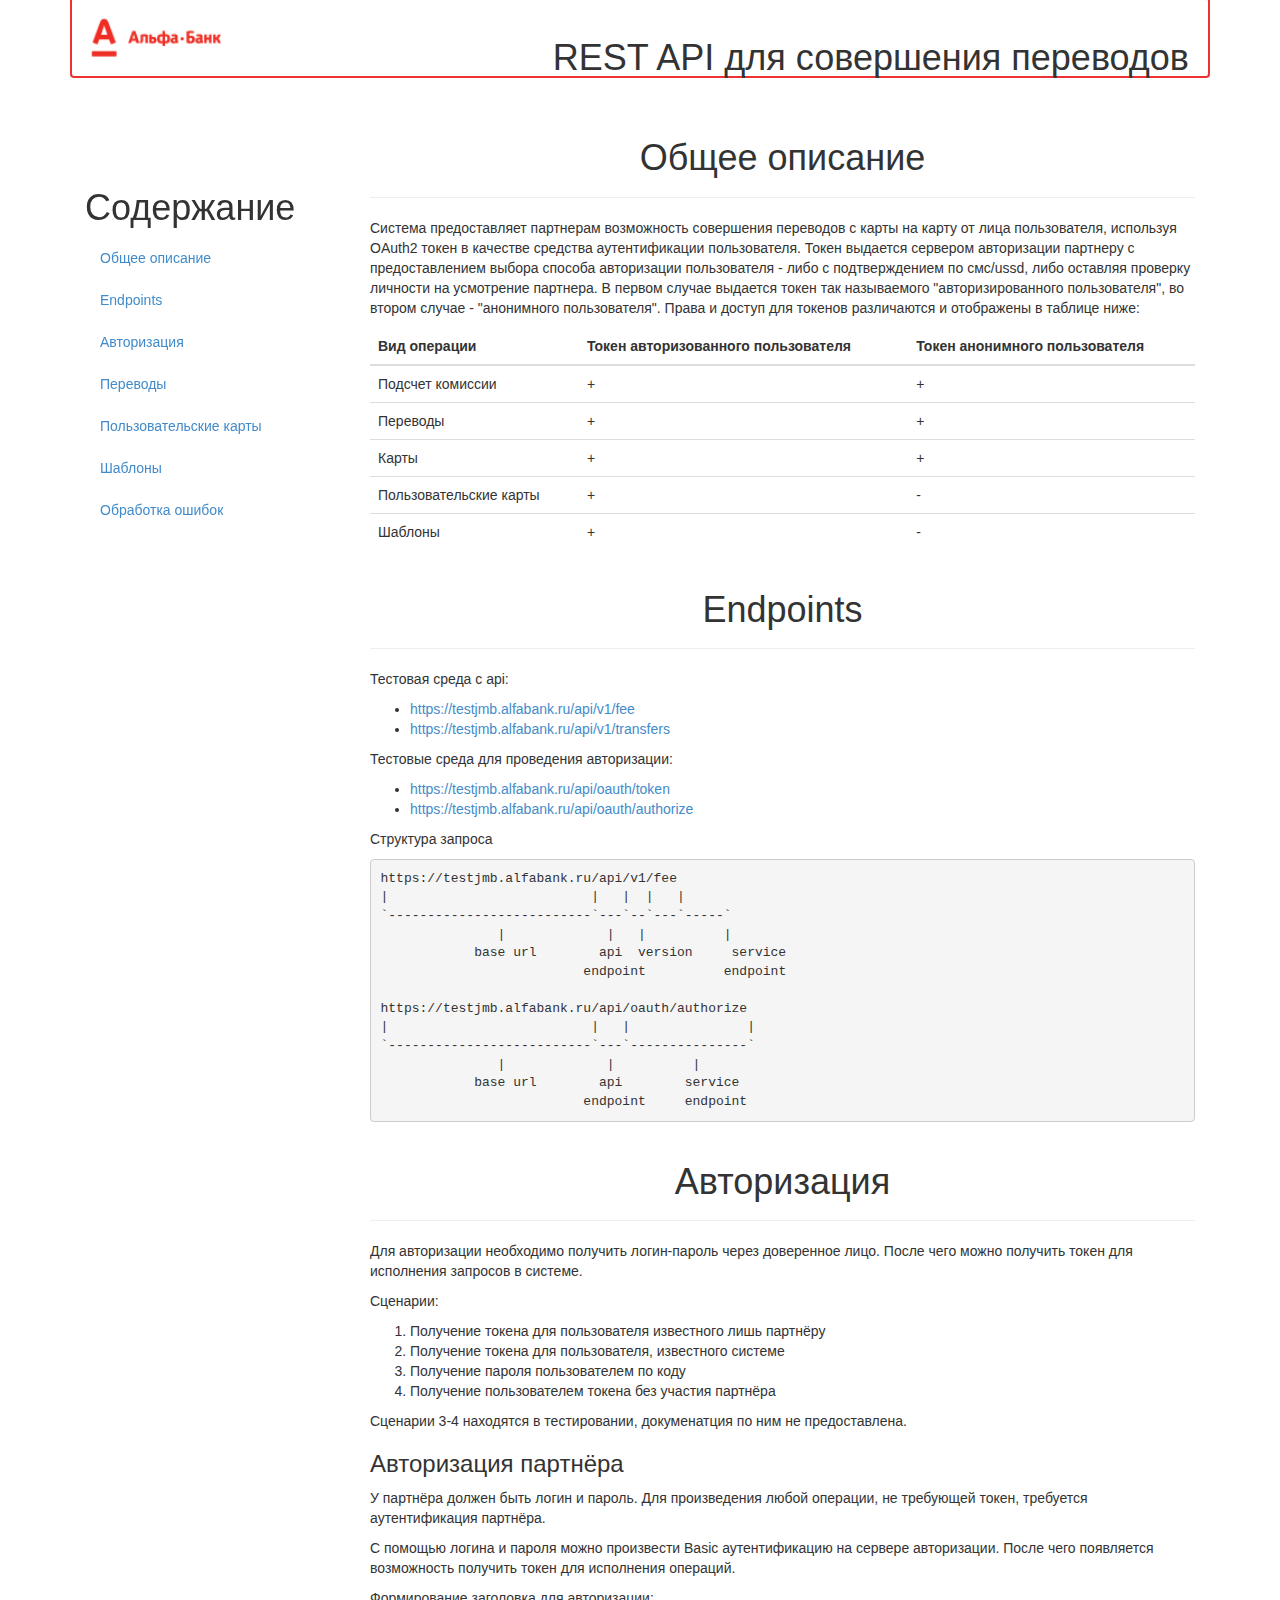
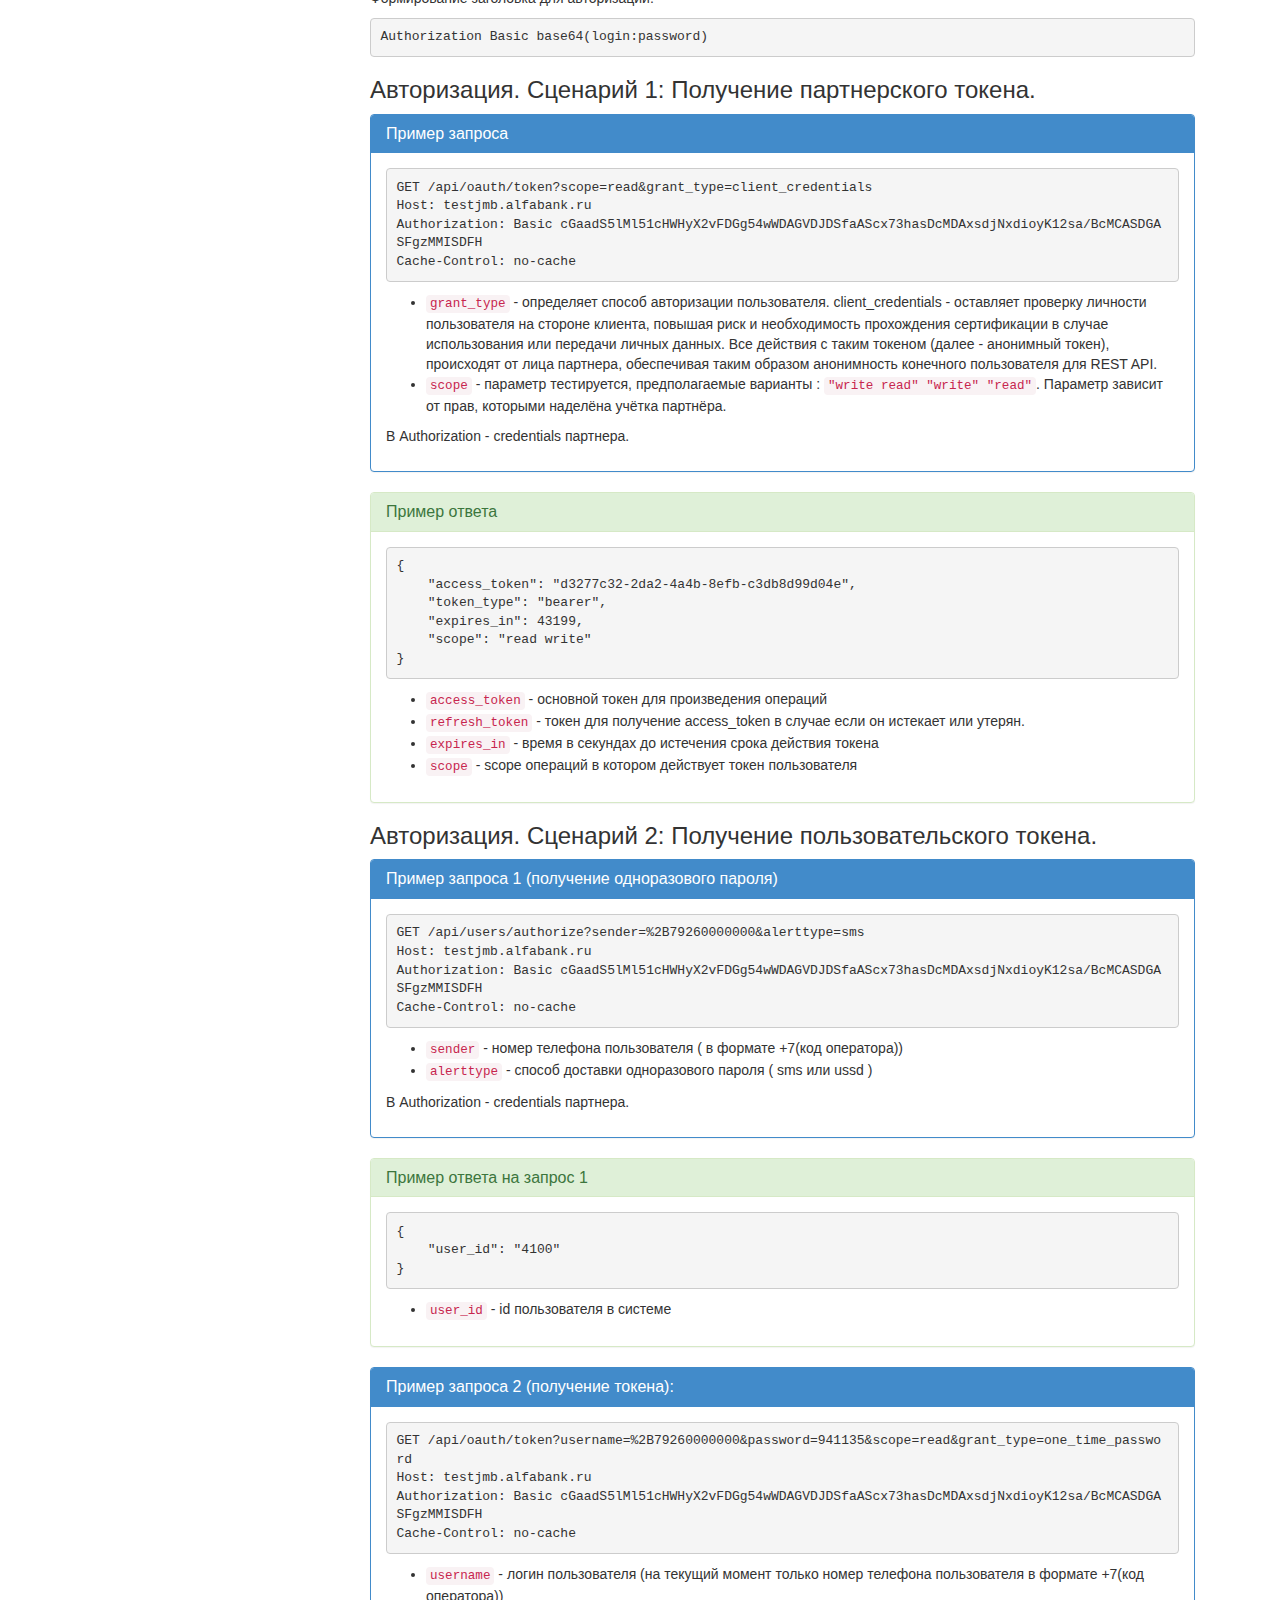
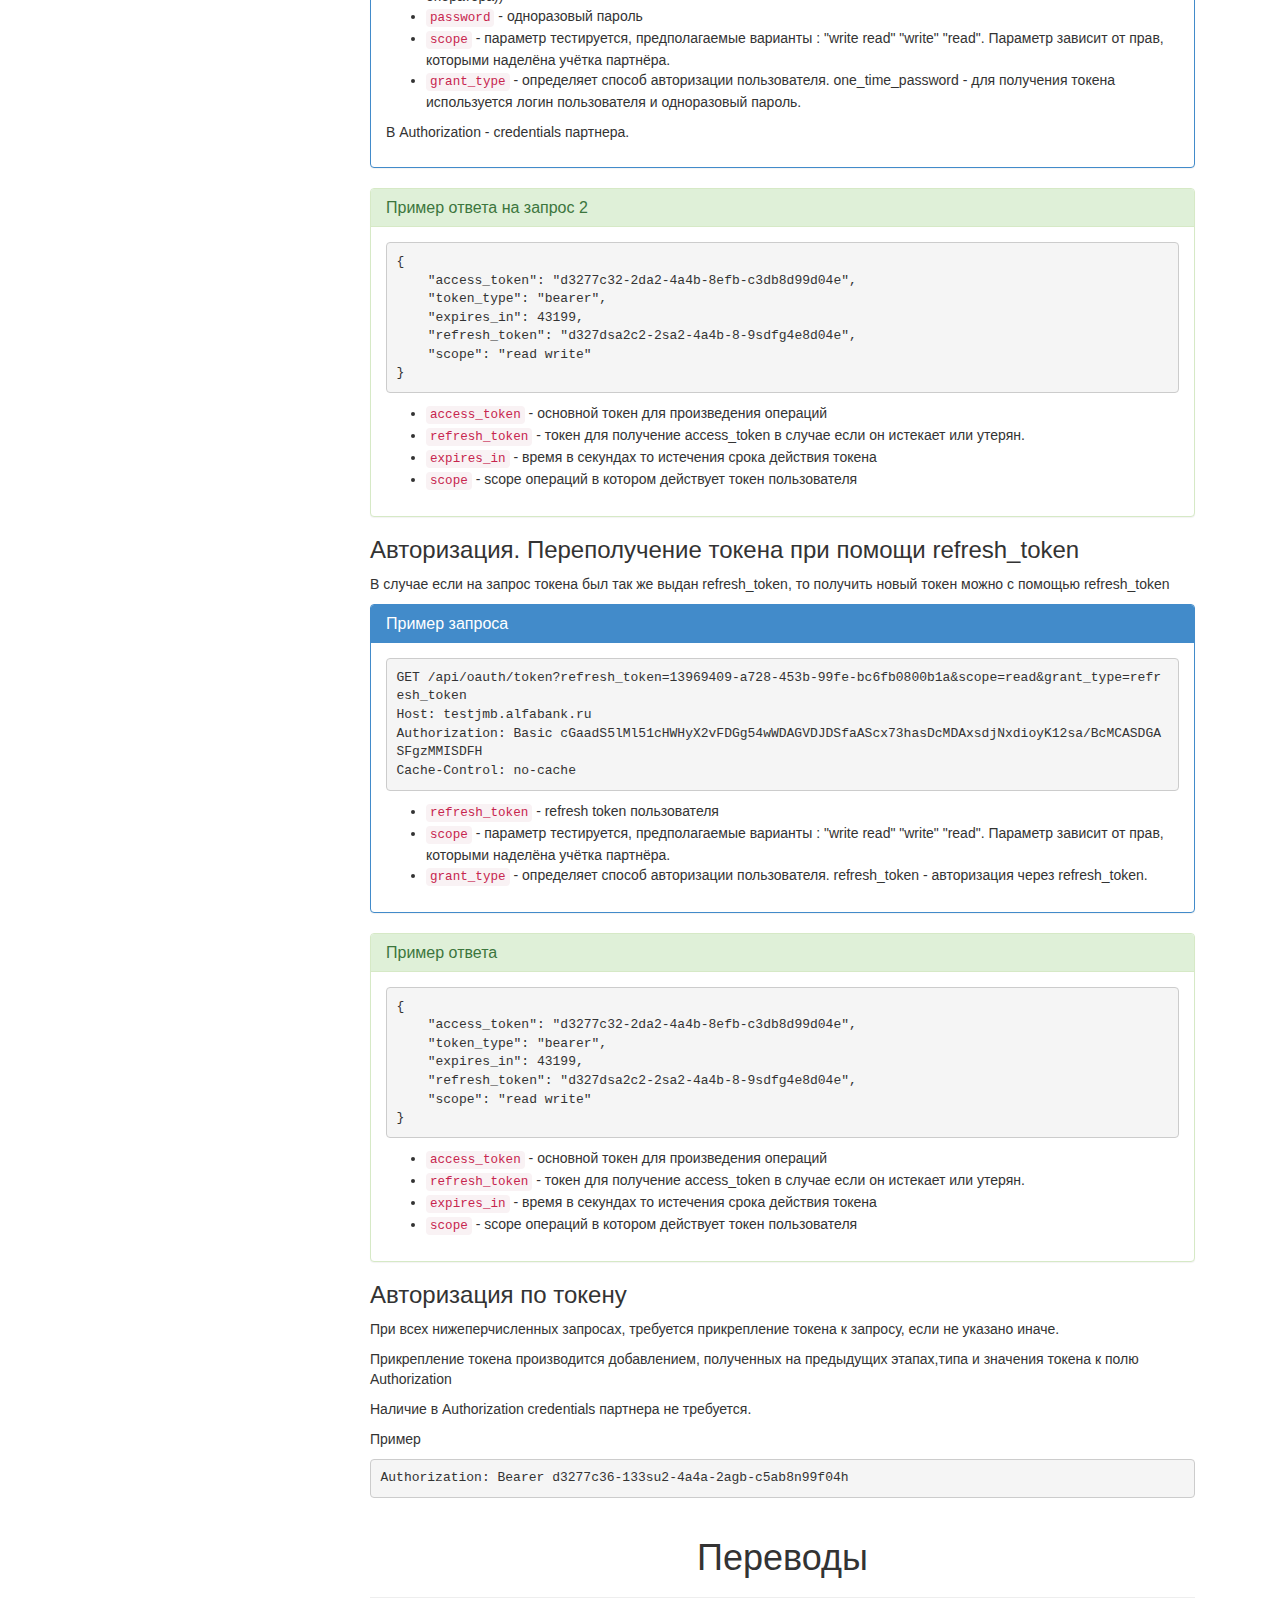
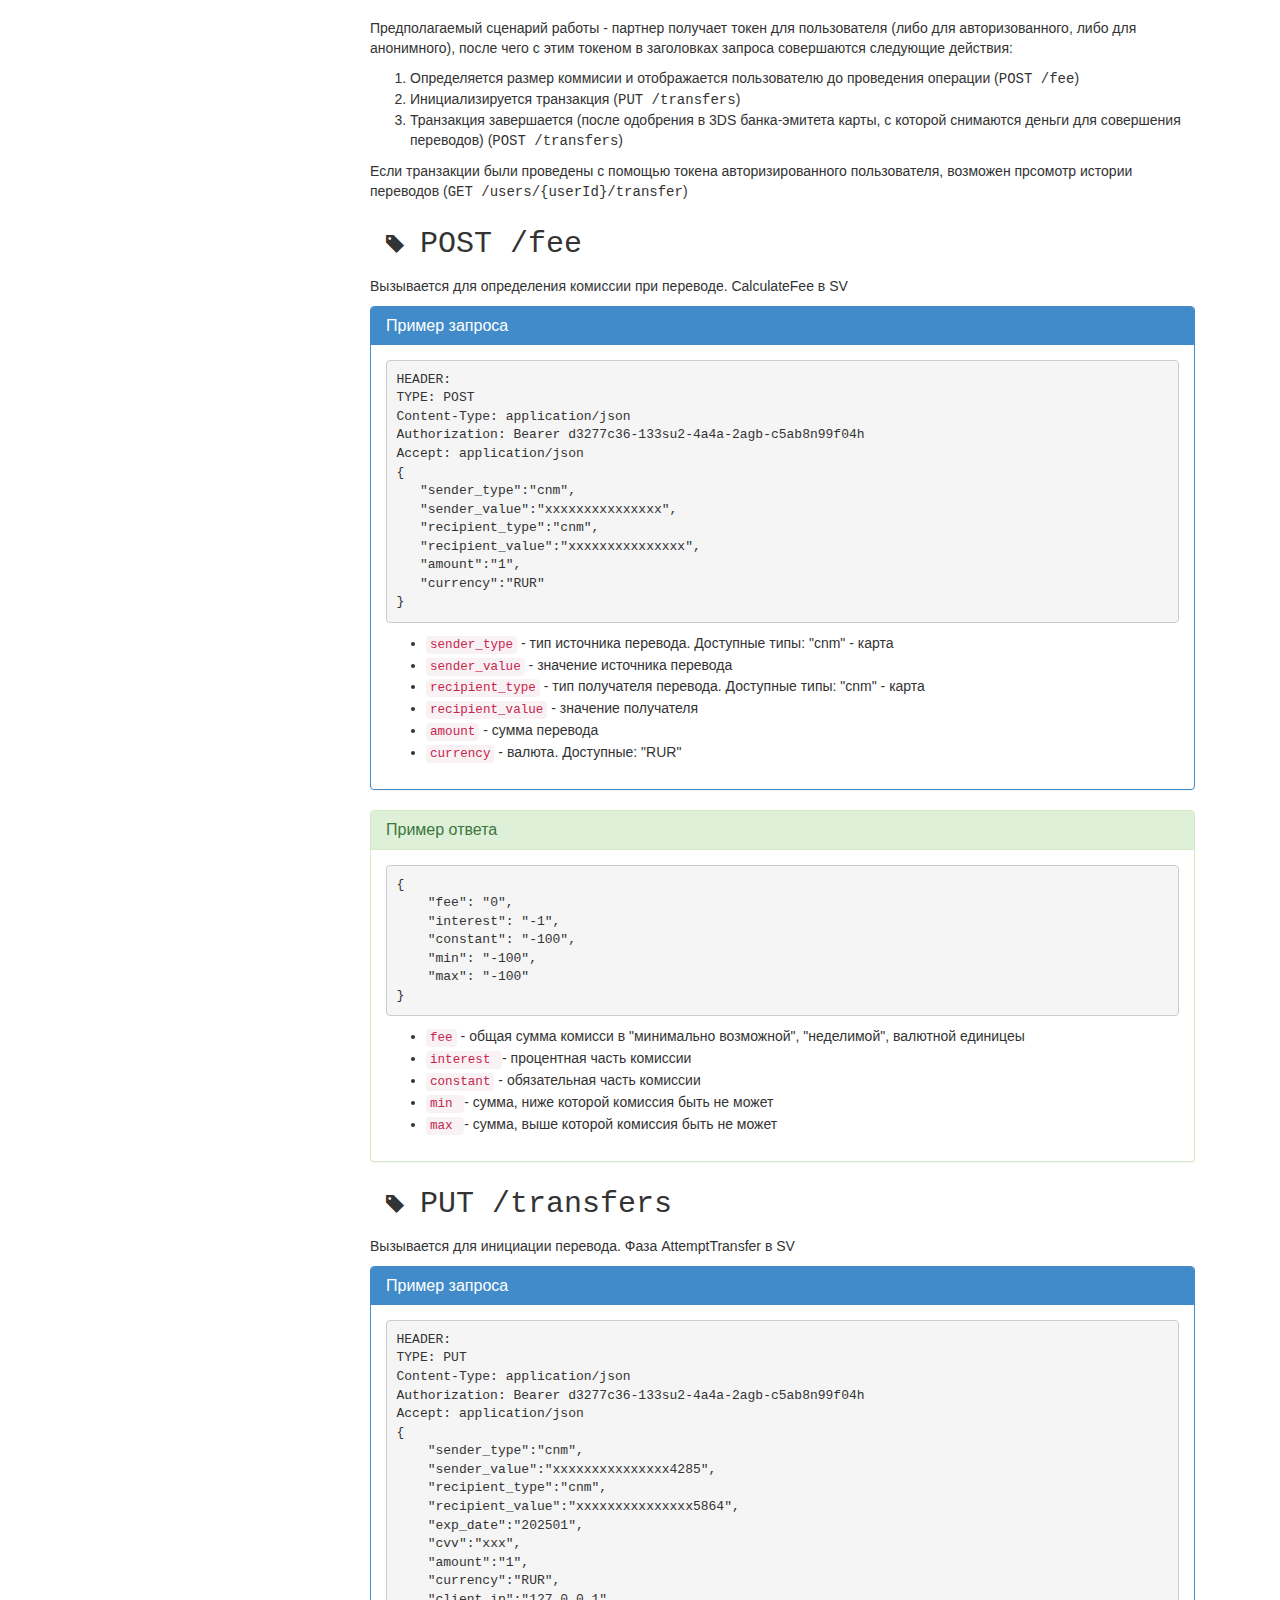
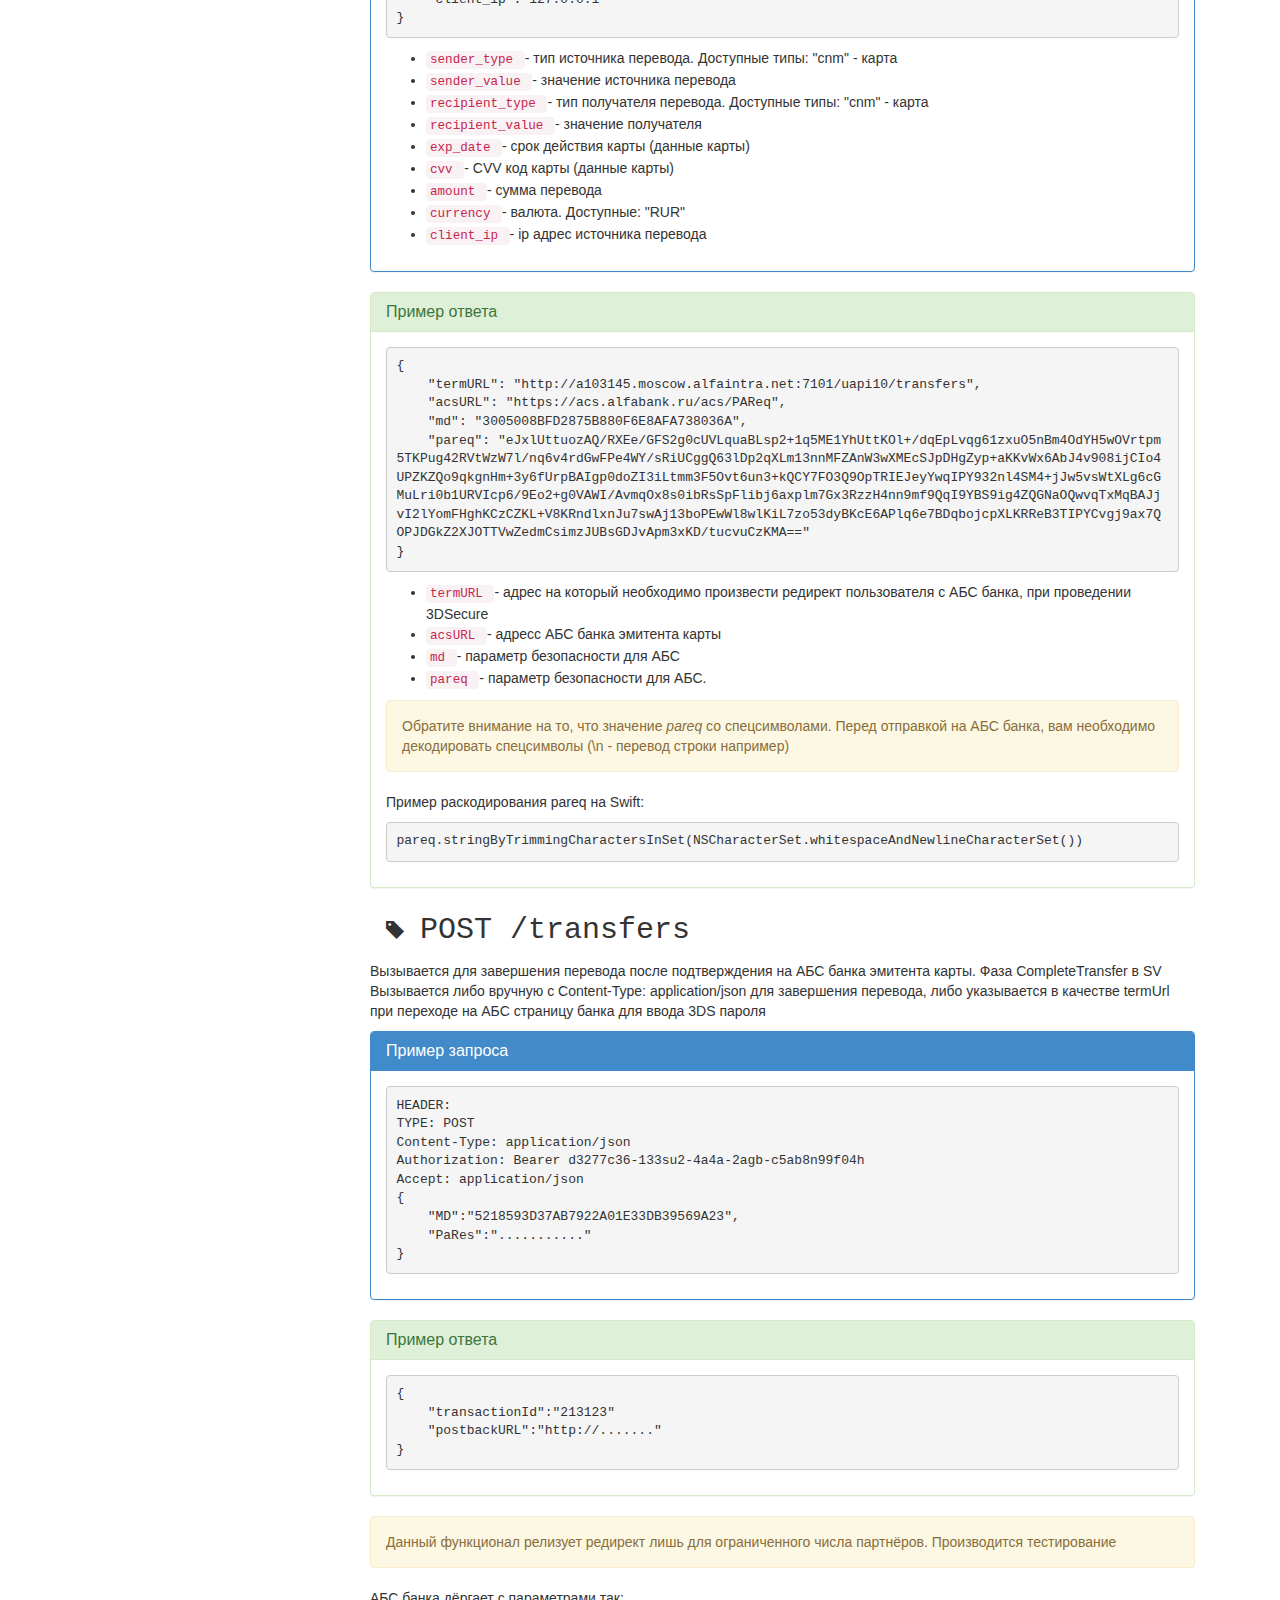
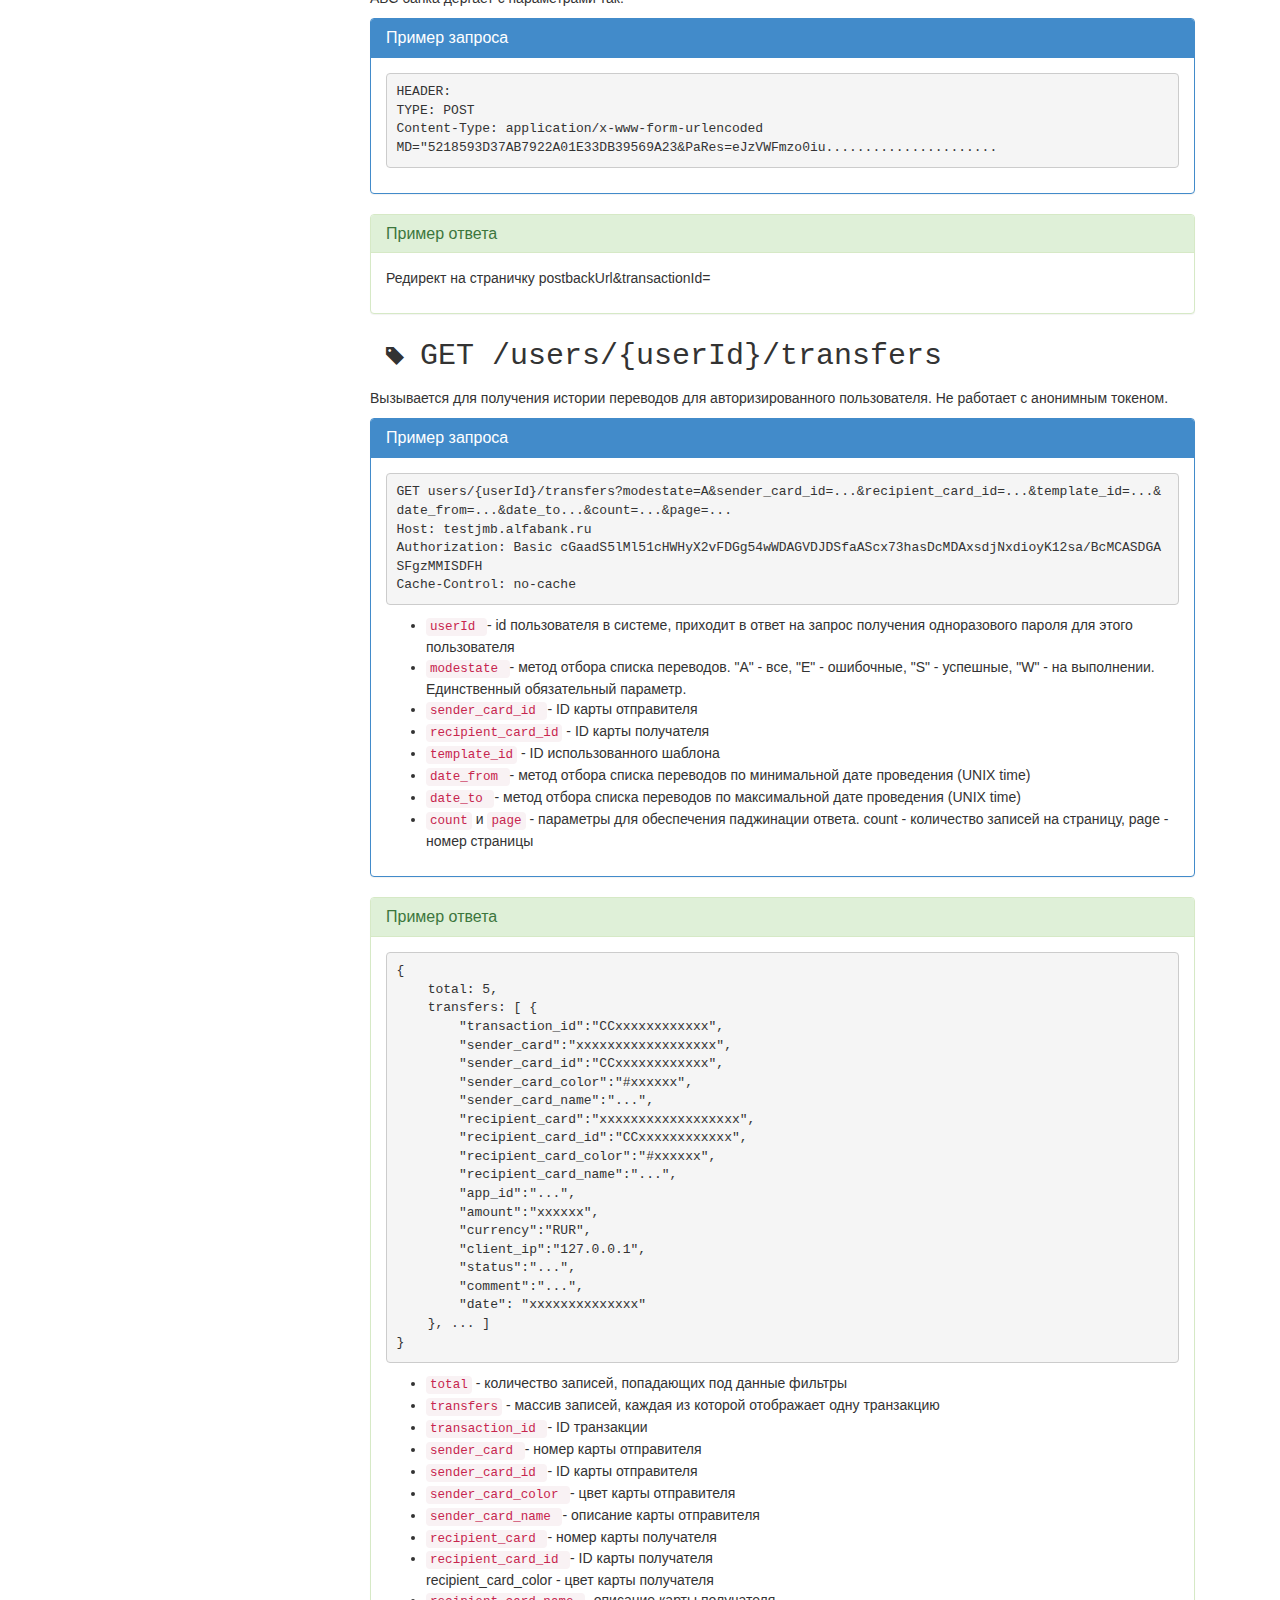
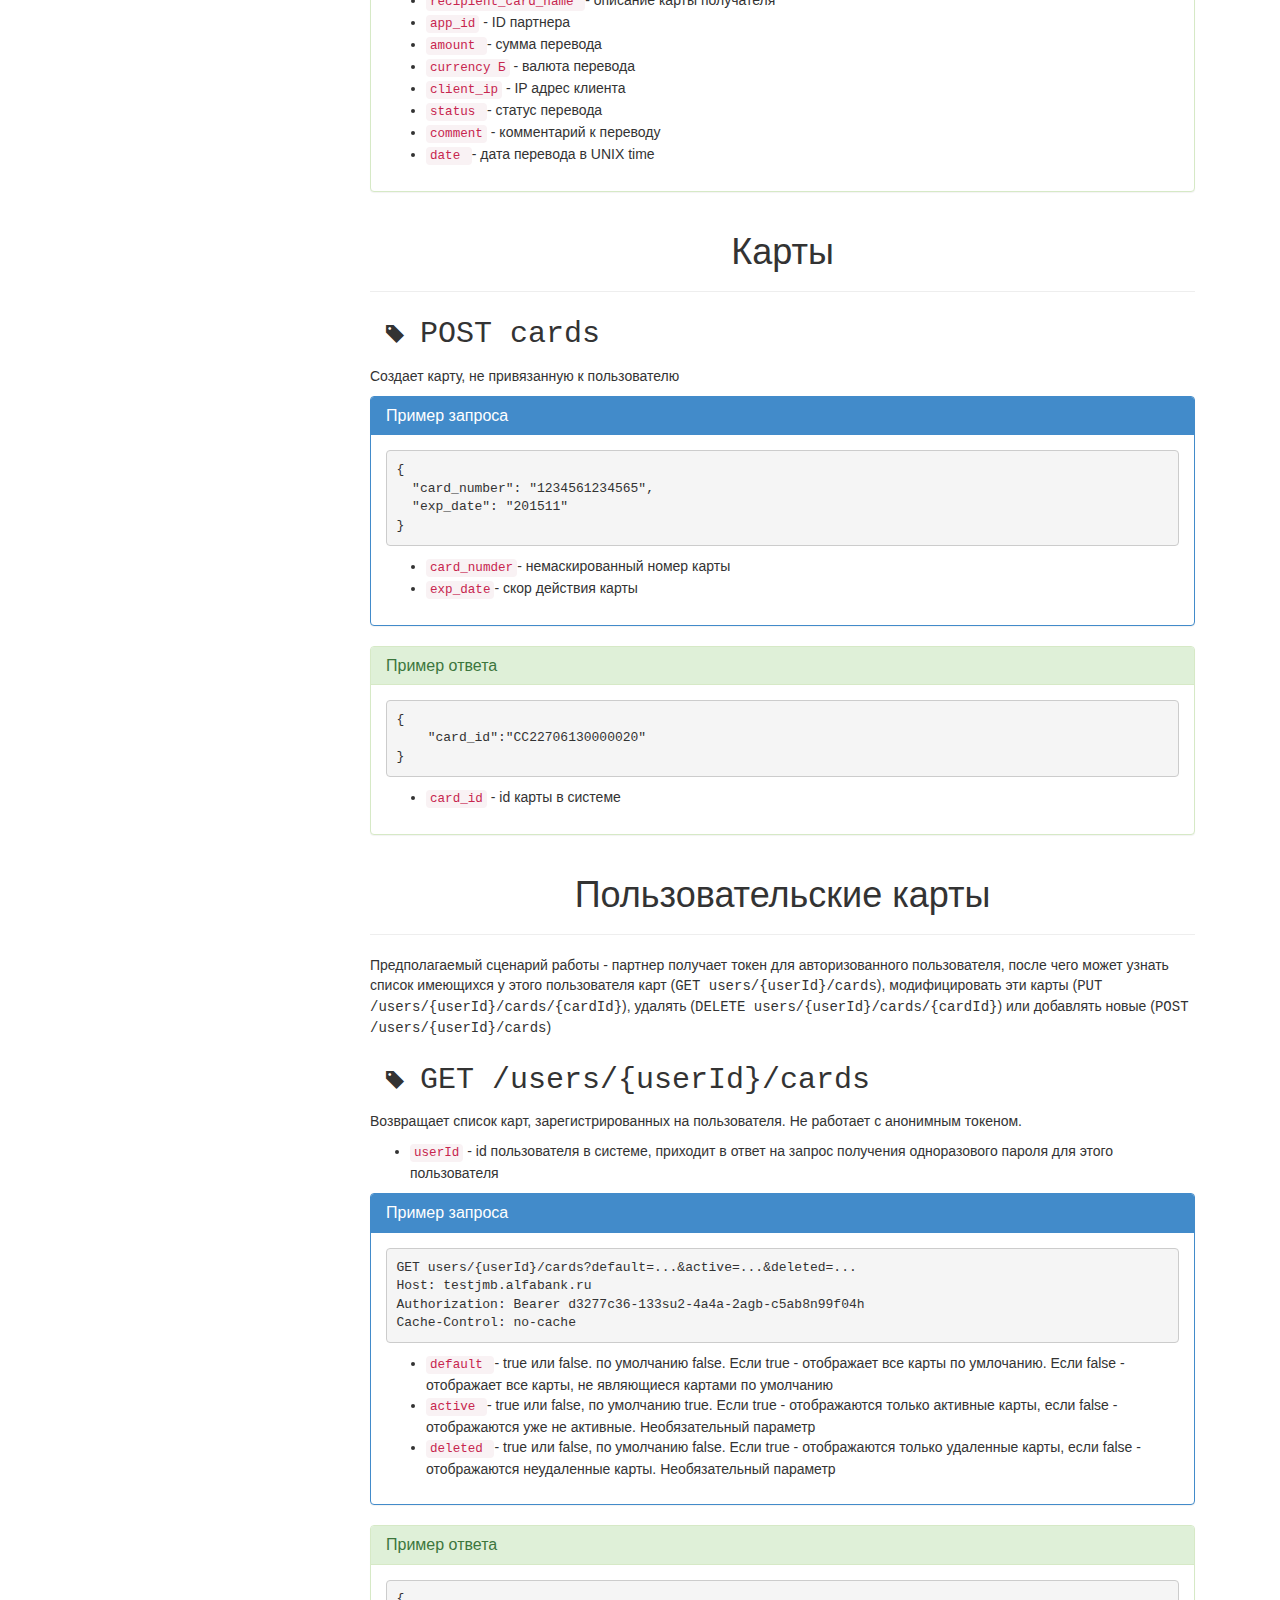
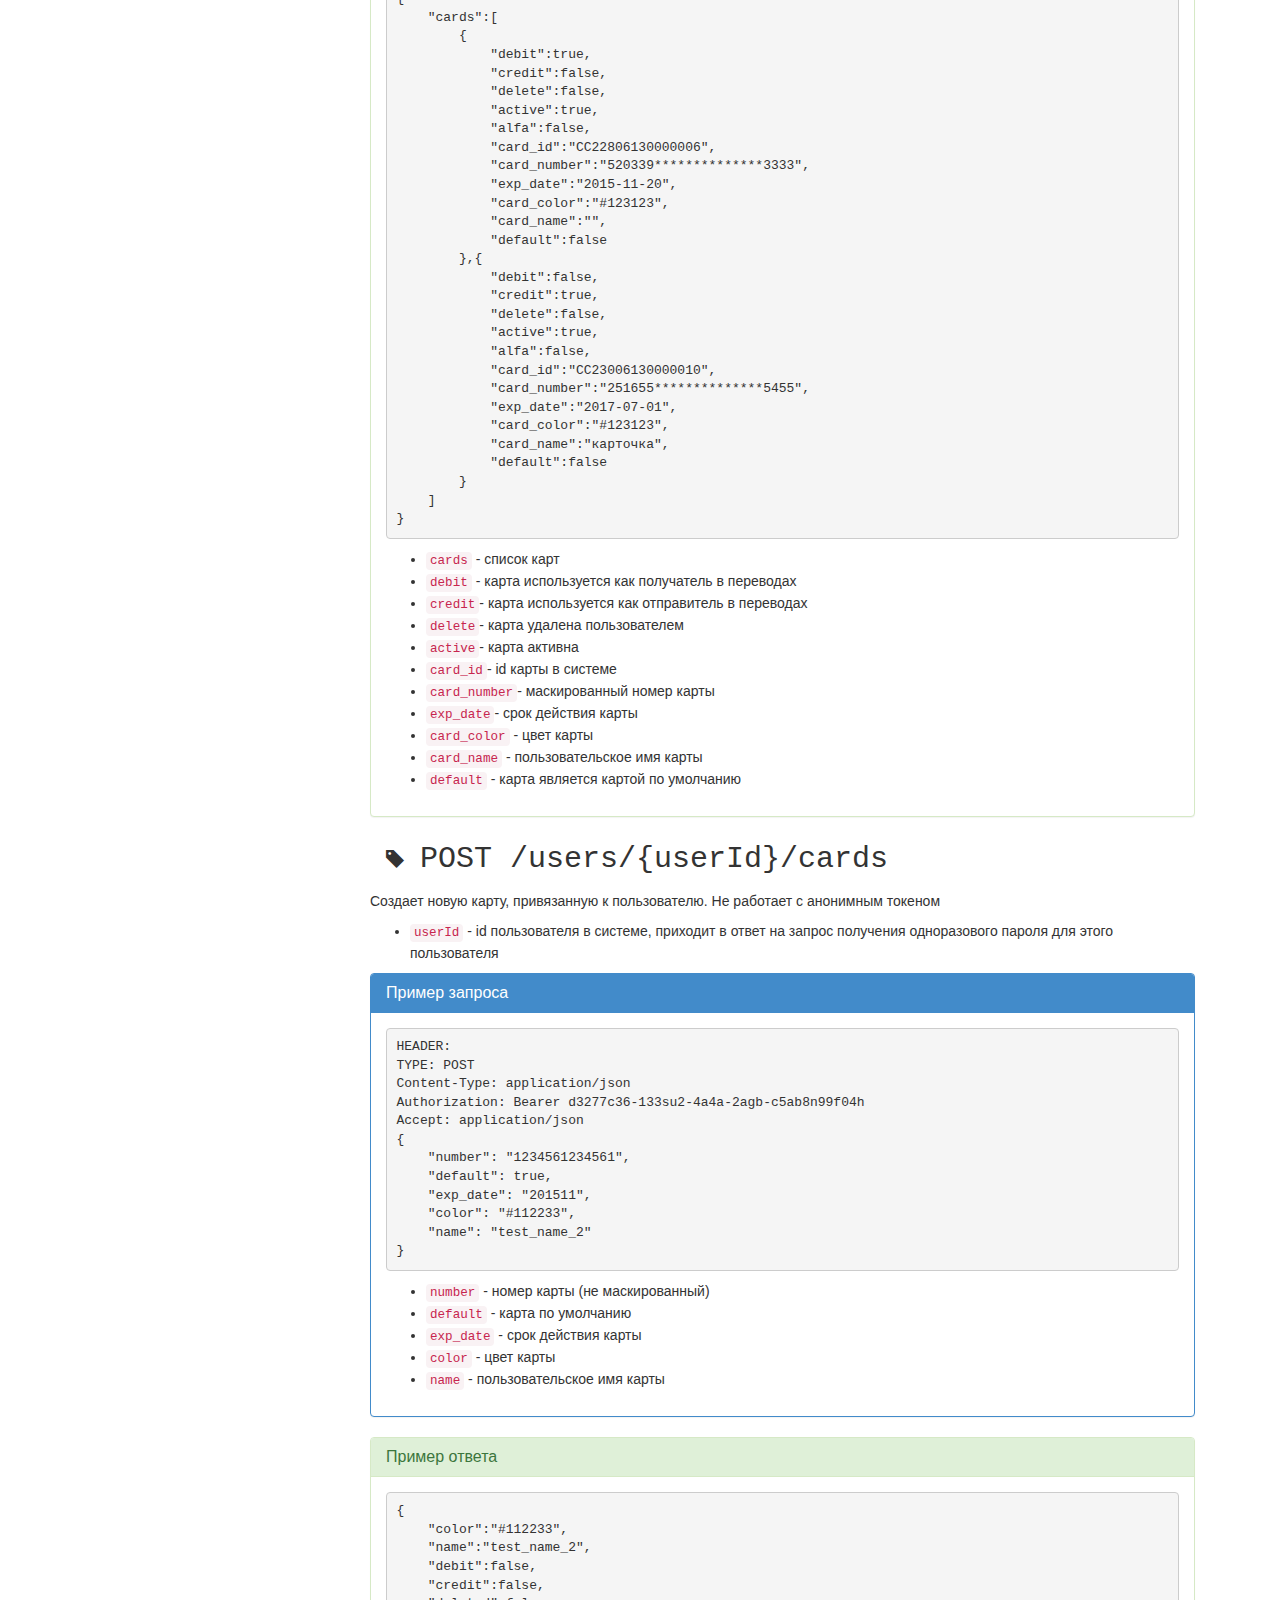
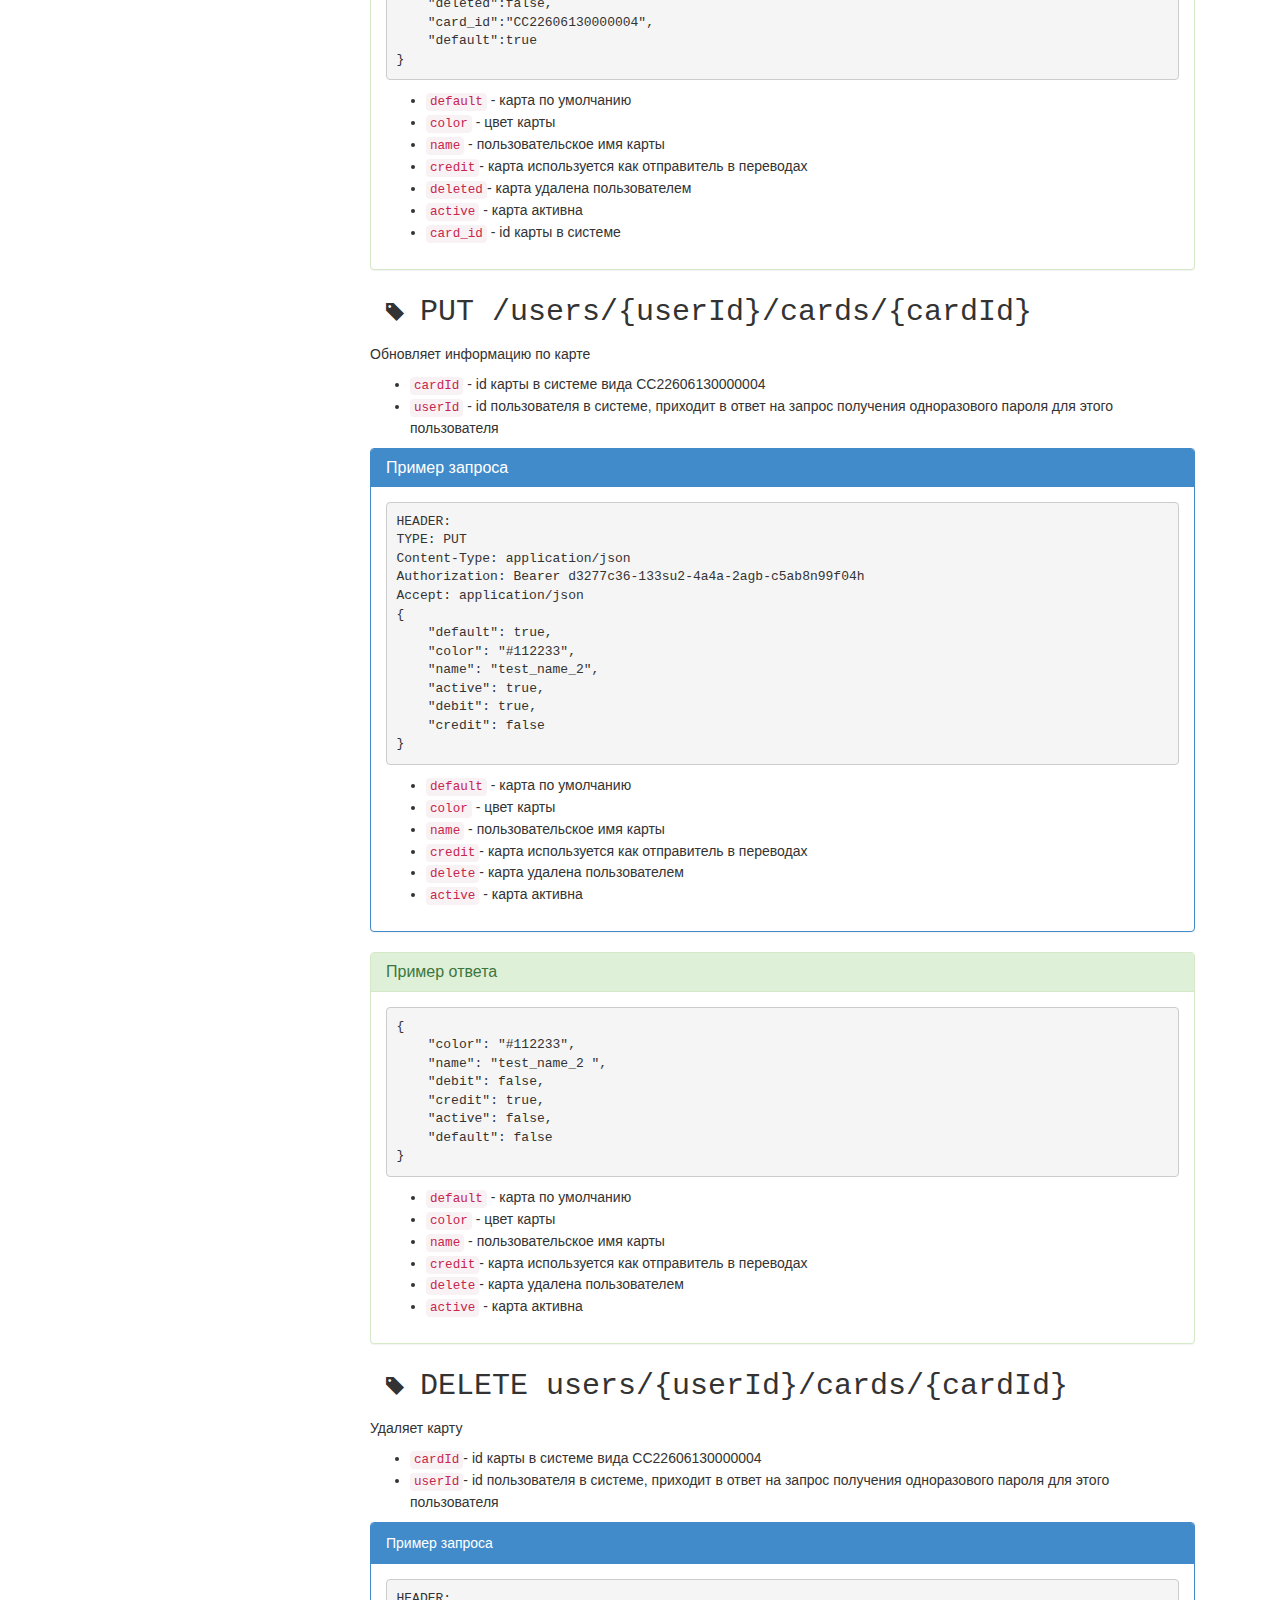
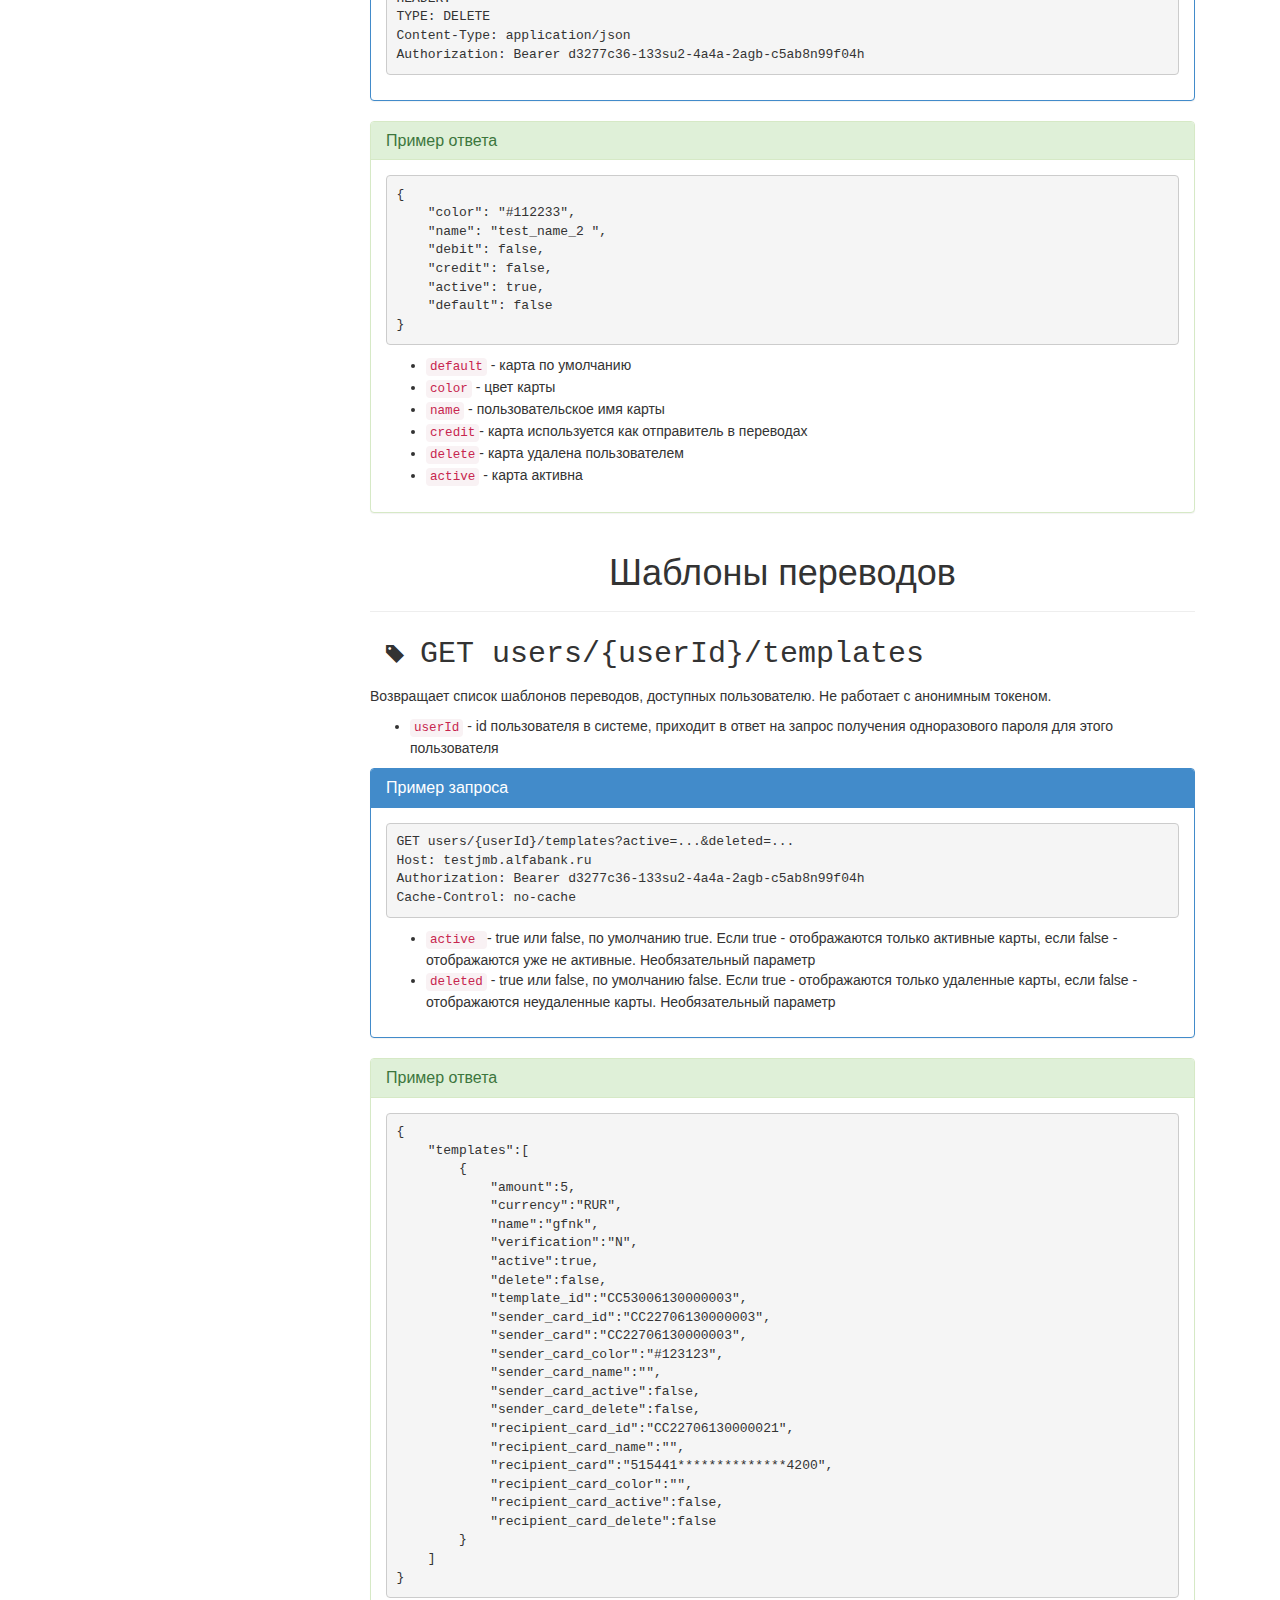
==== commit 18761cbd: "Платежи -> переводы" ====
--- a/index.html
+++ b/index.html
@@ -4,14 +4,14 @@
         <link rel="stylesheet" href="style.css" type="text/css"/>
         <script href="js/bootstrap.min.js" type="text/javascript"></script>
         <link rel="stylesheet" href="css/bootstrap.css" type="text/css" />
-        <title>REST API для проведения платежей</title>
+        <title>REST API для совершения переводов</title>
         <meta http-equiv="Content-Type" content="text/html; charset=utf-8"/>
     </head>
     <body>
         <div class="container">
             <div class="well">
                 <img src="img/index.png"/>
-                <h1 id="pageTitle">REST API для проведения платежей</h1>
+                <h1 id="pageTitle">REST API для совершения переводов</h1>
             </div>
             <div class="col-md-3 contents">
                 <div class="fixedContainer">
@@ -290,12 +290,12 @@
                         <ol>
                             <li>Определяется размер коммисии и отображается пользователю до проведения операции (<samp>POST /fee</samp>)</li>
                             <li>Инициализируется транзакция (<samp>PUT /transfers</samp>)</li>
-                            <li>Транзакция завершается (после одобрения в 3DS банка-эмитета карты, с которой снимаются деньги для проведения платежа) (<samp>POST /transfers</samp>)</li>
+                            <li>Транзакция завершается (после одобрения в 3DS банка-эмитета карты, с которой снимаются деньги для совершения переводов) (<samp>POST /transfers</samp>)</li>
                         </ol>
                         Если транзакции были проведены с помощью токена авторизированного пользователя, возможен прсомотр истории переводов (<samp>GET /users/{userId}/transfer</samp>)
                     </p>
                     <h2><span class="glyphicon glyphicon-tag btn-lg"></span><samp>POST /fee</samp></h2>
-                    <p>Вызывается для определения комиссии при платеже. CalculateFee в SV 
+                    <p>Вызывается для определения комиссии при переводе. CalculateFee в SV 
                         <div class="panel panel-primary">
                             <div class="panel-heading"><h3 class="panel-title">Пример запроса</h3></div>
                             <div class="panel-body">
@@ -342,7 +342,7 @@
                             </div>
                         </div>
                         <h2><span class="glyphicon glyphicon-tag btn-lg"></span><samp>PUT /transfers</samp></h2>
-                        <p>Вызывается для инициации платежа. Фаза AttemptTransfer в SV</p>
+                        <p>Вызывается для инициации перевода. Фаза AttemptTransfer в SV</p>
                         <div class="panel panel-primary">
                             <div class="panel-heading"><h3 class="panel-title">Пример запроса</h3></div>
                             <div class="panel-body">
@@ -398,7 +398,7 @@
                             </div>
                         </div>
                         <h2><span class="glyphicon glyphicon-tag btn-lg"></span><samp>POST /transfers</samp></h2>
-                        <p>Вызывается для завершения платежа после подтверждения на АБС банка эмитента карты. Фаза CompleteTransfer в SV Вызывается либо вручную с Content-Type: application/json для завершение платежа, либо указывается в качестве termUrl при переходе на АБС страницу банка для ввода 3DS пароля</p>
+                        <p>Вызывается для завершения перевода после подтверждения на АБС банка эмитента карты. Фаза CompleteTransfer в SV Вызывается либо вручную с Content-Type: application/json для завершения перевода, либо указывается в качестве termUrl при переходе на АБС страницу банка для ввода 3DS пароля</p>
                         <div class="panel panel-primary">
                             <div class="panel-heading"><h3 class="panel-title">Пример запроса</h3></div>
                             <div class="panel-body">
@@ -923,4 +923,4 @@
                 </div>
             </div>
     </body>
-</html>+</html>
